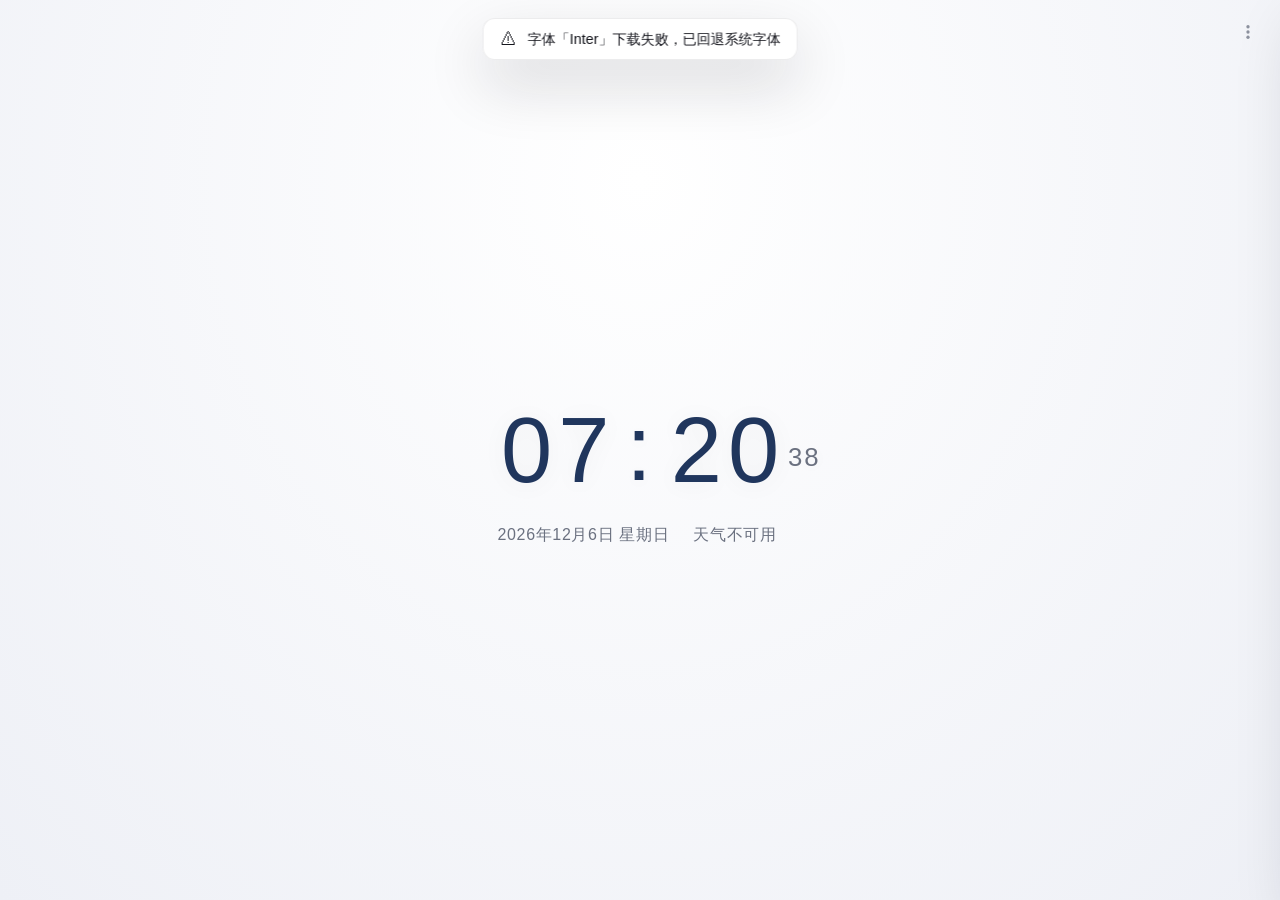
==== program/index.html @ b009b909 "feat: 同步至 program/ 结构的最新版本（含 2026-10-29 性能重构） - 页面本体移入 program/，保持仓库根目录提供跳转入口，线上地址不变 - 同步运行时性能重构：整秒对" ====
<!DOCTYPE html>
<html lang="zh-CN">
<head>
  <meta charset="UTF-8">
  <meta name="viewport" content="width=device-width, initial-scale=1.0, viewport-fit=cover">
  <meta name="apple-mobile-web-app-capable" content="yes">
  <meta name="mobile-web-app-capable" content="yes">
  <meta name="theme-color" content="#0f0f1a">
  <title>全屏时钟</title>

  <!-- 字体加载（由 js/fonts.js 统一管理：优先使用本地 IndexedDB 缓存，未命中才请求网络；
       网络失败自动回退到系统字体栈） -->
  <link rel="preconnect" href="https://fonts.googleapis.com">
  <link rel="preconnect" href="https://fonts.gstatic.com" crossorigin>

  <link rel="stylesheet" href="styles.css">
</head>
<body data-style="minimal" data-theme="light" data-theme-mode="auto">

  <main id="clock-app">

    <!-- ============ 模拟表盘（仅 analog 风格显示） ============ -->
    <div class="analog-container" id="analog-container">
      <svg class="analog-clock" id="analog-clock" viewBox="0 0 400 400" role="img" aria-label="模拟时钟">
        <!-- 主题色经 color 属性（var 兼容所有浏览器）+ currentColor 传入 SVG，
             规避部分浏览器在 SVG fill/stroke 中直接使用 var() 失效导致文字/刻度不可读 -->
        <circle cx="200" cy="200" r="192" class="clock-face-outer" style="color: var(--bg-color)"/>
        <circle cx="200" cy="200" r="182" class="clock-face-inner" style="color: var(--bg-color)"/>
        <g id="minute-ticks" style="color: var(--text-tertiary)"></g>
        <g id="hour-markers"></g>
        <g id="hour-numbers"></g>
        <!-- 表针（初始指向12点，由JS驱动旋转） -->
        <line x1="200" y1="224" x2="200" y2="118" class="hour-hand"   id="hour-hand"/>
        <line x1="200" y1="228" x2="200" y2="88"  class="minute-hand" id="minute-hand"/>
        <line x1="200" y1="238" x2="200" y2="66"  class="second-hand" id="second-hand" style="color: var(--accent-color)"/>
        <circle cx="200" cy="200" r="11" class="clock-center-outer" style="color: var(--bg-color)"/>
        <circle cx="200" cy="200" r="5"  class="clock-center-inner" style="color: var(--accent-color)"/>
      </svg>
    </div>

    <!-- ============ 数字时间（minimal / neon 主显示，analog 辅显示） ============ -->
    <div class="digital-container" id="digital-container">
      <div class="time-display" id="time-display">
        <span class="hours" id="hours"><span class="digit">0</span><span class="digit">0</span></span>
        <span class="colon" id="colon">:</span>
        <span class="minutes" id="minutes"><span class="digit">0</span><span class="digit">0</span></span>
        <!-- 秒数与 AM/PM 组成整体单元：AM/PM 置于秒数上方（12 小时制时显示） -->
        <span class="seconds-wrapper" id="seconds-wrapper">
          <span class="ampm" id="ampm" hidden></span>
          <span class="seconds" id="seconds"><span class="digit">0</span><span class="digit">0</span></span>
        </span>
      </div>
    </div>

    <!-- ============ 日期与天气信息条 ============ -->
    <div class="info-bar" id="info-bar">
      <span class="date-display" id="date-display">--</span>
      <span class="weather-display" id="weather-display">
        <span class="weather-text" id="weather-text">天气获取中…</span>
        <span class="weather-icon" id="weather-icon"></span>
      </span>
    </div>

  </main>

  <!-- ============ 设置按钮 ============ -->
  <button id="settings-btn" class="settings-btn" aria-label="打开设置" title="设置">
    <svg width="18" height="18" viewBox="0 0 24 24" fill="currentColor" aria-hidden="true">
      <circle cx="12" cy="5" r="2.2"/>
      <circle cx="12" cy="12" r="2.2"/>
      <circle cx="12" cy="19" r="2.2"/>
    </svg>
  </button>

  <!-- ============ 设置面板 ============ -->
  <div id="settings-overlay" class="settings-overlay" hidden></div>

  <aside id="settings-panel" class="settings-panel" aria-label="设置面板">
    <div class="settings-header">
      <h2>⚙ 设置</h2>
      <button id="close-settings" class="close-btn" aria-label="关闭设置">&times;</button>
    </div>

    <div class="settings-body">

      <!-- 风格选择 -->
      <section class="setting-group">
        <h3>时钟风格</h3>
        <select id="style-select" class="setting-select" aria-label="时钟风格">
          <option value="minimal">◧ 极简</option>
          <option value="neon">◈ 霓虹</option>
          <option value="analog">◔ 表盘</option>
        </select>
        <!-- 表盘尺寸缩放（仅 analog 风格下显示）：滑动条作为缩放系数，乘到 vh/vw 基础比例上 -->
        <label class="setting-label" id="analog-scale-row" hidden>
          <span class="label-text">表盘尺寸</span>
          <input type="range" id="analog-scale-slider" class="setting-slider" min="50" max="200" step="5" value="100">
        </label>
        <!-- 数字时间显示开关（仅 analog 风格下显示） -->
        <label class="toggle-row" id="analog-digital-toggle-row" hidden>
          <span class="toggle-text">显示数字时间</span>
          <input type="checkbox" id="analog-digital-toggle" class="toggle-switch" checked>
        </label>
        <!-- 日期/天气显示与字号：所有风格通用，始终显示（不受风格影响） -->
        <label class="toggle-row" id="show-date-row">
          <span class="toggle-text">显示日期</span>
          <input type="checkbox" id="show-date-toggle" class="toggle-switch" checked>
        </label>
        <label class="toggle-row">
          <span class="toggle-text">显示天气</span>
          <input type="checkbox" id="show-weather-toggle" class="toggle-switch" checked>
        </label>
        <label class="setting-label">
          <span class="label-text">日期天气字号</span>
          <input type="range" id="info-font-slider" class="setting-slider" min="10" max="28" step="1" value="16">
        </label>
      </section>

        <!-- 配色预设（js/palette.js 动态填充选项；颜色变量见 styles.css 末尾
             body[data-palette] 规则，浅/深模式自动联动） -->
        <section class="setting-group">
          <h3>配色预设</h3>
          <select id="palette-select" class="setting-select" aria-label="配色预设"></select>
        </section>

        <!-- 时间格式 -->
      <section class="setting-group">
        <h3>时间格式</h3>
        <div class="toggle-group" role="radiogroup" aria-label="时间格式">
          <button class="format-option" data-format="24" role="radio" aria-checked="true">24 小时制</button>
          <button class="format-option" data-format="12" role="radio" aria-checked="false">12 小时制</button>
        </div>
        <label class="toggle-row">
          <span class="toggle-text">显示秒数</span>
          <input type="checkbox" id="show-seconds-toggle" class="toggle-switch" checked>
        </label>
        <label class="toggle-row">
          <span class="toggle-text">显示 AM/PM</span>
          <input type="checkbox" id="show-ampm-toggle" class="toggle-switch" checked>
        </label>
        <p class="setting-hint">「显示 AM/PM」仅 12 小时制下生效；关闭秒数或 AM/PM 后时/分显示不受影响。</p>
      </section>

      <!-- 主题模式 -->
      <section class="setting-group">
        <h3>深色 / 浅色模式</h3>
        <div class="toggle-group" role="radiogroup" aria-label="主题模式">
          <button class="theme-option" data-mode="auto" role="radio" aria-checked="true">🌗 自动</button>
          <button class="theme-option" data-mode="light" role="radio" aria-checked="false">☀ 浅色</button>
          <button class="theme-option" data-mode="dark" role="radio" aria-checked="false">🌙 深色</button>
        </div>
        <p class="setting-hint" id="auto-theme-hint">自动模式：6:00 – 18:00 浅色，其余时间深色</p>
      </section>

      <!-- 字体设置（按风格独立） -->
      <section class="setting-group" id="font-settings">
        <h3>字体设置 <span class="current-style-label" id="current-style-label"></span></h3>
        <label class="setting-label">
          <span class="label-text">字体</span>
          <select id="font-family-select" class="setting-select"></select>
        </label>
        <label class="setting-label">
          <span class="label-text">字号</span>
          <input type="range" id="font-size-slider" class="setting-slider" min="24" max="160" step="2" value="80">
        </label>
        <label class="setting-label">
          <span class="label-text">字重</span>
          <input type="range" id="font-weight-slider" class="setting-slider" min="100" max="900" step="100" value="400">
        </label>
        <label class="setting-label">
          <span class="label-text">数字间距</span>
          <input type="range" id="digit-gap-slider" class="setting-slider" min="-0.6" max="0.8" step="0.05" value="0">
        </label>
        <button id="clear-font-cache-btn" class="action-btn">🗑 清空字体缓存</button>
        <p class="setting-hint" id="font-cache-hint">缓存可加速字体加载，无需联网即可使用。如遇字体显示异常可清空后重新加载。</p>
      </section>

      <!-- 时间同步（网络校准） -->
      <section class="setting-group">
        <h3>时间同步</h3>
        <label class="toggle-row">
          <span class="toggle-text">自动校准网络时间</span>
          <input type="checkbox" id="auto-sync-toggle" class="toggle-switch" checked>
        </label>
        <p class="sync-status" id="sync-status">正在校准…</p>
        <button id="resync-btn" class="action-btn">↻ 立即校准</button>
        <p class="setting-hint">开启后自动从网络时间源校准（对齐 time.is 等网络时钟）；关闭则始终使用本地系统时间。</p>
      </section>

      <!-- 天气 -->
      <section class="setting-group">
        <h3>天气</h3>
        <label class="setting-label">
          <span class="label-text">数据源</span>
          <select id="weather-source-select" class="setting-select" aria-label="天气数据源">
            <option value="auto">自动（多源回退）</option>
            <option value="amap">高德（中国区实况，需 API Key）</option>
            <option value="ecmwf">ECMWF（Open-Meteo 模型）</option>
            <option value="gfs">GFS（Open-Meteo 模型）</option>
            <option value="cma">CMA 中国气象局（可能不稳定）</option>
            <option value="wttr">wttr.in（无需 Key）</option>
          </select>
        </label>
        <p class="setting-hint">自动模式按 高德 → ECMWF → GFS → wttr.in 顺序回退，直到成功；指定单一数据源时只使用该源。</p>
        <p class="setting-hint" id="cma-warning" hidden>⚠ CMA 数据源（中国气象局 GRAPES 全球模型）可能因服务超负荷而不稳定，如遇异常请切换其他数据源。</p>
        <label class="setting-label">
          <span class="label-text">高德 API Key（可选）</span>
          <input type="password" id="amap-key" class="setting-input" placeholder="粘贴高德 Web 服务 Key" autocomplete="off" spellcheck="false">
        </label>
        <p class="setting-hint" id="amap-key-hint">选择「高德」数据源时必须填写此 Key；Key 仅保存在本机浏览器。</p>
        <p class="weather-status" id="weather-status">尚未获取天气数据</p>
        <button id="refresh-weather" class="action-btn">↻ 刷新天气</button>
      </section>

      <!-- 显示 -->
      <section class="setting-group">
        <h3>显示</h3>
        <div class="zoom-control">
          <span class="label-text">全局缩放 <span class="slider-value" id="zoom-value">100%</span></span>
          <div class="zoom-buttons">
            <button id="zoom-out-btn" class="zoom-btn" aria-label="缩小" title="缩小">−</button>
            <button id="zoom-in-btn" class="zoom-btn" aria-label="放大" title="放大">＋</button>
          </div>
        </div>
        <button id="fullscreen-btn" class="action-btn">⛶ 切换全屏</button>
      </section>

    </div>

  </aside>

  <!-- 字体加载状态提示（js/fontToast.js 驱动：加载中 / 完成 / 失败 / 手动刷新） -->
  <div id="font-toast" class="font-toast" role="status" aria-live="polite" hidden>
    <span id="font-toast-icon" class="font-toast-icon"></span>
    <span id="font-toast-text" class="font-toast-text"></span>
    <button id="font-toast-refresh" class="font-toast-refresh" hidden>⟳ 手动刷新</button>
  </div>

  <!-- 模块化脚本：经典脚本 + 全局命名空间（window.ClockXxx），无需本地服务器/Node，
       双击 HTML（file:// 协议）即可运行。加载顺序即依赖顺序（defer 保证按文档序执行）：
       utils → config → dom → state → timeSync → theme → clock → analogClock →
       fonts → fontToast → style → weather → settings → main -->
  <script src="js/utils.js" defer></script>
  <script src="js/config.js" defer></script>
  <script src="js/dom.js" defer></script>
  <script src="js/state.js" defer></script>
  <script src="js/timeSync.js" defer></script>
  <script src="js/theme.js" defer></script>
  <script src="js/clock.js" defer></script>
  <script src="js/analogClock.js" defer></script>
  <script src="js/fonts.js" defer></script>
  <script src="js/fontToast.js" defer></script>
  <script src="js/style.js" defer></script>
  <script src="js/palette.js" defer></script>
  <script src="js/weather.js" defer></script>
  <script src="js/settings.js" defer></script>
  <script src="js/main.js" defer></script>
</body>
</html>
---- program/styles.css ----
/* ==========================================================================
   Fullscreen Web Clock - styles.css
   ========================================================================== */

/* ---------- 1. Reset & Base ---------- */
*,
*::before,
*::after {
  margin: 0;
  padding: 0;
  box-sizing: border-box;
}

html,
body {
  height: 100%;
  width: 100%;
  overflow: hidden;
  font-family: 'Inter', 'PingFang SC', 'Microsoft YaHei', sans-serif;
  -webkit-font-smoothing: antialiased;
  -moz-osx-font-smoothing: grayscale;
  user-select: none;
  -webkit-tap-highlight-color: transparent;
}

body {
  /* 原生控件（下拉列表弹出层、滚动条等）默认按浅色渲染，深色模式在下方覆盖 */
  color-scheme: light;
  /* 主题变量（浅色为默认值，深色在下方覆盖） */
  --bg-color: #f2f3f7;
  --bg-gradient: radial-gradient(ellipse at 50% 20%, #ffffff 0%, #eef0f6 100%);
  --text-color: #14151c;
  --text-secondary: #6b7180;
  --text-tertiary: #9aa0ae;
  --accent-color: #3b82f6;
  --accent-rgb: 59, 130, 246;
  /* 时间数字主色：以主色为倾向的文字色（accent 30% + text 70%），
     使数字在浅/深模式、各配色预设下都带明显而协调的色彩倾向；
     color-mix 引用变量时在 .time-display 使用点求值，故自动跟随
     neon 风格 / 配色预设覆盖后的 --accent-color / --text-color；
     不支持 color-mix 的旧浏览器忽略该声明 → 回退 var(--text-color) */
  --digit-color: color-mix(in srgb, var(--accent-color) 30%, var(--text-color));
  --panel-bg: rgba(255, 255, 255, 0.92);
  --panel-border: rgba(20, 21, 28, 0.08);
  --panel-shadow: 0 24px 60px rgba(20, 21, 28, 0.16);
  --control-bg: #eceef4;
  --control-hover: #e0e4ee;
  --control-active: #d4d9e6;
  --divider: rgba(20, 21, 28, 0.08);
  --neon-glow: rgba(59, 130, 246, 0.35);

  background: var(--bg-gradient);
  background-color: var(--bg-color);
  color: var(--text-color);
  transition: background-color 0.6s ease, color 0.6s ease;
}

body[data-theme="dark"] {
  /* 深色模式下原生控件按深色渲染，避免浅色系统列表 + 亮字看不清 */
  color-scheme: dark;
  --bg-color: #0d0e16;
  --bg-gradient: radial-gradient(ellipse at 50% 20%, #16182a 0%, #0a0b12 100%);
  --text-color: #e8eaf2;
  --text-secondary: #a8adbd;
  --text-tertiary: #63697c;
  --accent-color: #6aa6ff;
  --accent-rgb: 106, 166, 255;
  --panel-bg: rgba(26, 28, 44, 0.92);
  --panel-border: rgba(255, 255, 255, 0.08);
  --panel-shadow: 0 24px 60px rgba(0, 0, 0, 0.5);
  --control-bg: #22243a;
  --control-hover: #2b2e4a;
  --control-active: #343860;
  --divider: rgba(255, 255, 255, 0.08);
  --neon-glow: rgba(106, 166, 255, 0.45);
}

/* ---------- 2. 主布局 ---------- */

#clock-app {
  position: fixed;
  inset: 0;
  display: flex;
  flex-direction: column;
  align-items: center;
  justify-content: center;
  --clock-gap: clamp(12px, 3vh, 36px);
  gap: var(--clock-gap);
  padding: max(16px, env(safe-area-inset-top)) max(16px, env(safe-area-inset-right))
           max(16px, env(safe-area-inset-bottom)) max(16px, env(safe-area-inset-left));
  /* 关键元素不溢出 */
  min-width: 0;
  min-height: 0;
}

/* ---------- 3. 数字时间 ---------- */

.digital-container {
  /* 数字时间作为主视觉：绝对定位铺满屏幕并居中 → 严格对齐 X/Y 轴中心 */
  position: absolute;
  inset: 0;
  display: flex;
  align-items: center;
  justify-content: center;
  width: 100%;
  min-height: 0;
}

.time-display {
  /* 由 JS 动态设置 --clock-font 与 --clock-font-size；
     min() 视口约束保证任何字号下都不溢出 */
  font-family: var(--clock-font, 'Inter', sans-serif);
  font-size: min(var(--clock-font-size, 96px), calc(20vw / var(--zoom-factor, 1)), calc(28vh / var(--zoom-factor, 1)));
  font-weight: var(--clock-font-weight, 200);
  line-height: 1.05;
  letter-spacing: 0.02em;
  white-space: nowrap;
  /* 时间数字颜色：带主色倾向的强调色（由 body --digit-color 提供，
     自动跟随浅/深模式与配色预设；不支持 color-mix 时回退 text-color）。
     冒号继承同色，与数字协调；秒数/AM/PM 由各自规则设为次要色 */
  color: var(--digit-color, var(--text-color));
  /* 锚点布局：容器铺满数字区全宽，子元素全部绝对定位，左右两侧均以
     50%（视口中线）为基准向两侧展开 —— 以冒号为基准锚定时/分/秒，
     右侧内容（秒数、AM/PM）宽度变化不再影响左侧时/分的位置 */
  position: relative;
  display: block;
  width: 100%;
  box-sizing: border-box;
  /* 上下对称 padding 撑起容器高度（恰好一行行高 1.05em），数字行垂直
     居中于容器 → top:50% 即数字行中心（与冒号 Y 轴基准一致） */
  padding-top: 0.525em;
  padding-bottom: 0.525em;
  /* 秒数单元参数（本容器为主字号上下文，所有定位 calc 的 em 均相对主字号）：
     --seconds-scale 秒数字号相对主字号比例（数字，供 margin-top 乘法）；
     --seconds-font-size 秒数字号（长度，供 font-size 直接使用 —— 注意
       font-size 不接受无单位数字值，var() 替换纯数字会被浏览器丢弃）；
     --seconds-shift 秒数相对自身字号的下移量。
     缩放职责由 .seconds 承担（.seconds-wrapper 保持主字号，保证 left/margin-top
     中的 em 单位正确），analog / 横屏矮屏只需覆盖这三个变量 */
  --seconds-scale: 0.28;
  --seconds-font-size: 0.28em;
  --seconds-shift: 0.28em;
}

.time-display .hours,
.time-display .minutes {
  font-variant-numeric: tabular-nums;
}

/* 冒号：绝对定位于 time-display 的水平/垂直中点。
   - X 轴：.digital-container 已将 time-display 整体水平居中（左缘到视口中线
     距离 = 右缘到视口中线距离），left:50% 即视口水平中点 → 无论小时位数、
     秒数、AM/PM 是否存在、字号多大，冒号中心始终严格对齐屏幕 X 轴中点；
   - Y 轴：top:50% 以实际显示区域（time-display 内容盒 = 数字行盒高度）为
     基准自适应居中，任意屏幕尺寸/分辨率下位置恒定。
   translateY(-52%) 为光学微调（冒号字形视觉中心通常略低于数字字形中心）。 */
.time-display .colon {
  position: absolute;
  left: 50%;
  top: 50%;
  transform: translate(-50%, -52%);
  margin: 0;
  /* 最上层（安全网）：时/分数字锚定在 --clock-colon-gap（≥0.2em）空隙之外、
     永不到达冒号，此处确保任何叠加/层叠情况下冒号始终完整可见 */
  z-index: 1000;
}

/* 时/分数字组：以冒号为基准锚定左右。
   - 右/左缘 = 冒号中心 ± var(--clock-colon-gap) 冒号空隙（由数字间距滑块联动
     派生：colonGap = clamp(0.3 + gap*0.25, 0.2, 0.6)，默认 0.3em；方向与数字
     间距一致（数字拉开冒号同步外移、层叠时收敛），下限 0.2em 已考虑冒号自身
     宽度，保证任何间距下数字都不会与冒号重叠或覆盖冒号）：
       · --clock-colon-gap：冒号 ↔ 时/分数字组的空隙（时、分、秒整体联动）
       · --clock-digit-gap：组内数字之间间隔（负值=字符层叠），只影响组内
   - margin-top: -0.525em（= 半行高，em 相对自身字号）把行盒中心对齐容器
     中线，垂直位置与原 flex 布局保持一致 */
.time-display .hours,
.time-display .minutes {
  position: absolute;
  top: 50%;
  margin: 0;
  margin-top: -0.525em;
}

.time-display .hours {
  right: calc(50% + var(--clock-colon-gap, 0.3em));
}

.time-display .minutes {
  left: calc(50% + var(--clock-colon-gap, 0.3em));
}

/* 秒数 + AM/PM 单元：紧随分钟组右侧（左缘 = 分钟右缘 + 0.18em 基础空隙
   + gap 联动，minutes 恒为 2 位，宽度 = 2 × 数字槽位 + 组内 1 个 gap）。
   冒号空隙部分同样引用 var(--clock-colon-gap) —— 冒号间距变化时秒数整体
   跟随分钟右缘联动，秒数自身间距恒定、与 AM/PM 保持一致，且永不与分钟/
   冒号重叠。
   font-size 保持主字号（缩放由内部 .seconds 承担），因此 left/margin-top
   中的 em 均为主字号单位，与 .hours/.minutes/.digit 的间距变量一致 */
.time-display .seconds-wrapper {
  position: absolute;
  top: 50%;
  /* 距离分钟数的间距用 --clock-seconds-gap（随数字间距滑动条联动，见 style.js） */
  left: calc(50% + var(--clock-colon-gap, 0.3em) + var(--clock-seconds-gap, 0.18em) + 2 * var(--clock-digit-width, 0.62em) + var(--clock-digit-gap, 0em));
  /* 固定宽度 = 2 个数字槽位宽度（× 秒数缩放系数）：即使秒数隐藏（display:none）
     wrapper 宽度仍保持恒定，AM/PM 的 left:50% 水平居中基准不随秒数开关漂移。
     --clock-digit-width 为 em（相对主字号），--seconds-scale 为数字，相乘得长度 */
  width: calc(2 * var(--clock-digit-width, 0.62em) * var(--seconds-scale, 0.32));
  font-weight: 400;
  color: var(--text-secondary);
  opacity: 1;
  /* 垂直：小字行盒中心 = 容器中线 + (--seconds-shift × --seconds-scale)，
     等效原 align-self:center + translateY(0.28em)。用 margin-top 而非 transform ——
     transform 会创建层叠上下文，使秒数无法与时/分数字按全局 z-index
     层叠（要求最左在上、往右依次降低） */
  margin-top: calc(-0.5 * var(--seconds-scale) * 1.05em + var(--seconds-shift) * var(--seconds-scale));
  margin-left: 0;
  /* AM/PM 定位包含块：absolute 后代在 margin 偏移后的坐标空间中定位，
     因此 AM/PM 随秒数整体下移，12/24 小时制切换时秒数位置保持恒定 */
}

.time-display .seconds {
  /* 块级：从 .seconds-wrapper 顶部排布，摆脱行内 baseline 下沉（否则会在
     92px 行盒中按基线对齐，秒数被推到行盒底部、超出主显示行）；
     wrapper 高度随之收缩为秒数字行高，使 margin-top 公式精确生效 */
  display: block;
  font-variant-numeric: tabular-nums;
  /* 秒数字号缩放（相对主字号，长度值），仅缩放内部数字，不影响定位计算 */
  font-size: var(--seconds-font-size);
  /* 行高用数字（相对自身字号），与内部 .digit 一致，数字垂直居中 */
  line-height: 1.05;
}

/* 每个数字独立槽位：同宽 + 居中，任意字体（含非等宽）下数字位置恒定、互不干扰；
   --clock-digit-width 由 JS 按当前字体实测最宽数字（em 单位，随字号自适应）；
   position:relative 为层叠基础（z-index 由 JS 按全局从左到右递减设置） */
.time-display .digit {
  display: inline-block;
  width: var(--clock-digit-width, 0.62em);
  text-align: center;
  letter-spacing: 0;
  position: relative;
}

/* 数字间距：仅时/分数字参与（--clock-digit-gap，em，可为负 → 字符层叠效果），
   由设置面板滑动条调节，按风格独立持久化（JS 写入根变量）；
   秒数间距固定为 0（不设 margin，不受滑杆影响），与 AM/PM 保持一致的稳定样式 */
.time-display .hours .digit + .digit,
.time-display .minutes .digit + .digit {
  margin-left: var(--clock-digit-gap, 0em);
}

/* AM/PM 标识：绝对定位于秒数正上方居中，与秒数组成整体单元（不占文档流，
   切换 12/24 小时制时秒数对齐完全不受影响） */
.time-display .ampm {
  position: absolute;
  bottom: calc(100% + 0.18em);
  left: 50%;
  transform: translateX(-50%);
  /* 字号与字重均与秒数一致（--seconds-font-size + font-weight 400），
     保证 AM/PM 与秒数在视觉上属于同一单元 */
  font-size: var(--seconds-font-size, 0.28em);
  font-weight: 400;
  color: var(--text-secondary);
  letter-spacing: 0.08em;
  white-space: nowrap;
  line-height: 1;
}

/* 秒数显示开关：关闭时只隐藏 .seconds（block 元素），保留 .seconds-wrapper
   作为 AM/PM 的定位包含块 —— wrapper 高度归零后 AM/PM 的 bottom:calc(100%+0.18em)
   仍锚定在秒数行顶上方，AM/PM 位置不变，实现秒数与 AM/PM 开关完全独立。
   由设置面板开关控制（JS 写 body[data-show-seconds]），不影响冒号锚定的时/分布局 */
body[data-show-seconds="off"] .time-display .seconds {
  display: none;
}

/* ---------- 4. 信息条（日期 + 天气） ---------- */

.info-bar {
  /* 贴靠在主视觉（数字时间/表盘）下方：top 由 JS 计算 --main-bottom（主视觉
     底部相对视口的位置）+ --clock-gap（间隙），水平居中 —— 不固定底部，
     随主视觉高度（字号/表盘尺寸）动态跟随 */
  position: absolute;
  top: calc(var(--main-bottom, 50%) + var(--clock-gap, 32px));
  left: 50%;
  transform: translateX(-50%);
  display: flex;
  align-items: center;
  justify-content: center;
  gap: clamp(10px, 2vw, 24px);
  /* 字号由设置面板「日期天气字号」滑动条控制（--info-font-size，px），
     以 4vw 为上限：信息栏内容约 20 字符，4vw 让内容在窄屏下仍可读且不溢出 */
  font-size: min(var(--info-font-size, 16px), 4vw);
  color: var(--text-secondary);
  font-weight: 300;
  letter-spacing: 0.04em;
  white-space: nowrap;
  /* 宽度不限制（不换行、不溢出）；水平居中 + 不 wrap */
  max-width: none;
  flex-wrap: nowrap;
  text-align: center;
}

/* 日期/天气显示开关：关闭日期或天气时隐藏对应元素；
   info-bar 为 flex justify-content:center，剩余元素自动居中 */
body[data-show-date="off"] .date-display,
body[data-show-weather="off"] .weather-display {
  display: none;
}

.weather-display {
  display: inline-flex;
  align-items: center;
  gap: 6px;
}

.weather-icon {
  font-size: 1.1em;
  line-height: 1;
}

.weather-text {
  font-variant-numeric: tabular-nums;
}

/* ==========================================================================
   风格 1：极简风（minimal）
   ========================================================================== */

body[data-style="minimal"] .time-display {
  /* 字重引用 CSS 变量（由设置面板字重滑动条控制），不可硬编码覆盖；
     颜色继承基础 .time-display 的 --digit-color（带主色倾向） */
  font-weight: var(--clock-font-weight, 200);
  text-shadow: 0 2px 24px rgba(0, 0, 0, 0.06);
}

body[data-style="minimal"] .info-bar {
  color: var(--text-secondary);
}

/* ==========================================================================
   风格 2：霓虹风（neon）—— 始终使用深色底，凸显霓虹光效
   ========================================================================== */

body[data-style="neon"] {
  --bg-color: #05060f;
  --bg-gradient: radial-gradient(ellipse at 50% 0%, #10122b 0%, #05060f 70%);
  --text-color: #e6fbff;
  --text-secondary: #8de9ff;
  --text-tertiary: #7fa8c9;
  --accent-color: #00e5ff;
  --accent-rgb: 0, 229, 255;
  --panel-bg: rgba(12, 15, 34, 0.95);
  /* 以下描边/分隔线/光晕统一由 --accent-rgb 派生：默认霓虹为青色；
     切换配色预设时自动跟随新主色（预设规则位于文件末尾，覆盖 accent 后即时生效） */
  --panel-border: rgba(var(--accent-rgb), 0.28);
  --panel-shadow: 0 24px 60px rgba(0, 0, 0, 0.6);
  --control-bg: #1a2340;
  --control-hover: #232f54;
  --control-active: #2c3b68;
  --divider: rgba(var(--accent-rgb), 0.16);
  --neon-glow: rgba(var(--accent-rgb), 0.55);
  /* 原生控件（下拉列表、滚动条等）以深色主题渲染，避免浅色系统列表 + 亮字看不清；
     浅色配色预设规则位于文件末尾，会以 color-scheme: light 覆盖本值 */
  color-scheme: dark;
}

body[data-style="neon"] .time-display {
  /* 颜色继承基础 .time-display 的 --digit-color（自动联动 neon 的
     --accent-color / --text-color，深色下为亮青白、浅色下为深青蓝） */
  /* 光晕色由 --accent-rgb 驱动：切换配色预设时光效实时联动更新 */
  text-shadow:
    0 0 8px rgba(var(--accent-rgb), 0.9),
    0 0 24px rgba(var(--accent-rgb), 0.6),
    0 0 64px rgba(var(--accent-rgb), 0.4),
    0 0 120px rgba(var(--accent-rgb), 0.2);
}

body[data-style="neon"] .time-display .seconds-wrapper,
body[data-style="neon"] .time-display .ampm {
  color: var(--text-secondary);
  text-shadow: 0 0 12px rgba(var(--accent-rgb), 0.55);
}

body[data-style="neon"] .time-display .colon {
  text-shadow:
    0 0 8px rgba(var(--accent-rgb), 0.9),
    0 0 24px rgba(var(--accent-rgb), 0.6),
    0 0 64px rgba(var(--accent-rgb), 0.4);
}

body[data-style="neon"] .info-bar {
  color: var(--text-secondary);
  text-shadow: 0 0 10px rgba(var(--accent-rgb), 0.35);
}

/* ---------- 霓虹风 · 浅色模式适配 ----------
   neon 深色规则（上方 body[data-style="neon"]）默认始终深色底；当用户选择
   浅色/自动模式（白天）时，默认「星蓝」预设需要可读的浅色霓虹配色：
   - 变量规则限定 [data-palette="default"]：选择器 (0,4,0) 高于深色 (0,2,0)，
     覆盖为浅色；同时不匹配其它配色预设 → 其它预设的浅色变量规则（文件末尾，
     (0,2,0)）正常生效，预设联动不被破坏。
   - 光晕弱化规则不限 palette（浅色下所有霓虹光效都应收敛，避免白底光晕
     糊成一片），(0,4,1) 高于深色光晕 (0,3,1)，全部覆盖。 */
body[data-style="neon"][data-theme="light"][data-palette="default"] {
  color-scheme: light;
  --bg-color: #e9eefb;
  --bg-gradient: radial-gradient(ellipse at 50% 0%, #ffffff 0%, #dbe4f8 70%);
  --text-color: #18274d;
  --text-secondary: #3d5f9e;
  --text-tertiary: #8496bd;
  --accent-color: #0b7fc4;
  --accent-rgb: 11, 127, 196;
  --panel-bg: rgba(255, 255, 255, 0.92);
  --panel-border: rgba(24, 39, 77, 0.10);
  --panel-shadow: 0 24px 60px rgba(18, 46, 96, 0.18);
  --control-bg: #dfe7f6;
  --control-hover: #d2dcf0;
  --control-active: #c3d1ea;
  --divider: rgba(24, 39, 77, 0.08);
  --neon-glow: rgba(11, 127, 196, 0.35);
}

/* 浅色模式下霓虹光晕整体收敛（数字/冒号/秒数/AM-PM/信息条/光斑） */
body[data-style="neon"][data-theme="light"] .time-display {
  text-shadow:
    0 1px 18px rgba(var(--accent-rgb), 0.30),
    0 0 48px rgba(var(--accent-rgb), 0.14);
}

body[data-style="neon"][data-theme="light"] .time-display .seconds-wrapper,
body[data-style="neon"][data-theme="light"] .time-display .ampm {
  text-shadow: 0 0 10px rgba(var(--accent-rgb), 0.25);
}

body[data-style="neon"][data-theme="light"] .time-display .colon {
  text-shadow:
    0 1px 14px rgba(var(--accent-rgb), 0.32),
    0 0 36px rgba(var(--accent-rgb), 0.16);
}

body[data-style="neon"][data-theme="light"] .info-bar {
  text-shadow: 0 0 8px rgba(var(--accent-rgb), 0.18);
}

body[data-style="neon"][data-theme="light"] #clock-app::before {
  background:
    radial-gradient(circle at 20% 30%, rgba(var(--accent-rgb), 0.05) 0%, transparent 40%),
    radial-gradient(circle at 80% 70%, rgba(var(--accent-rgb), 0.04) 0%, transparent 40%),
    radial-gradient(circle at 50% 50%, rgba(var(--accent-rgb), 0.03) 0%, transparent 60%);
}

/* 霓虹风：下拉框以主题色描边强化霓虹质感；背景/文字/箭头/选项全部走 CSS 变量
   （基础 .setting-select 规则），与配色预设、浅深模式完全联动，无硬编码颜色冲突 */
body[data-style="neon"] .setting-select {
  border-color: rgba(var(--accent-rgb), 0.4);
}

body[data-style="neon"] .setting-select:hover,
body[data-style="neon"] .setting-select:focus {
  border-color: var(--accent-color);
}

/* 霓虹风格的背景光晕动效（光斑颜色同样由 --accent-rgb 驱动） */
body[data-style="neon"] #clock-app::before {
  content: "";
  position: fixed;
  inset: -20%;
  background:
    radial-gradient(circle at 20% 30%, rgba(var(--accent-rgb), 0.07) 0%, transparent 40%),
    radial-gradient(circle at 80% 70%, rgba(var(--accent-rgb), 0.06) 0%, transparent 40%),
    radial-gradient(circle at 50% 50%, rgba(var(--accent-rgb), 0.04) 0%, transparent 60%);
  animation: neon-breathe 8s ease-in-out infinite;
  pointer-events: none;
  z-index: 0;
}

#clock-app > * {
  /* 仅保证子元素在背景层之上（position 由各元素自行定义：absolute 居中/底部） */
  z-index: 1;
}

@keyframes neon-breathe {
  0%, 100% { transform: scale(1); opacity: 0.9; }
  50% { transform: scale(1.06); opacity: 1; }
}

/* ==========================================================================
   风格 3：经典模拟表盘（analog）
   ========================================================================== */

/* 模拟表盘容器：analog 风格下作为主视觉，绝对定位铺满屏幕并居中 →
   表盘严格对齐 X/Y 轴中心（数字时间在表盘下方、信息条在底部） */
.analog-container {
  display: none;
  align-items: center;
  justify-content: center;
  width: 100%;
  min-height: 0;
  overflow: hidden;
}

body[data-style="analog"] .analog-container {
  display: flex;
  position: absolute;
  inset: 0;
}

/* analog 下数字时间不再居中，而是定位在表盘正下方（表盘半高 + gap） */
body[data-style="analog"] .digital-container {
  top: calc(50% + min(calc(26vh * var(--analog-scale, 1)), calc(35vw * var(--analog-scale, 1))) + var(--clock-gap));
  bottom: auto;
  align-items: flex-start;
  justify-content: center;
}

.analog-clock {
  /* 宽度由视口比例主导（高度为主、宽度为辅），乘以 --analog-scale 缩放系数
     （设置面板「表盘尺寸」滑动条控制，默认 1）——纯 vh/vw 比例、无固定像素上限，
     窗口大小改变时表盘跟随比例缩放而非固定像素大小 */
  width: min(calc(52vh * var(--analog-scale, 1)), calc(70vw * var(--analog-scale, 1)));
  height: auto;
  max-width: 100%;
  max-height: 100%;
  display: block;
  overflow: visible;
  /* 表盘文字/刻度/表针统一经 color（var 兼容所有浏览器）+ currentColor 继承主题色，
     规避部分浏览器在 SVG fill/stroke 中直接使用 var() 失效导致深色模式下文字不可读 */
  color: var(--text-color);
}

/* 表盘元素 —— 颜色全部经 currentColor 传入（各元素 color 已在 HTML 内联样式或上方容器中定义） */
.clock-face-outer {
  fill: currentColor;   /* color 来自内联 style="color: var(--bg-color)" */
  stroke: var(--text-secondary);
  stroke-width: 1.5;
  opacity: 0.9;
}

.clock-face-inner {
  fill: currentColor;   /* color 来自内联 style="color: var(--bg-color)" */
  stroke: var(--divider);
  stroke-width: 1;
  fill-opacity: 0.35;
}

.minute-tick {
  stroke: currentColor; /* color 来自 <g id="minute-ticks"> 内联 style="color: var(--text-tertiary)" */
  stroke-width: 1.2;
  opacity: 0.7;
}

.hour-marker {
  stroke: currentColor; /* color 继承自 .analog-clock */
  stroke-width: 4;
  stroke-linecap: round;
}

.hour-number {
  fill: currentColor;   /* color 继承自 .analog-clock（深色模式下为亮色，可读性不受 SVG var() 兼容性影响） */
  font-family: 'Cinzel', 'Playfair Display', serif;
  font-size: 26px;
  font-weight: 400;
  text-anchor: middle;
  dominant-baseline: central;
  opacity: 0.9;
}

.hour-hand,
.minute-hand {
  stroke: currentColor; /* color 继承自 .analog-clock */
  stroke-linecap: round;
}

.hour-hand {
  stroke-width: 9;
}

.minute-hand {
  stroke-width: 6;
  opacity: 0.85;
}

.second-hand {
  stroke: currentColor; /* color 来自内联 style="color: var(--accent-color)" */
  stroke-width: 2.5;
  stroke-linecap: round;
}

.clock-center-outer {
  fill: currentColor;   /* color 来自内联 style="color: var(--bg-color)" */
  stroke: var(--accent-color);
  stroke-width: 2;
}

.clock-center-inner {
  fill: currentColor;   /* color 来自内联 style="color: var(--accent-color)" */
}

/* analog 风格下数字时间缩小，置于表盘下方 */
body[data-style="analog"] .time-display {
  font-size: min(var(--clock-font-size, 40px), calc(8vw / var(--zoom-factor, 1)), calc(10vh / var(--zoom-factor, 1)));
  /* 模拟表盘下秒数略大、下移量更小（覆盖 --seconds-scale/--seconds-shift，
     定位 margin-top 公式自动适配，无需单独改 margin） */
  --seconds-scale: 0.42;
  --seconds-font-size: 0.42em;
  --seconds-shift: 0.12em;
}

/* analog 风格：数字时间显示开关关闭时，隐藏整个数字时间区域 */
body[data-style="analog"][data-analog-digital="off"] .digital-container {
  display: none;
}

body[data-style="analog"] .info-bar {
  font-size: min(var(--info-font-size, 16px), 4vw);
}

/* ==========================================================================
   风格切换动画
   ========================================================================== */

body {
  transition:
    background-color 0.6s ease,
    color 0.6s ease;
}

.time-display,
.info-bar,
.analog-clock {
  transition:
    color 0.5s ease,
    text-shadow 0.5s ease,
    opacity 0.5s ease,
    transform 0.5s ease;
}

/* ==========================================================================
   5. 设置按钮
   ========================================================================== */

.settings-btn {
  position: fixed;
  top: max(16px, env(safe-area-inset-top));
  right: max(16px, env(safe-area-inset-right));
  z-index: 60;
  width: 32px;
  height: 32px;
  /* 无背景、无边框、无阴影：仅保留三个点图标，减少视觉干扰与误触 */
  border: none;
  background: transparent;
  color: var(--text-secondary);
  display: flex;
  align-items: center;
  justify-content: center;
  cursor: pointer;
  opacity: 0.75;
  transition: opacity 0.25s ease, color 0.25s ease, transform 0.25s ease;
}

.settings-btn:hover {
  color: var(--accent-color);
  opacity: 1;
}

.settings-btn:active {
  transform: scale(0.92);
}

/* ==========================================================================
   6. 设置面板
   ========================================================================== */

.settings-overlay {
  position: fixed;
  inset: 0;
  z-index: 70;
  background: rgba(0, 0, 0, 0.35);
  backdrop-filter: blur(3px);
  -webkit-backdrop-filter: blur(3px);
  opacity: 0;
  transition: opacity 0.3s ease;
}

.settings-overlay.show {
  opacity: 1;
}

.settings-panel {
  position: fixed;
  top: 0;
  right: 0;
  bottom: 0;
  z-index: 80;
  width: min(380px, 92vw);
  background: var(--panel-bg);
  border-left: 1px solid var(--panel-border);
  backdrop-filter: blur(20px);
  -webkit-backdrop-filter: blur(20px);
  box-shadow: var(--panel-shadow);
  display: flex;
  flex-direction: column;
  transform: translateX(105%);
  transition: transform 0.35s cubic-bezier(0.4, 0, 0.2, 1);
}

.settings-panel.open {
  transform: translateX(0);
}

.settings-header {
  display: flex;
  align-items: center;
  justify-content: space-between;
  padding: 20px 22px 16px;
  border-bottom: 1px solid var(--divider);
  flex-shrink: 0;
}

.settings-header h2 {
  font-size: 1.15rem;
  font-weight: 600;
  color: var(--text-color);
}

.close-btn {
  width: 34px;
  height: 34px;
  border: none;
  border-radius: 50%;
  background: var(--control-bg);
  color: var(--text-secondary);
  font-size: 1.4rem;
  line-height: 1;
  cursor: pointer;
  display: flex;
  align-items: center;
  justify-content: center;
  transition: background 0.2s ease, color 0.2s ease;
}

.close-btn:hover {
  background: var(--control-hover);
  color: var(--text-color);
}

.settings-body {
  flex: 1;
  overflow-y: auto;
  overflow-x: hidden;
  padding: 8px 22px 24px;
  overscroll-behavior: contain;
}

.setting-group {
  padding: 16px 0;
  border-bottom: 1px solid var(--divider);
}

.setting-group:last-child {
  border-bottom: none;
}

.setting-group h3 {
  font-size: 0.8rem;
  font-weight: 600;
  text-transform: uppercase;
  letter-spacing: 0.08em;
  color: var(--text-tertiary);
  margin-bottom: 12px;
  display: flex;
  align-items: center;
  gap: 6px;
}

.setting-group h3 .current-style-label {
  text-transform: none;
  font-size: 0.72rem;
  background: var(--control-bg);
  padding: 2px 8px;
  border-radius: 20px;
  color: var(--text-secondary);
  letter-spacing: 0.02em;
}

/* 通用切换按钮组 */
.toggle-group {
  display: flex;
  gap: 8px;
  flex-wrap: wrap;
}

/* 开关行（文字 + 滑动开关） */
.toggle-row {
  display: flex;
  align-items: center;
  justify-content: space-between;
  gap: 10px;
  margin-bottom: 12px;
}

/* 按钮组与紧随的开关行之间保持一致间距：仅作用于 .toggle-group 之后的
   .toggle-row（如「时间格式」按钮组下方的「显示秒数」开关），不影响
   「主题模式」按钮组——其后跟的是 .setting-hint（已有 margin-top:10px） */
.toggle-group + .toggle-row {
  margin-top: 14px;
}

.toggle-row[hidden] {
  display: none;
}

/* 风格选项卡内的「表盘尺寸」滑动条：位于风格下拉下方，顶部留间距 */
#analog-scale-row {
  margin-top: 14px;
}

/* 风格选项卡内的「显示数字时间」开关：位于表盘尺寸滑动条下方，
   间距由表盘尺寸 .setting-label 的 margin-bottom 提供 */
#analog-digital-toggle-row {
  margin-top: 0;
  margin-bottom: 0;
}

/* 风格选项卡内的「显示日期」开关：始终显示，顶部留间距 ——
   在 minimal/neon 下（表盘尺寸/显示数字时间均隐藏）它与风格下拉之间
   的间距由此提供；在 analog 下它与上方「显示数字时间」开关的间距也由此提供 */
#show-date-row {
  margin-top: 14px;
}

.toggle-text {
  font-size: 0.85rem;
  color: var(--text-secondary);
}

.toggle-switch {
  appearance: none;
  -webkit-appearance: none;
  width: 44px;
  height: 24px;
  border-radius: 12px;
  background: var(--control-active);
  position: relative;
  cursor: pointer;
  transition: background 0.25s ease;
  flex-shrink: 0;
  outline: none;
}

.toggle-switch::after {
  content: "";
  position: absolute;
  top: 3px;
  left: 3px;
  width: 18px;
  height: 18px;
  border-radius: 50%;
  background: #fff;
  box-shadow: 0 1px 3px rgba(0, 0, 0, 0.3);
  transition: transform 0.25s ease;
}

.toggle-switch:checked {
  background: var(--accent-color);
}

.toggle-switch:checked::after {
  transform: translateX(20px);
}

.toggle-switch:focus-visible {
  box-shadow: 0 0 0 3px rgba(var(--accent-rgb), 0.35);
}

.format-option,
.theme-option {
  flex: 1;
  min-width: 72px;
  padding: 9px 10px;
  border: 1.5px solid var(--panel-border);
  border-radius: 10px;
  background: var(--control-bg);
  color: var(--text-secondary);
  font-size: 0.85rem;
  cursor: pointer;
  transition: all 0.25s ease;
  white-space: nowrap;
}

.format-option:hover,
.theme-option:hover {
  border-color: var(--accent-color);
  color: var(--text-color);
}

.format-option.active,
.theme-option.active {
  border-color: var(--accent-color);
  background: rgba(var(--accent-rgb), 0.12);
  color: var(--accent-color);
}

.setting-hint {
  margin-top: 10px;
  font-size: 0.75rem;
  color: var(--text-tertiary);
  line-height: 1.5;
}

/* 字体设置 */
.setting-label {
  display: flex;
  flex-direction: column;
  gap: 8px;
  margin-bottom: 14px;
}

/* hidden 属性下强制隐藏（覆盖 .setting-label 的 display:flex，
   表盘尺寸滑动条等按风格动态显示/隐藏需要生效） */
.setting-label[hidden] {
  display: none;
}

/* 全局缩放控制：标签（含当前值）+ 加减按钮，样式与字体设置/按钮组保持一致 */
.zoom-control {
  display: flex;
  flex-direction: column;
  gap: 8px;
  margin-bottom: 14px;
}

.zoom-buttons {
  display: flex;
  gap: 8px;
}

.zoom-btn {
  flex: 1;
  padding: 10px;
  border: 1.5px solid var(--panel-border);
  border-radius: 10px;
  background: var(--control-bg);
  color: var(--text-secondary);
  font-size: 1.25rem;
  line-height: 1;
  cursor: pointer;
  transition: all 0.25s ease;
}

.zoom-btn:hover {
  border-color: var(--accent-color);
  color: var(--accent-color);
}

.zoom-btn:active {
  transform: scale(0.96);
}

/* 清空字体缓存按钮：与上方滑杆拉开间距 */
#clear-font-cache-btn {
  margin-top: 4px;
}

/* CMA 不稳定警告提示 */
#cma-warning {
  color: #d97706;
  font-weight: 500;
}

body[data-theme="dark"] #cma-warning {
  color: #fbbf24;
}

.label-text {
  font-size: 0.85rem;
  color: var(--text-secondary);
  display: flex;
  align-items: center;
  justify-content: space-between;
}

/* 滑杆当前值标签（等宽数字，拖动时宽度稳定不抖动） */
.slider-value {
  font-size: 0.72rem;
  font-variant-numeric: tabular-nums;
  font-weight: 500;
  color: var(--accent-color);
  background: rgba(var(--accent-rgb), 0.12);
  padding: 1px 8px;
  border-radius: 20px;
}

.setting-select {
  width: 100%;
  /* 右侧预留箭头空间，避免文字与箭头重叠 */
  padding: 10px 26px 10px 12px;
  border: 1.5px solid var(--panel-border);
  border-radius: 10px;
  background: var(--control-bg);
  color: var(--text-color);
  font-size: 0.9rem;
  cursor: pointer;
  outline: none;
  transition: border-color 0.2s ease;
  appearance: none;
  -webkit-appearance: none;
  /* 下拉箭头：两段线性渐变拼成向下 “V” 形，颜色取 var(--text-tertiary)，
     与配色预设/浅深模式完全联动（替代固定颜色 SVG 图，修复下拉列表颜色冲突） */
  background-image:
    linear-gradient(45deg, var(--text-tertiary) 50%, transparent 50%),
    linear-gradient(135deg, transparent 50%, var(--text-tertiary) 50%);
  background-repeat: no-repeat;
  background-position:
    calc(100% - 16px) 55%,
    calc(100% - 11px) 55%;
  background-size: 5px 5px, 5px 5px;
}

.setting-select:focus {
  border-color: var(--accent-color);
}

/* 下拉列表弹出层的选项：颜色统一走主题变量，与面板/配色预设一致，
   避免部分浏览器按系统色渲染导致深色模式下白底黑字看不清 */
.setting-select option,
.setting-select optgroup {
  background-color: var(--control-bg);
  color: var(--text-color);
}

.setting-select option:checked {
  background-color: rgba(var(--accent-rgb), 0.25);
  color: var(--text-color);
}

/* ==========================================================================
   自定义下拉组件（替代原生 select 外观，展开列表完整适配主题 + 圆角）
   ========================================================================== */

.custom-select {
  position: relative;
  width: 100%;
}

/* 原 select 隐藏（仅承载 value/change 语义），显示由 trigger + menu 承担 */
.custom-select select.setting-select {
  display: none;
}

/* 触发按钮：复刻原 .setting-select 外观（padding/边框/圆角/背景），
   箭头改用 border chevron（清晰完整，修复原渐变箭头显示不完整） */
.custom-select-trigger {
  width: 100%;
  display: flex;
  align-items: center;
  justify-content: space-between;
  gap: 8px;
  padding: 10px 12px;
  border: 1.5px solid var(--panel-border);
  border-radius: 10px;
  background: var(--control-bg);
  color: var(--text-color);
  font-size: 0.9rem;
  cursor: pointer;
  outline: none;
  text-align: left;
  transition: border-color 0.2s ease;
}

.custom-select-trigger:hover,
.custom-select-trigger.open {
  border-color: var(--accent-color);
}

.custom-select-label {
  flex: 1;
  min-width: 0;
  overflow: hidden;
  text-overflow: ellipsis;
  white-space: nowrap;
}

/* 下拉箭头：border-right + border-bottom 旋转 45° 构成向下 chevron，
   展开时旋转 225° 指向上方；颜色跟随 --text-tertiary */
.custom-select-trigger::after {
  content: "";
  width: 8px;
  height: 8px;
  border-right: 2px solid var(--text-tertiary);
  border-bottom: 2px solid var(--text-tertiary);
  transform: rotate(45deg) translateY(-2px);
  transition: transform 0.2s ease;
  flex-shrink: 0;
}

.custom-select-trigger.open::after {
  transform: rotate(225deg) translateY(2px);
}

/* 展开列表：圆角 + 主题背景/边框/阴影，完整适配风格 */
.custom-select-menu {
  position: absolute;
  top: calc(100% + 4px);
  left: 0;
  right: 0;
  z-index: 120;
  margin: 0;
  padding: 6px;
  list-style: none;
  max-height: 260px;
  overflow-y: auto;
  /* 实色背景（不透明）：--panel-bg 是半透明 rgba，展开菜单会透出下层内容，
     改用 --control-bg 实色保证菜单完全不透明 */
  background: var(--control-bg);
  border: 1px solid var(--panel-border);
  border-radius: 10px;
  box-shadow: var(--panel-shadow);
}

.custom-select-option {
  padding: 9px 10px;
  border-radius: 6px;
  font-size: 0.9rem;
  color: var(--text-color);
  cursor: pointer;
  transition: background 0.15s ease, color 0.15s ease;
}

.custom-select-option:hover {
  background: var(--control-hover);
}

.custom-select-option.selected {
  background: rgba(var(--accent-rgb), 0.15);
  color: var(--accent-color);
}

/* neon 风格：触发按钮以主题色描边（与原 .setting-select neon 规则一致） */
body[data-style="neon"] .custom-select-trigger {
  border-color: rgba(var(--accent-rgb), 0.4);
}

body[data-style="neon"] .custom-select-trigger:hover,
body[data-style="neon"] .custom-select-trigger.open {
  border-color: var(--accent-color);
}

.setting-input {
  width: 100%;
  padding: 10px 12px;
  border: 1.5px solid var(--panel-border);
  border-radius: 10px;
  background: var(--control-bg);
  color: var(--text-color);
  font-size: 0.9rem;
  outline: none;
  transition: border-color 0.2s ease;
  box-sizing: border-box;
}

.setting-input:focus {
  border-color: var(--accent-color);
}

.setting-input::placeholder {
  color: var(--text-tertiary, rgba(128, 128, 128, 0.7));
}

.setting-slider {
  width: 100%;
  height: 6px;
  border-radius: 3px;
  appearance: none;
  -webkit-appearance: none;
  background: var(--control-bg);
  outline: none;
  cursor: pointer;
}

.setting-slider::-webkit-slider-thumb {
  -webkit-appearance: none;
  width: 20px;
  height: 20px;
  border-radius: 50%;
  background: var(--accent-color);
  border: 3px solid #fff;
  box-shadow: 0 2px 8px rgba(var(--accent-rgb), 0.4);
  cursor: grab;
  transition: transform 0.15s ease;
}

.setting-slider::-webkit-slider-thumb:hover {
  transform: scale(1.15);
}

.setting-slider::-moz-range-thumb {
  width: 20px;
  height: 20px;
  border-radius: 50%;
  background: var(--accent-color);
  border: 3px solid #fff;
  box-shadow: 0 2px 8px rgba(var(--accent-rgb), 0.4);
  cursor: grab;
}

/* 天气状态与操作按钮 */
.weather-status {
  font-size: 0.82rem;
  color: var(--text-secondary);
  margin-bottom: 12px;
  line-height: 1.6;
  min-height: 1.4em;
}

.weather-status.error {
  color: #e05c5c;
}

/* 时间同步状态（设置面板） */
.sync-status {
  font-size: 0.82rem;
  color: var(--text-secondary);
  margin-bottom: 12px;
  line-height: 1.6;
  min-height: 1.4em;
}
.sync-status.error {
  color: #e05c5c;
}

.action-btn {
  width: 100%;
  padding: 11px;
  border: 1.5px solid var(--panel-border);
  border-radius: 10px;
  background: var(--control-bg);
  color: var(--text-secondary);
  font-size: 0.88rem;
  cursor: pointer;
  transition: all 0.25s ease;
}

.action-btn:hover {
  border-color: var(--accent-color);
  color: var(--accent-color);
  background: rgba(var(--accent-rgb), 0.08);
}

.action-btn:active {
  transform: scale(0.98);
}

.settings-footer {
  padding: 14px 22px;
  border-top: 1px solid var(--divider);
  flex-shrink: 0;
}

.footer-note {
  font-size: 0.72rem;
  color: var(--text-tertiary);
  text-align: center;
}

/* ==========================================================================
   7. 横竖屏适配
   ========================================================================== */

/* --- 竖屏：数字时间纵向堆叠、字号适配 --- */
@media (orientation: portrait) {
  #clock-app {
    --clock-gap: clamp(10px, 3vh, 30px);
  }

  .time-display {
    font-size: min(var(--clock-font-size, 96px), calc(17vw / var(--zoom-factor, 1)), calc(30vh / var(--zoom-factor, 1)));
  }

  body[data-style="analog"] .time-display {
    font-size: min(var(--clock-font-size, 40px), calc(7vw / var(--zoom-factor, 1)), calc(9vh / var(--zoom-factor, 1)));
  }

  .info-bar {
    font-size: min(var(--info-font-size, 16px), 4vw);
  }
}

/* --- 横屏：防止过高导致溢出，限制高度 --- */
@media (orientation: landscape) and (max-height: 520px) {
  .time-display {
    font-size: min(var(--clock-font-size, 96px), calc(26vw / var(--zoom-factor, 1)), calc(42vh / var(--zoom-factor, 1)));
    /* 横屏矮屏下秒数收紧（覆盖 --seconds-scale/--seconds-font-size，定位公式自动适配） */
    --seconds-scale: 0.3;
    --seconds-font-size: 0.3em;
  }

  #clock-app {
    --clock-gap: 6px;
  }

  body[data-style="analog"] .time-display {
    font-size: min(var(--clock-font-size, 40px), calc(12vw / var(--zoom-factor, 1)), calc(12vh / var(--zoom-factor, 1)));
    /* analog 规则特异性 (0,2,1) 高于上方通用 .time-display (0,1,0)，
       需同特异性重声明秒数收紧才能覆盖 0.42 */
    --seconds-scale: 0.3;
    --seconds-font-size: 0.3em;
  }

  body[data-style="analog"] .info-bar {
    font-size: min(var(--info-font-size, 16px), 4vw);
  }
}

/* 超小屏设备（如智能手表尺寸） */
@media (max-width: 320px) {
  .time-display {
    font-size: min(var(--clock-font-size, 96px), calc(15vw / var(--zoom-factor, 1)), calc(28vh / var(--zoom-factor, 1)));
  }

  .info-bar {
    flex-direction: column;
    gap: 4px;
  }
}

/* 高度很矮的横屏：信息条紧凑（表盘尺寸仍由基础比例线性缩放，不在此限制） */
@media (orientation: landscape) and (max-height: 380px) {
  .info-bar {
    font-size: min(var(--info-font-size, 16px), 4vw);
    gap: 8px;
  }
}

/* 低分辨率屏幕（高度 ≤ 700px）：间距收紧，防止与文字重叠（表盘尺寸仍由基础比例线性缩放，不在此分段限制） */
@media (max-height: 700px) {
  body[data-style="analog"] #clock-app {
    --clock-gap: clamp(6px, 1.5vh, 16px);
  }

  body[data-style="analog"] .time-display {
    font-size: min(var(--clock-font-size, 40px), calc(7vw / var(--zoom-factor, 1)), calc(8vh / var(--zoom-factor, 1)));
  }

  body[data-style="analog"] .info-bar {
    font-size: min(var(--info-font-size, 16px), 4vw);
  }
}

/* 极矮屏幕（高度 ≤ 500px）：数字时间与信息条紧凑排列（表盘尺寸仍由基础比例线性缩放，不在此分段限制） */
@media (max-height: 500px) {
  body[data-style="analog"] #clock-app {
    --clock-gap: 4px;
  }

  body[data-style="analog"] .time-display {
    font-size: min(var(--clock-font-size, 40px), calc(6vw / var(--zoom-factor, 1)), calc(7vh / var(--zoom-factor, 1)));
  }

  body[data-style="analog"] .info-bar {
    font-size: min(var(--info-font-size, 16px), 4vw);
  }
}

/* 隐藏滚动条但保持可滚动（设置面板内） */
.settings-body::-webkit-scrollbar {
  width: 6px;
}

.settings-body::-webkit-scrollbar-thumb {
  background: var(--control-active);
  border-radius: 3px;
}

.settings-body::-webkit-scrollbar-track {
  background: transparent;
}

/* ==========================================================================
   8. 无障碍：减少动画偏好
   ========================================================================== */

@media (prefers-reduced-motion: reduce) {
  *, *::before, *::after {
    animation-duration: 0.01ms !important;
    animation-iteration-count: 1 !important;
    transition-duration: 0.01ms !important;
  }
  /* 加载指示器属于功能性动画（提示“正在加载”），需保持旋转，不受减少动画偏好影响 */
  .font-toast[data-status="loading"] .font-toast-icon {
    animation-duration: 0.8s !important;
    animation-iteration-count: infinite !important;
  }
}

/* 深色模式下滚动条 */
body[data-theme="dark"] .settings-body::-webkit-scrollbar-thumb {
  background: #3a3e5c;
}

/* ==========================================================================
   9. 字体加载状态提示（toast）
   ========================================================================== */

.font-toast {
  position: fixed;
  top: 18px;
  left: 50%;
  transform: translateX(-50%);
  z-index: 100; /* 高于设置面板(80)与遮罩(70) */
  display: flex;
  align-items: center;
  gap: 10px;
  max-width: min(560px, 92vw);
  padding: 10px 16px;
  border-radius: 12px;
  background: var(--panel-bg);
  border: 1px solid var(--panel-border);
  box-shadow: var(--panel-shadow);
  backdrop-filter: blur(20px);
  -webkit-backdrop-filter: blur(20px);
  font-size: 0.9rem;
  line-height: 1.4;
  color: var(--text-color);
  animation: font-toast-in 0.25s ease;
  pointer-events: auto;
}

.font-toast[hidden] {
  display: none;
}

@keyframes font-toast-in {
  from {
    opacity: 0;
    transform: translateX(-50%) translateY(-8px);
  }
  to {
    opacity: 1;
    transform: translateX(-50%) translateY(0);
  }
}

.font-toast-icon {
  flex-shrink: 0;
  width: 18px;
  height: 18px;
  display: flex;
  align-items: center;
  justify-content: center;
  font-size: 1rem;
  line-height: 1;
}

.font-toast-text {
  flex: 1;
  min-width: 0;
}

/* 加载中：CSS 圆环 spinner（替代静态图标）——显式 from/to 保证所有浏览器
   从 0° 连续旋转到 360°（仅写 to 时起止矩阵相同，部分浏览器插值后视觉不动） */
.font-toast[data-status="loading"] .font-toast-icon {
  border: 2.5px solid rgba(var(--accent-rgb), 0.25);
  border-top-color: var(--accent-color);
  border-radius: 50%;
  animation: font-toast-spin 0.8s linear infinite;
}

@keyframes font-toast-spin {
  from {
    transform: rotate(0deg);
  }
  to {
    transform: rotate(360deg);
  }
}

/* 手动刷新按钮（字体已下载但页面未自动更新时显示） */
.font-toast-refresh {
  flex-shrink: 0;
  padding: 6px 14px;
  border: 1.5px solid var(--accent-color);
  border-radius: 8px;
  background: rgba(var(--accent-rgb), 0.1);
  color: var(--accent-color);
  font-size: 0.82rem;
  font-weight: 500;
  cursor: pointer;
  transition: all 0.2s ease;
}

.font-toast-refresh:hover {
  background: rgba(var(--accent-rgb), 0.2);
}

.font-toast-refresh:active {
  transform: scale(0.97);
}

/* 小屏下提示条收窄 */
@media (max-width: 480px) {
  .font-toast {
    top: 10px;
    padding: 8px 12px;
    font-size: 0.82rem;
    flex-wrap: wrap;
  }

  .font-toast-refresh {
    width: 100%;
  }
}

/* ==========================================================================
   配色预设（color preset）—— 通过 body[data-palette] 属性驱动
   ==========================================================================
   说明：
   - 预设规则放在文件末尾，选择器具体性与 body[data-style="neon"] 相同、
     声明更靠后，因此可覆盖风格的硬编码主题变量；深色组选择器
     body[data-palette="xxx"][data-theme="dark"] 具体性更高，自动联动浅/深模式。
   - 切换配色只需设置 document.body.dataset.palette（js/palette.js），
     无需刷新页面，所有使用 var(--xxx) 的元素实时更新。
   - default 预设不在此定义，沿用 body 默认主题变量。
   -------------------------------------------------------------------------- */

/* ---------- 海洋（ocean）：青蓝冷色调 ---------- */
body[data-palette="ocean"] {
  color-scheme: light;
  --bg-color: #eef4f6;
  --bg-gradient: radial-gradient(ellipse at 50% 20%, #ffffff 0%, #e2edf1 100%);
  --text-color: #0f1a24;
  --text-secondary: #4a6b7a;
  --text-tertiary: #7d97a3;
  --accent-color: #0e9fbd;
  --accent-rgb: 14, 159, 189;
  --panel-bg: rgba(255, 255, 255, 0.92);
  --panel-border: rgba(15, 26, 36, 0.08);
  --panel-shadow: 0 24px 60px rgba(10, 40, 52, 0.18);
  --control-bg: #e0ebef;
  --control-hover: #d4e3e9;
  --control-active: #c7dbe3;
  --divider: rgba(15, 26, 36, 0.08);
  --neon-glow: rgba(14, 159, 189, 0.35);
}
body[data-palette="ocean"][data-theme="dark"] {
  color-scheme: dark;
  --bg-color: #0a141c;
  --bg-gradient: radial-gradient(ellipse at 50% 20%, #13232d 0%, #081219 100%);
  --text-color: #d9ecf4;
  --text-secondary: #8fb3c2;
  --text-tertiary: #55707e;
  --accent-color: #35c3e2;
  --accent-rgb: 53, 195, 226;
  --panel-bg: rgba(14, 26, 36, 0.92);
  --panel-border: rgba(255, 255, 255, 0.08);
  --panel-shadow: 0 24px 60px rgba(0, 0, 0, 0.5);
  --control-bg: #16262f;
  --control-hover: #1c303b;
  --control-active: #223a46;
  --divider: rgba(255, 255, 255, 0.08);
  --neon-glow: rgba(53, 195, 226, 0.45);
}

/* ---------- 落日（sunset）：橙紫暖色调 ---------- */
body[data-palette="sunset"] {
  color-scheme: light;
  --bg-color: #faf3ee;
  --bg-gradient: radial-gradient(ellipse at 50% 20%, #fff8f1 0%, #f5e7da 100%);
  --text-color: #2a1810;
  --text-secondary: #8a5a3f;
  --text-tertiary: #b08a72;
  --accent-color: #e8590c;
  --accent-rgb: 232, 89, 12;
  --panel-bg: rgba(255, 250, 245, 0.92);
  --panel-border: rgba(42, 24, 16, 0.08);
  --panel-shadow: 0 24px 60px rgba(120, 52, 16, 0.16);
  --control-bg: #f3e5d8;
  --control-hover: #ecd9c6;
  --control-active: #e4cdb4;
  --divider: rgba(42, 24, 16, 0.08);
  --neon-glow: rgba(232, 89, 12, 0.35);
}
body[data-palette="sunset"][data-theme="dark"] {
  color-scheme: dark;
  --bg-color: #1a0e0a;
  --bg-gradient: radial-gradient(ellipse at 50% 20%, #2c1a10 0%, #140a06 100%);
  --text-color: #ffe9d9;
  --text-secondary: #d9a07a;
  --text-tertiary: #8f5f42;
  --accent-color: #ff7a3c;
  --accent-rgb: 255, 122, 60;
  --panel-bg: rgba(42, 24, 14, 0.92);
  --panel-border: rgba(255, 255, 255, 0.08);
  --panel-shadow: 0 24px 60px rgba(0, 0, 0, 0.5);
  --control-bg: #311e12;
  --control-hover: #3a2517;
  --control-active: #452b1c;
  --divider: rgba(255, 255, 255, 0.08);
  --neon-glow: rgba(255, 122, 60, 0.45);
}

/* ---------- 森林（forest）：墨绿自然色 ---------- */
body[data-palette="forest"] {
  color-scheme: light;
  --bg-color: #f0f4ee;
  --bg-gradient: radial-gradient(ellipse at 50% 20%, #fbfdfa 0%, #e4ece0 100%);
  --text-color: #16241a;
  --text-secondary: #4d6b55;
  --text-tertiary: #7d9683;
  --accent-color: #2f9e44;
  --accent-rgb: 47, 158, 68;
  --panel-bg: rgba(255, 255, 255, 0.92);
  --panel-border: rgba(22, 36, 26, 0.08);
  --panel-shadow: 0 24px 60px rgba(22, 58, 32, 0.16);
  --control-bg: #e1e9de;
  --control-hover: #d4e0d0;
  --control-active: #c7d7c2;
  --divider: rgba(22, 36, 26, 0.08);
  --neon-glow: rgba(47, 158, 68, 0.35);
}
body[data-palette="forest"][data-theme="dark"] {
  color-scheme: dark;
  --bg-color: #0c150e;
  --bg-gradient: radial-gradient(ellipse at 50% 20%, #15251a 0%, #08120b 100%);
  --text-color: #dff0e3;
  --text-secondary: #93b59c;
  --text-tertiary: #5a7a63;
  --accent-color: #51cf66;
  --accent-rgb: 81, 207, 102;
  --panel-bg: rgba(14, 28, 18, 0.92);
  --panel-border: rgba(255, 255, 255, 0.08);
  --panel-shadow: 0 24px 60px rgba(0, 0, 0, 0.5);
  --control-bg: #16261b;
  --control-hover: #1c3022;
  --control-active: #223a29;
  --divider: rgba(255, 255, 255, 0.08);
  --neon-glow: rgba(81, 207, 102, 0.45);
}

/* ---------- 樱花（sakura）：粉紫浪漫色 ---------- */
body[data-palette="sakura"] {
  color-scheme: light;
  --bg-color: #faf2f6;
  --bg-gradient: radial-gradient(ellipse at 50% 20%, #fff8fb 0%, #f4e5ee 100%);
  --text-color: #2a1524;
  --text-secondary: #8a5f7c;
  --text-tertiary: #b28ca6;
  --accent-color: #d6336c;
  --accent-rgb: 214, 51, 108;
  --panel-bg: rgba(255, 250, 253, 0.92);
  --panel-border: rgba(42, 21, 36, 0.08);
  --panel-shadow: 0 24px 60px rgba(120, 30, 80, 0.16);
  --control-bg: #f3e5ed;
  --control-hover: #ecd9e3;
  --control-active: #e5ccd9;
  --divider: rgba(42, 21, 36, 0.08);
  --neon-glow: rgba(214, 51, 108, 0.35);
}
body[data-palette="sakura"][data-theme="dark"] {
  color-scheme: dark;
  --bg-color: #180e16;
  --bg-gradient: radial-gradient(ellipse at 50% 20%, #291a24 0%, #120a10 100%);
  --text-color: #fce6f1;
  --text-secondary: #d69abf;
  --text-tertiary: #8f5f7e;
  --accent-color: #f06595;
  --accent-rgb: 240, 101, 149;
  --panel-bg: rgba(40, 22, 34, 0.92);
  --panel-border: rgba(255, 255, 255, 0.08);
  --panel-shadow: 0 24px 60px rgba(0, 0, 0, 0.5);
  --control-bg: #2d1b27;
  --control-hover: #36202e;
  --control-active: #402636;
  --divider: rgba(255, 255, 255, 0.08);
  --neon-glow: rgba(240, 101, 149, 0.45);
}

/* ---------- 石墨（graphite）：黑白灰极简 ---------- */
body[data-palette="graphite"] {
  color-scheme: light;
  --bg-color: #f5f5f5;
  --bg-gradient: radial-gradient(ellipse at 50% 20%, #fdfdfd 0%, #ebebeb 100%);
  --text-color: #161616;
  --text-secondary: #5f5f5f;
  --text-tertiary: #8f8f8f;
  --accent-color: #4d4d4d;
  --accent-rgb: 77, 77, 77;
  --panel-bg: rgba(255, 255, 255, 0.92);
  --panel-border: rgba(22, 22, 22, 0.08);
  --panel-shadow: 0 24px 60px rgba(22, 22, 22, 0.16);
  --control-bg: #e7e7e7;
  --control-hover: #dddddd;
  --control-active: #d3d3d3;
  --divider: rgba(22, 22, 22, 0.08);
  --neon-glow: rgba(77, 77, 77, 0.35);
}
body[data-palette="graphite"][data-theme="dark"] {
  color-scheme: dark;
  --bg-color: #101010;
  --bg-gradient: radial-gradient(ellipse at 50% 20%, #1b1b1b 0%, #0a0a0a 100%);
  --text-color: #f0f0f0;
  --text-secondary: #ababab;
  --text-tertiary: #6b6b6b;
  --accent-color: #c9c9c9;
  --accent-rgb: 201, 201, 201;
  --panel-bg: rgba(26, 26, 26, 0.92);
  --panel-border: rgba(255, 255, 255, 0.08);
  --panel-shadow: 0 24px 60px rgba(0, 0, 0, 0.5);
  --control-bg: #1e1e1e;
  --control-hover: #262626;
  --control-active: #2e2e2e;
  --divider: rgba(255, 255, 255, 0.08);
  --neon-glow: rgba(201, 201, 201, 0.45);
}

/* ---------- 紫晶（amethyst）：紫色系 ---------- */
body[data-palette="amethyst"] {
  color-scheme: light;
  --bg-color: #f3f1fa;
  --bg-gradient: radial-gradient(ellipse at 50% 20%, #fbfaff 0%, #e7e3f5 100%);
  --text-color: #1e1830;
  --text-secondary: #61599a;
  --text-tertiary: #8f87bd;
  --accent-color: #7048e8;
  --accent-rgb: 112, 72, 232;
  --panel-bg: rgba(255, 255, 255, 0.92);
  --panel-border: rgba(30, 24, 48, 0.08);
  --panel-shadow: 0 24px 60px rgba(52, 34, 120, 0.18);
  --control-bg: #e6e2f2;
  --control-hover: #dad4ec;
  --control-active: #cec6e5;
  --divider: rgba(30, 24, 48, 0.08);
  --neon-glow: rgba(112, 72, 232, 0.35);
}
body[data-palette="amethyst"][data-theme="dark"] {
  color-scheme: dark;
  --bg-color: #100d1e;
  --bg-gradient: radial-gradient(ellipse at 50% 20%, #1e1930 0%, #0b0916 100%);
  --text-color: #e8e3fb;
  --text-secondary: #a79fdd;
  --text-tertiary: #6d65a0;
  --accent-color: #9775fa;
  --accent-rgb: 151, 117, 250;
  --panel-bg: rgba(26, 22, 46, 0.92);
  --panel-border: rgba(255, 255, 255, 0.08);
  --panel-shadow: 0 24px 60px rgba(0, 0, 0, 0.5);
  --control-bg: #221c3a;
  --control-hover: #2a2347;
  --control-active: #322a54;
  --divider: rgba(255, 255, 255, 0.08);
  --neon-glow: rgba(151, 117, 250, 0.45);
}
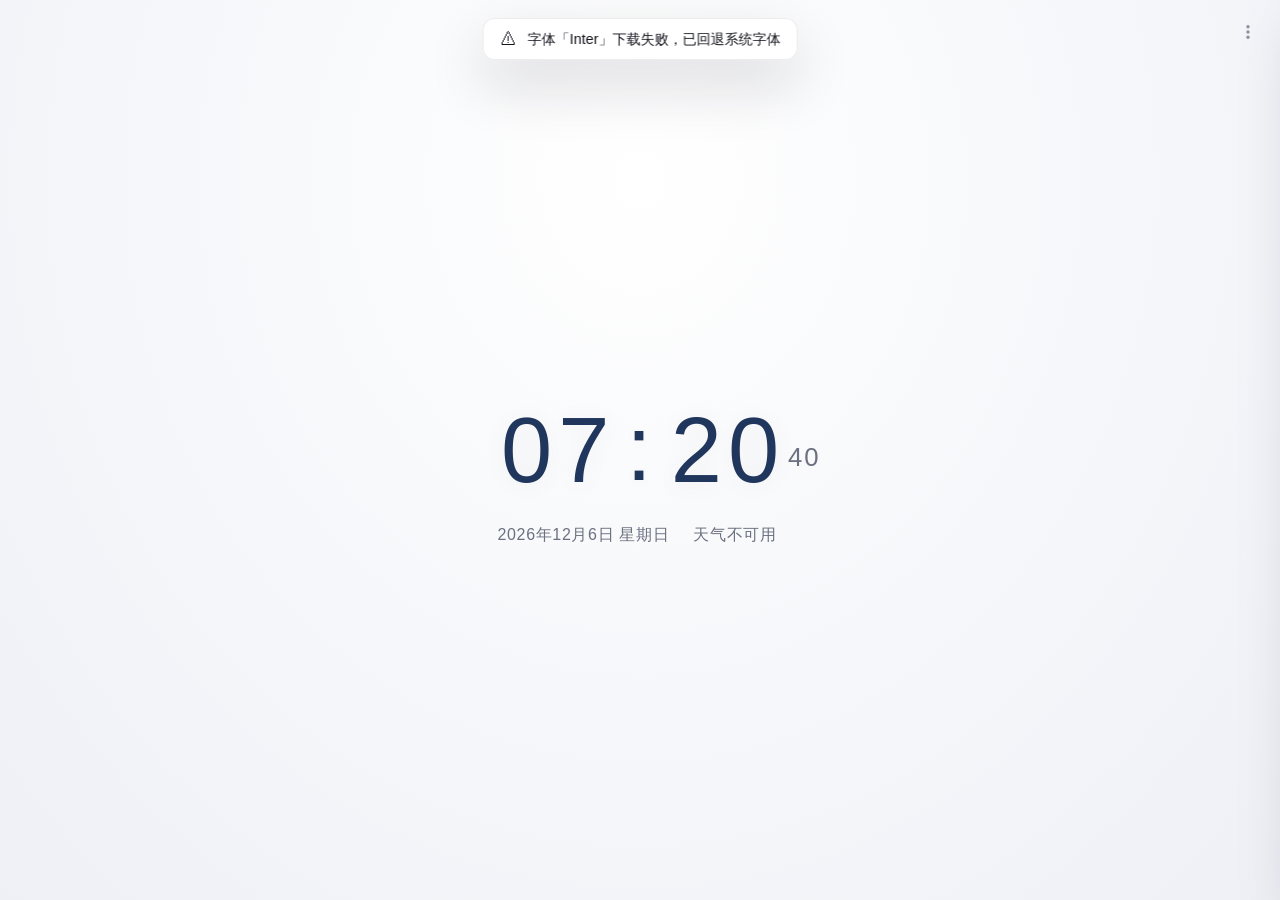
==== commit 76c90456: "feat: 同步全屏守卫与触屏交互优化 - 全屏守卫（program/js/fullscreen.js）：进入全屏后若意外退出，横幅提示并在 5 秒后   自动恢复；浏览器拒绝无手势全屏时降级为点击恢" ====
--- a/program/index.html
+++ b/program/index.html
@@ -239,7 +239,7 @@
   <!-- 模块化脚本：经典脚本 + 全局命名空间（window.ClockXxx），无需本地服务器/Node，
        双击 HTML（file:// 协议）即可运行。加载顺序即依赖顺序（defer 保证按文档序执行）：
        utils → config → dom → state → timeSync → theme → clock → analogClock →
-       fonts → fontToast → style → weather → settings → main -->
+       fonts → fontToast → style → palette → weather → fullscreen → settings → main -->
   <script src="js/utils.js" defer></script>
   <script src="js/config.js" defer></script>
   <script src="js/dom.js" defer></script>
@@ -253,6 +253,7 @@
   <script src="js/style.js" defer></script>
   <script src="js/palette.js" defer></script>
   <script src="js/weather.js" defer></script>
+  <script src="js/fullscreen.js" defer></script>
   <script src="js/settings.js" defer></script>
   <script src="js/main.js" defer></script>
 </body>
--- a/program/styles.css
+++ b/program/styles.css
@@ -1129,6 +1129,13 @@
   transition: background 0.15s ease, color 0.15s ease;
 }
 
+/* 溢出量很小的菜单（如配色预设 7 项）不建立内部滚动：完整展开，
+   触摸滑动直接由 .settings-body 原生滚动接管，手感与长列表一致 */
+.custom-select-menu.menu-fits {
+  max-height: none;
+  overflow-y: visible;
+}
+
 .custom-select-option:hover {
   background: var(--control-hover);
 }
@@ -1178,6 +1185,30 @@
   background: var(--control-bg);
   outline: none;
   cursor: pointer;
+}
+
+/* 滑动条交互容器（由 settings.js 插入）：
+   - 接管指针事件：原生控件不再直接响应触摸，避免「按下即跳到触点」
+   - touch-action: pan-y：纵向滑动仍交给面板原生滚动（保留惯性）
+   - 上下各留 8px 触摸余量（负 margin 抵消，不影响布局高度） */
+.slider-drag-wrap {
+  position: relative;
+  display: block;
+  width: 100%;
+  padding: 8px 0;
+  margin: -8px 0;
+  touch-action: pan-y;
+  cursor: pointer;
+}
+
+.slider-drag-wrap > .setting-slider {
+  display: block;
+  pointer-events: none;
+}
+
+/* 原生 input 不再接收指针事件，悬停放大的反馈挂到包装层上 */
+.slider-drag-wrap:hover .setting-slider::-webkit-slider-thumb {
+  transform: scale(1.15);
 }
 
 .setting-slider::-webkit-slider-thumb {
@@ -1514,6 +1545,123 @@
 }
 
 /* ==========================================================================
+   9.1 全屏保持横幅（意外退出全屏后的恢复提示）
+   ==========================================================================
+   - 只在「非用户操作」退出全屏时出现，5 秒倒计时后尝试自动恢复全屏
+   - position:fixed 且默认 hidden，不参与主视觉布局，不影响信息栏贴靠计算 */
+
+.fs-guard {
+  position: fixed;
+  top: 18px;
+  left: 50%;
+  transform: translateX(-50%);
+  z-index: 110; /* 高于字体提示条(100)与设置面板(80)，低于自定义下拉菜单(120) */
+  display: flex;
+  align-items: center;
+  gap: 10px;
+  max-width: min(640px, 92vw);
+  padding: 10px 16px;
+  border-radius: 12px;
+  background: var(--panel-bg);
+  border: 1px solid var(--panel-border);
+  box-shadow: var(--panel-shadow);
+  backdrop-filter: blur(20px);
+  -webkit-backdrop-filter: blur(20px);
+  font-family: inherit;
+  font-size: 0.9rem;
+  line-height: 1.4;
+  color: var(--text-color);
+  animation: fs-guard-in 0.25s ease;
+}
+
+.fs-guard[hidden] {
+  display: none;
+}
+
+@keyframes fs-guard-in {
+  from {
+    opacity: 0;
+    transform: translateX(-50%) translateY(-8px);
+  }
+  to {
+    opacity: 1;
+    transform: translateX(-50%) translateY(0);
+  }
+}
+
+.fs-guard-icon {
+  flex-shrink: 0;
+  font-size: 1rem;
+  line-height: 1;
+  color: var(--accent-color);
+}
+
+.fs-guard-text {
+  flex: 1 1 auto;
+  min-width: 0;
+}
+
+/* 倒计时数字：等宽数字避免逐秒跳动时宽度抖动 */
+.fs-guard-count {
+  display: inline-block;
+  min-width: 1ch;
+  font-weight: 700;
+  font-variant-numeric: tabular-nums;
+  color: var(--accent-color);
+}
+
+/* 显式补 hidden 规则：上面的 display:inline-block 会覆盖 [hidden] 的默认 display:none */
+.fs-guard-count[hidden] {
+  display: none;
+}
+
+.fs-guard-btn {
+  flex-shrink: 0;
+  padding: 6px 14px;
+  border: 1.5px solid var(--accent-color);
+  border-radius: 8px;
+  background: rgba(var(--accent-rgb), 0.12);
+  color: var(--accent-color);
+  font-family: inherit;
+  font-size: 0.82rem;
+  font-weight: 500;
+  cursor: pointer;
+  transition: background 0.2s ease, transform 0.2s ease;
+}
+
+.fs-guard-btn:hover {
+  background: rgba(var(--accent-rgb), 0.2);
+}
+
+.fs-guard-btn:active {
+  transform: scale(0.97);
+}
+
+.fs-guard-cancel {
+  border-color: var(--panel-border);
+  background: transparent;
+  color: var(--text-secondary);
+}
+
+.fs-guard-cancel:hover {
+  background: var(--control-hover);
+  color: var(--text-color);
+}
+
+@media (max-width: 480px) {
+  .fs-guard {
+    top: 10px;
+    padding: 8px 12px;
+    font-size: 0.82rem;
+    flex-wrap: wrap;
+  }
+
+  .fs-guard-btn {
+    flex: 1 1 auto;
+  }
+}
+
+/* ==========================================================================
    配色预设（color preset）—— 通过 body[data-palette] 属性驱动
    ==========================================================================
    说明：
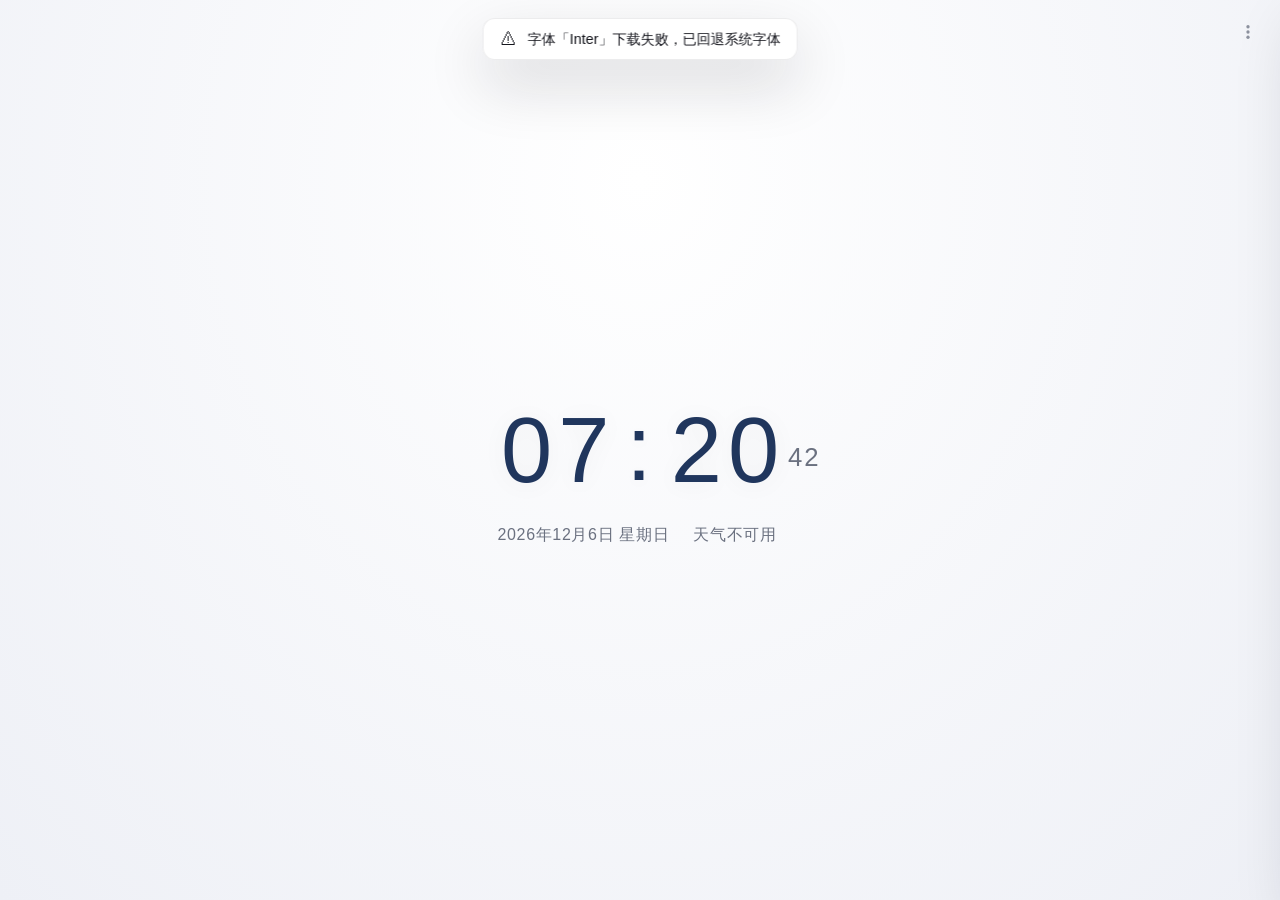
==== commit 16aca101: "feat: 同步渲染降级档与样式收敛（修复低内存 Firefox 黑块/残影） - 新增 program/js/perf.js：探测 Firefox 与低内存，写 <html data-perf>； " ====
--- a/program/index.html
+++ b/program/index.html
@@ -222,6 +222,11 @@
             <button id="zoom-in-btn" class="zoom-btn" aria-label="放大" title="放大">＋</button>
           </div>
         </div>
+        <label class="toggle-row" id="lite-render-row">
+          <span class="toggle-text">轻量渲染（低配 / 旧版浏览器）</span>
+          <input type="checkbox" id="lite-render-toggle" class="toggle-switch">
+        </label>
+        <p class="setting-hint">低内存设备会自动开启：关闭毛玻璃与大字光晕、停掉光斑动画，画面更稳但光效略弱。</p>
         <button id="fullscreen-btn" class="action-btn">⛶ 切换全屏</button>
       </section>
 
@@ -238,8 +243,9 @@
 
   <!-- 模块化脚本：经典脚本 + 全局命名空间（window.ClockXxx），无需本地服务器/Node，
        双击 HTML（file:// 协议）即可运行。加载顺序即依赖顺序（defer 保证按文档序执行）：
-       utils → config → dom → state → timeSync → theme → clock → analogClock →
+       perf → utils → config → dom → state → timeSync → theme → clock → analogClock →
        fonts → fontToast → style → palette → weather → fullscreen → settings → main -->
+  <script src="js/perf.js" defer></script>
   <script src="js/utils.js" defer></script>
   <script src="js/config.js" defer></script>
   <script src="js/dom.js" defer></script>
--- a/program/styles.css
+++ b/program/styles.css
@@ -110,7 +110,14 @@
   /* 由 JS 动态设置 --clock-font 与 --clock-font-size；
      min() 视口约束保证任何字号下都不溢出 */
   font-family: var(--clock-font, 'Inter', sans-serif);
-  font-size: min(var(--clock-font-size, 96px), calc(20vw / var(--zoom-factor, 1)), calc(28vh / var(--zoom-factor, 1)));
+  /* 三段约束统一走变量：--clock-size-cap 为字号上限，--clock-size-vw/vh 为
+     视口比例系数（无单位数字）。横竖屏媒体查询只覆盖这两个系数，
+     不再重复整条 font-size（旧实现有 9 处重复声明，改动时极易漏改） */
+  font-size: min(
+    var(--clock-font-size, var(--clock-size-cap, 96px)),
+    calc(var(--clock-size-vw, 20) * 1vw / var(--zoom-factor, 1)),
+    calc(var(--clock-size-vh, 28) * 1vh / var(--zoom-factor, 1))
+  );
   font-weight: var(--clock-font-weight, 200);
   line-height: 1.05;
   letter-spacing: 0.02em;
@@ -600,7 +607,9 @@
 
 /* analog 风格下数字时间缩小，置于表盘下方 */
 body[data-style="analog"] .time-display {
-  font-size: min(var(--clock-font-size, 40px), calc(8vw / var(--zoom-factor, 1)), calc(10vh / var(--zoom-factor, 1)));
+  --clock-size-cap: 40px;
+  --clock-size-vw: 8;
+  --clock-size-vh: 10;
   /* 模拟表盘下秒数略大、下移量更小（覆盖 --seconds-scale/--seconds-shift，
      定位 margin-top 公式自动适配，无需单独改 margin） */
   --seconds-scale: 0.42;
@@ -614,7 +623,6 @@
 }
 
 body[data-style="analog"] .info-bar {
-  font-size: min(var(--info-font-size, 16px), 4vw);
 }
 
 /* ==========================================================================
@@ -1307,22 +1315,24 @@
   }
 
   .time-display {
-    font-size: min(var(--clock-font-size, 96px), calc(17vw / var(--zoom-factor, 1)), calc(30vh / var(--zoom-factor, 1)));
+    --clock-size-vw: 17;
+    --clock-size-vh: 30;
   }
 
   body[data-style="analog"] .time-display {
-    font-size: min(var(--clock-font-size, 40px), calc(7vw / var(--zoom-factor, 1)), calc(9vh / var(--zoom-factor, 1)));
+    --clock-size-vw: 7;
+    --clock-size-vh: 9;
   }
 
   .info-bar {
-    font-size: min(var(--info-font-size, 16px), 4vw);
-  }
+    }
 }
 
 /* --- 横屏：防止过高导致溢出，限制高度 --- */
 @media (orientation: landscape) and (max-height: 520px) {
   .time-display {
-    font-size: min(var(--clock-font-size, 96px), calc(26vw / var(--zoom-factor, 1)), calc(42vh / var(--zoom-factor, 1)));
+    --clock-size-vw: 26;
+    --clock-size-vh: 42;
     /* 横屏矮屏下秒数收紧（覆盖 --seconds-scale/--seconds-font-size，定位公式自动适配） */
     --seconds-scale: 0.3;
     --seconds-font-size: 0.3em;
@@ -1333,7 +1343,8 @@
   }
 
   body[data-style="analog"] .time-display {
-    font-size: min(var(--clock-font-size, 40px), calc(12vw / var(--zoom-factor, 1)), calc(12vh / var(--zoom-factor, 1)));
+    --clock-size-vw: 12;
+    --clock-size-vh: 12;
     /* analog 规则特异性 (0,2,1) 高于上方通用 .time-display (0,1,0)，
        需同特异性重声明秒数收紧才能覆盖 0.42 */
     --seconds-scale: 0.3;
@@ -1341,14 +1352,14 @@
   }
 
   body[data-style="analog"] .info-bar {
-    font-size: min(var(--info-font-size, 16px), 4vw);
-  }
+    }
 }
 
 /* 超小屏设备（如智能手表尺寸） */
 @media (max-width: 320px) {
   .time-display {
-    font-size: min(var(--clock-font-size, 96px), calc(15vw / var(--zoom-factor, 1)), calc(28vh / var(--zoom-factor, 1)));
+    --clock-size-vw: 15;
+    --clock-size-vh: 28;
   }
 
   .info-bar {
@@ -1360,8 +1371,7 @@
 /* 高度很矮的横屏：信息条紧凑（表盘尺寸仍由基础比例线性缩放，不在此限制） */
 @media (orientation: landscape) and (max-height: 380px) {
   .info-bar {
-    font-size: min(var(--info-font-size, 16px), 4vw);
-    gap: 8px;
+      gap: 8px;
   }
 }
 
@@ -1372,12 +1382,12 @@
   }
 
   body[data-style="analog"] .time-display {
-    font-size: min(var(--clock-font-size, 40px), calc(7vw / var(--zoom-factor, 1)), calc(8vh / var(--zoom-factor, 1)));
+    --clock-size-vw: 7;
+    --clock-size-vh: 8;
   }
 
   body[data-style="analog"] .info-bar {
-    font-size: min(var(--info-font-size, 16px), 4vw);
-  }
+    }
 }
 
 /* 极矮屏幕（高度 ≤ 500px）：数字时间与信息条紧凑排列（表盘尺寸仍由基础比例线性缩放，不在此分段限制） */
@@ -1387,12 +1397,12 @@
   }
 
   body[data-style="analog"] .time-display {
-    font-size: min(var(--clock-font-size, 40px), calc(6vw / var(--zoom-factor, 1)), calc(7vh / var(--zoom-factor, 1)));
+    --clock-size-vw: 6;
+    --clock-size-vh: 7;
   }
 
   body[data-style="analog"] .info-bar {
-    font-size: min(var(--info-font-size, 16px), 4vw);
-  }
+    }
 }
 
 /* 隐藏滚动条但保持可滚动（设置面板内） */
@@ -1662,6 +1672,56 @@
 }
 
 /* ==========================================================================
+   10. 轻量渲染档（html[data-perf="lite"]）
+   ==========================================================================
+   触发条件见 js/perf.js：Firefox + 低内存，或 URL 加 ?perf=lite 手动指定。
+   解决的问题（2026-11-06 实测现象）：低内存 Firefox 出现黑块与残影。
+   成因是三类高栅格化成本叠加，软件合成时 tile 被丢弃：
+     ① 数字使用 4 层 text-shadow，最远 120px 模糊，单字阴影覆盖数百像素
+     ② 每 500ms 把整个 #clock-app 的 translateZ 变一次（强制整层重栅格化）
+     ③ 全屏 ::before 光斑动画持续 scale
+   ①③ 在此收敛，② 在 main.js 中按档位关闭。
+   使用 !important 是有意的：这是压在全部风格/配色规则之上的「降级层」，
+   必须无视后续任何风格规则的 text-shadow 声明。 */
+
+html[data-perf="lite"] .time-display {
+  text-shadow: 0 0 10px rgba(var(--accent-rgb), 0.28) !important;
+}
+
+html[data-perf="lite"] .time-display .colon,
+html[data-perf="lite"] .time-display .seconds-wrapper,
+html[data-perf="lite"] .time-display .ampm {
+  text-shadow: 0 0 8px rgba(var(--accent-rgb), 0.22) !important;
+}
+
+html[data-perf="lite"] .info-bar {
+  text-shadow: none !important;
+}
+
+/* 全屏光斑动画：保留静态光斑（视觉层次不丢），停掉持续的 scale 动画 */
+html[data-perf="lite"] #clock-app::before {
+  animation: none !important;
+}
+
+/* 半透明面板的毛玻璃：软件合成下代价高且易出条纹，退化为实色背景 */
+html[data-perf="lite"] .settings-panel,
+html[data-perf="lite"] .settings-overlay,
+html[data-perf="lite"] .font-toast,
+html[data-perf="lite"] .fs-guard {
+  backdrop-filter: none !important;
+  -webkit-backdrop-filter: none !important;
+}
+
+html[data-perf="lite"] .settings-panel {
+  background: var(--bg-color);
+}
+
+html[data-perf="lite"] .font-toast,
+html[data-perf="lite"] .fs-guard {
+  background: var(--control-bg);
+}
+
+/* ==========================================================================
    配色预设（color preset）—— 通过 body[data-palette] 属性驱动
    ==========================================================================
    说明：
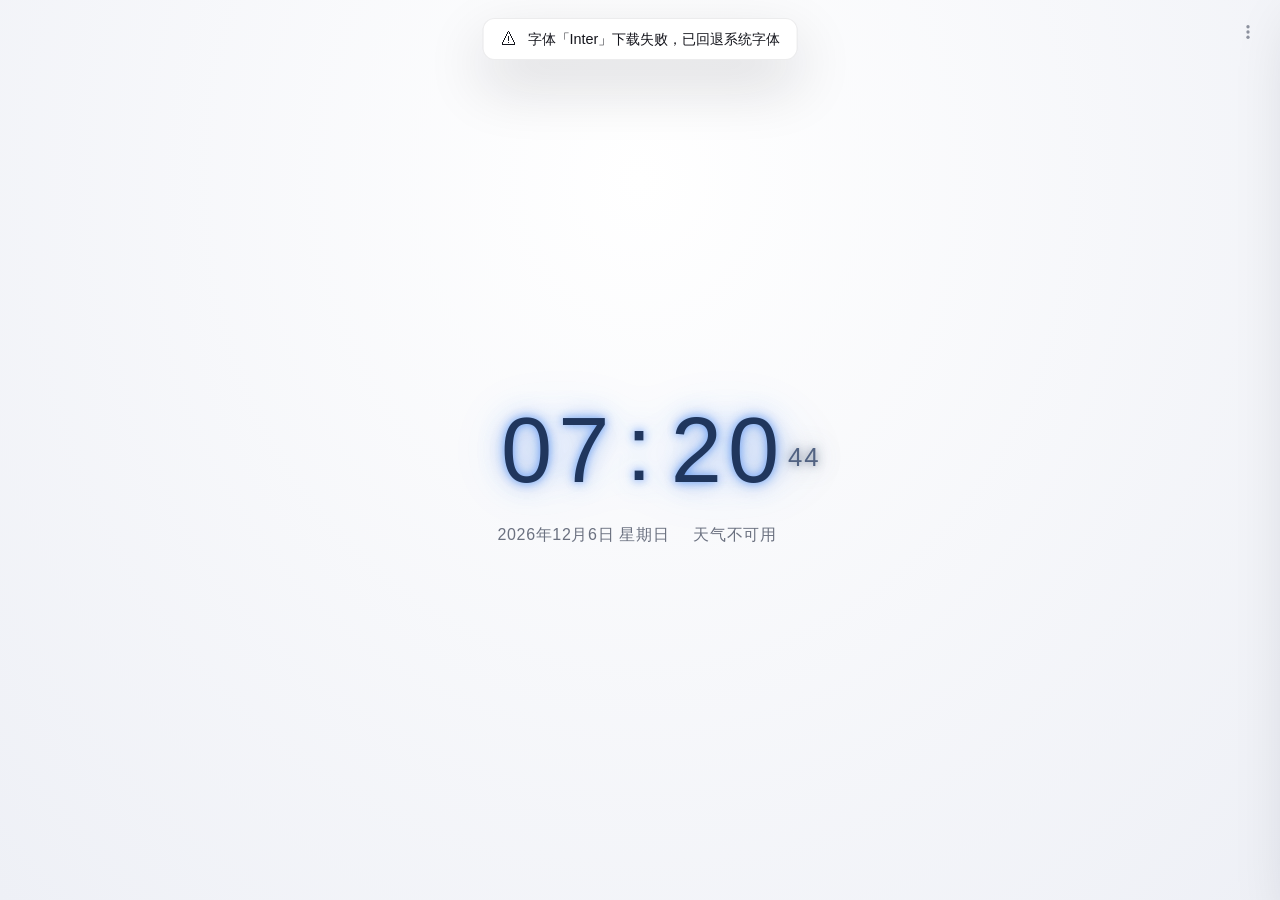
==== commit 6b218844: "feat: 同步数字发光、单档开关与配色修复 - 数字发光：三层模糊副本实现冷光灯管效果，设置面板「时钟风格」里一个开关 - 移除柔和档与轻量渲染档，所有浏览器行为一致 - 移除设置面板与提示条的毛玻" ====
--- a/program/index.html
+++ b/program/index.html
@@ -38,7 +38,7 @@
       </svg>
     </div>
 
-    <!-- ============ 数字时间（minimal / neon 主显示，analog 辅显示） ============ -->
+    <!-- ============ 数字时间（minimal 主显示，analog 显示在表盘下方） ============ -->
     <div class="digital-container" id="digital-container">
       <div class="time-display" id="time-display">
         <span class="hours" id="hours"><span class="digit">0</span><span class="digit">0</span></span>
@@ -88,9 +88,13 @@
         <h3>时钟风格</h3>
         <select id="style-select" class="setting-select" aria-label="时钟风格">
           <option value="minimal">◧ 极简</option>
-          <option value="neon">◈ 霓虹</option>
           <option value="analog">◔ 表盘</option>
         </select>
+        <!-- 数字发光：三层模糊副本，光紧贴笔画（见 js/glow.js、报告第 12 节） -->
+        <label class="toggle-row" id="glow-toggle-row">
+          <span class="toggle-text">数字发光</span>
+          <input type="checkbox" id="glow-toggle" class="toggle-switch">
+        </label>
         <!-- 表盘尺寸缩放（仅 analog 风格下显示）：滑动条作为缩放系数，乘到 vh/vw 基础比例上 -->
         <label class="setting-label" id="analog-scale-row" hidden>
           <span class="label-text">表盘尺寸</span>
@@ -222,11 +226,6 @@
             <button id="zoom-in-btn" class="zoom-btn" aria-label="放大" title="放大">＋</button>
           </div>
         </div>
-        <label class="toggle-row" id="lite-render-row">
-          <span class="toggle-text">轻量渲染（低配 / 旧版浏览器）</span>
-          <input type="checkbox" id="lite-render-toggle" class="toggle-switch">
-        </label>
-        <p class="setting-hint">低内存设备会自动开启：关闭毛玻璃与大字光晕、停掉光斑动画，画面更稳但光效略弱。</p>
         <button id="fullscreen-btn" class="action-btn">⛶ 切换全屏</button>
       </section>
 
@@ -243,9 +242,9 @@
 
   <!-- 模块化脚本：经典脚本 + 全局命名空间（window.ClockXxx），无需本地服务器/Node，
        双击 HTML（file:// 协议）即可运行。加载顺序即依赖顺序（defer 保证按文档序执行）：
-       perf → utils → config → dom → state → timeSync → theme → clock → analogClock →
-       fonts → fontToast → style → palette → weather → fullscreen → settings → main -->
-  <script src="js/perf.js" defer></script>
+       utils → config → dom → state → timeSync → theme → clock → glow →
+       analogClock → fonts → fontToast → style → palette → weather → fullscreen →
+       settings → main -->
   <script src="js/utils.js" defer></script>
   <script src="js/config.js" defer></script>
   <script src="js/dom.js" defer></script>
@@ -253,6 +252,7 @@
   <script src="js/timeSync.js" defer></script>
   <script src="js/theme.js" defer></script>
   <script src="js/clock.js" defer></script>
+  <script src="js/glow.js" defer></script>
   <script src="js/analogClock.js" defer></script>
   <script src="js/fonts.js" defer></script>
   <script src="js/fontToast.js" defer></script>
--- a/program/styles.css
+++ b/program/styles.css
@@ -37,17 +37,16 @@
   /* 时间数字主色：以主色为倾向的文字色（accent 30% + text 70%），
      使数字在浅/深模式、各配色预设下都带明显而协调的色彩倾向；
      color-mix 引用变量时在 .time-display 使用点求值，故自动跟随
-     neon 风格 / 配色预设覆盖后的 --accent-color / --text-color；
+     配色预设覆盖后的 --accent-color / --text-color；
      不支持 color-mix 的旧浏览器忽略该声明 → 回退 var(--text-color) */
   --digit-color: color-mix(in srgb, var(--accent-color) 30%, var(--text-color));
-  --panel-bg: rgba(255, 255, 255, 0.92);
+  --panel-bg: #ffffff;
   --panel-border: rgba(20, 21, 28, 0.08);
   --panel-shadow: 0 24px 60px rgba(20, 21, 28, 0.16);
   --control-bg: #eceef4;
   --control-hover: #e0e4ee;
   --control-active: #d4d9e6;
   --divider: rgba(20, 21, 28, 0.08);
-  --neon-glow: rgba(59, 130, 246, 0.35);
 
   background: var(--bg-gradient);
   background-color: var(--bg-color);
@@ -65,14 +64,13 @@
   --text-tertiary: #63697c;
   --accent-color: #6aa6ff;
   --accent-rgb: 106, 166, 255;
-  --panel-bg: rgba(26, 28, 44, 0.92);
+  --panel-bg: #1a1c2c;
   --panel-border: rgba(255, 255, 255, 0.08);
   --panel-shadow: 0 24px 60px rgba(0, 0, 0, 0.5);
   --control-bg: #22243a;
   --control-hover: #2b2e4a;
   --control-active: #343860;
   --divider: rgba(255, 255, 255, 0.08);
-  --neon-glow: rgba(106, 166, 255, 0.45);
 }
 
 /* ---------- 2. 主布局 ---------- */
@@ -214,7 +212,13 @@
      --clock-digit-width 为 em（相对主字号），--seconds-scale 为数字，相乘得长度 */
   width: calc(2 * var(--clock-digit-width, 0.62em) * var(--seconds-scale, 0.32));
   font-weight: 400;
+  /* 秒数取「主数字色的淡化版」：与主数字同色系，主次靠字号区分。
+     此前直接用 --text-secondary，但各配色预设的 text-secondary 色调强弱不一
+     → 星蓝下秒数偏中性灰、海洋/落日等偏彩色，看起来像两套系统。
+     第二个颜色用 --bg-color（而非透明）便于估对比度；
+     不支持 color-mix 的旧浏览器忽略第二行，回退到 text-secondary。 */
   color: var(--text-secondary);
+  color: color-mix(in srgb, var(--digit-color) 76%, var(--bg-color));
   opacity: 1;
   /* 垂直：小字行盒中心 = 容器中线 + (--seconds-shift × --seconds-scale)，
      等效原 align-self:center + translateY(0.28em)。用 margin-top 而非 transform ——
@@ -268,7 +272,9 @@
      保证 AM/PM 与秒数在视觉上属于同一单元 */
   font-size: var(--seconds-font-size, 0.28em);
   font-weight: 400;
+  /* 与秒数同色（两者视觉上是一个单元），同样由主数字色派生 */
   color: var(--text-secondary);
+  color: color-mix(in srgb, var(--digit-color) 76%, var(--bg-color));
   letter-spacing: 0.08em;
   white-space: nowrap;
   line-height: 1;
@@ -332,169 +338,19 @@
 }
 
 /* ==========================================================================
-   风格 1：极简风（minimal）
-   ========================================================================== */
+   风格 1：极简风（minimal）—— 数字时间
+   ==========================================================================
+   全局数字样式（字体、字号、间距、颜色、定位）都在「3. 数字时间」里定义，
+   本段只补极简独有的两处：字重跟随面板变量、极轻投影。
+   阴影只做一层：让 92px 大字在纯色底上不显得像"贴纸"，栅格化成本可忽略。 */
 
 body[data-style="minimal"] .time-display {
-  /* 字重引用 CSS 变量（由设置面板字重滑动条控制），不可硬编码覆盖；
-     颜色继承基础 .time-display 的 --digit-color（带主色倾向） */
   font-weight: var(--clock-font-weight, 200);
   text-shadow: 0 2px 24px rgba(0, 0, 0, 0.06);
 }
 
-body[data-style="minimal"] .info-bar {
-  color: var(--text-secondary);
-}
-
 /* ==========================================================================
-   风格 2：霓虹风（neon）—— 始终使用深色底，凸显霓虹光效
-   ========================================================================== */
-
-body[data-style="neon"] {
-  --bg-color: #05060f;
-  --bg-gradient: radial-gradient(ellipse at 50% 0%, #10122b 0%, #05060f 70%);
-  --text-color: #e6fbff;
-  --text-secondary: #8de9ff;
-  --text-tertiary: #7fa8c9;
-  --accent-color: #00e5ff;
-  --accent-rgb: 0, 229, 255;
-  --panel-bg: rgba(12, 15, 34, 0.95);
-  /* 以下描边/分隔线/光晕统一由 --accent-rgb 派生：默认霓虹为青色；
-     切换配色预设时自动跟随新主色（预设规则位于文件末尾，覆盖 accent 后即时生效） */
-  --panel-border: rgba(var(--accent-rgb), 0.28);
-  --panel-shadow: 0 24px 60px rgba(0, 0, 0, 0.6);
-  --control-bg: #1a2340;
-  --control-hover: #232f54;
-  --control-active: #2c3b68;
-  --divider: rgba(var(--accent-rgb), 0.16);
-  --neon-glow: rgba(var(--accent-rgb), 0.55);
-  /* 原生控件（下拉列表、滚动条等）以深色主题渲染，避免浅色系统列表 + 亮字看不清；
-     浅色配色预设规则位于文件末尾，会以 color-scheme: light 覆盖本值 */
-  color-scheme: dark;
-}
-
-body[data-style="neon"] .time-display {
-  /* 颜色继承基础 .time-display 的 --digit-color（自动联动 neon 的
-     --accent-color / --text-color，深色下为亮青白、浅色下为深青蓝） */
-  /* 光晕色由 --accent-rgb 驱动：切换配色预设时光效实时联动更新 */
-  text-shadow:
-    0 0 8px rgba(var(--accent-rgb), 0.9),
-    0 0 24px rgba(var(--accent-rgb), 0.6),
-    0 0 64px rgba(var(--accent-rgb), 0.4),
-    0 0 120px rgba(var(--accent-rgb), 0.2);
-}
-
-body[data-style="neon"] .time-display .seconds-wrapper,
-body[data-style="neon"] .time-display .ampm {
-  color: var(--text-secondary);
-  text-shadow: 0 0 12px rgba(var(--accent-rgb), 0.55);
-}
-
-body[data-style="neon"] .time-display .colon {
-  text-shadow:
-    0 0 8px rgba(var(--accent-rgb), 0.9),
-    0 0 24px rgba(var(--accent-rgb), 0.6),
-    0 0 64px rgba(var(--accent-rgb), 0.4);
-}
-
-body[data-style="neon"] .info-bar {
-  color: var(--text-secondary);
-  text-shadow: 0 0 10px rgba(var(--accent-rgb), 0.35);
-}
-
-/* ---------- 霓虹风 · 浅色模式适配 ----------
-   neon 深色规则（上方 body[data-style="neon"]）默认始终深色底；当用户选择
-   浅色/自动模式（白天）时，默认「星蓝」预设需要可读的浅色霓虹配色：
-   - 变量规则限定 [data-palette="default"]：选择器 (0,4,0) 高于深色 (0,2,0)，
-     覆盖为浅色；同时不匹配其它配色预设 → 其它预设的浅色变量规则（文件末尾，
-     (0,2,0)）正常生效，预设联动不被破坏。
-   - 光晕弱化规则不限 palette（浅色下所有霓虹光效都应收敛，避免白底光晕
-     糊成一片），(0,4,1) 高于深色光晕 (0,3,1)，全部覆盖。 */
-body[data-style="neon"][data-theme="light"][data-palette="default"] {
-  color-scheme: light;
-  --bg-color: #e9eefb;
-  --bg-gradient: radial-gradient(ellipse at 50% 0%, #ffffff 0%, #dbe4f8 70%);
-  --text-color: #18274d;
-  --text-secondary: #3d5f9e;
-  --text-tertiary: #8496bd;
-  --accent-color: #0b7fc4;
-  --accent-rgb: 11, 127, 196;
-  --panel-bg: rgba(255, 255, 255, 0.92);
-  --panel-border: rgba(24, 39, 77, 0.10);
-  --panel-shadow: 0 24px 60px rgba(18, 46, 96, 0.18);
-  --control-bg: #dfe7f6;
-  --control-hover: #d2dcf0;
-  --control-active: #c3d1ea;
-  --divider: rgba(24, 39, 77, 0.08);
-  --neon-glow: rgba(11, 127, 196, 0.35);
-}
-
-/* 浅色模式下霓虹光晕整体收敛（数字/冒号/秒数/AM-PM/信息条/光斑） */
-body[data-style="neon"][data-theme="light"] .time-display {
-  text-shadow:
-    0 1px 18px rgba(var(--accent-rgb), 0.30),
-    0 0 48px rgba(var(--accent-rgb), 0.14);
-}
-
-body[data-style="neon"][data-theme="light"] .time-display .seconds-wrapper,
-body[data-style="neon"][data-theme="light"] .time-display .ampm {
-  text-shadow: 0 0 10px rgba(var(--accent-rgb), 0.25);
-}
-
-body[data-style="neon"][data-theme="light"] .time-display .colon {
-  text-shadow:
-    0 1px 14px rgba(var(--accent-rgb), 0.32),
-    0 0 36px rgba(var(--accent-rgb), 0.16);
-}
-
-body[data-style="neon"][data-theme="light"] .info-bar {
-  text-shadow: 0 0 8px rgba(var(--accent-rgb), 0.18);
-}
-
-body[data-style="neon"][data-theme="light"] #clock-app::before {
-  background:
-    radial-gradient(circle at 20% 30%, rgba(var(--accent-rgb), 0.05) 0%, transparent 40%),
-    radial-gradient(circle at 80% 70%, rgba(var(--accent-rgb), 0.04) 0%, transparent 40%),
-    radial-gradient(circle at 50% 50%, rgba(var(--accent-rgb), 0.03) 0%, transparent 60%);
-}
-
-/* 霓虹风：下拉框以主题色描边强化霓虹质感；背景/文字/箭头/选项全部走 CSS 变量
-   （基础 .setting-select 规则），与配色预设、浅深模式完全联动，无硬编码颜色冲突 */
-body[data-style="neon"] .setting-select {
-  border-color: rgba(var(--accent-rgb), 0.4);
-}
-
-body[data-style="neon"] .setting-select:hover,
-body[data-style="neon"] .setting-select:focus {
-  border-color: var(--accent-color);
-}
-
-/* 霓虹风格的背景光晕动效（光斑颜色同样由 --accent-rgb 驱动） */
-body[data-style="neon"] #clock-app::before {
-  content: "";
-  position: fixed;
-  inset: -20%;
-  background:
-    radial-gradient(circle at 20% 30%, rgba(var(--accent-rgb), 0.07) 0%, transparent 40%),
-    radial-gradient(circle at 80% 70%, rgba(var(--accent-rgb), 0.06) 0%, transparent 40%),
-    radial-gradient(circle at 50% 50%, rgba(var(--accent-rgb), 0.04) 0%, transparent 60%);
-  animation: neon-breathe 8s ease-in-out infinite;
-  pointer-events: none;
-  z-index: 0;
-}
-
-#clock-app > * {
-  /* 仅保证子元素在背景层之上（position 由各元素自行定义：absolute 居中/底部） */
-  z-index: 1;
-}
-
-@keyframes neon-breathe {
-  0%, 100% { transform: scale(1); opacity: 0.9; }
-  50% { transform: scale(1.06); opacity: 1; }
-}
-
-/* ==========================================================================
-   风格 3：经典模拟表盘（analog）
+   风格 2：经典模拟表盘（analog）
    ========================================================================== */
 
 /* 模拟表盘容器：analog 风格下作为主视觉，绝对定位铺满屏幕并居中 →
@@ -686,8 +542,6 @@
   inset: 0;
   z-index: 70;
   background: rgba(0, 0, 0, 0.35);
-  backdrop-filter: blur(3px);
-  -webkit-backdrop-filter: blur(3px);
   opacity: 0;
   transition: opacity 0.3s ease;
 }
@@ -705,8 +559,6 @@
   width: min(380px, 92vw);
   background: var(--panel-bg);
   border-left: 1px solid var(--panel-border);
-  backdrop-filter: blur(20px);
-  -webkit-backdrop-filter: blur(20px);
   box-shadow: var(--panel-shadow);
   display: flex;
   flex-direction: column;
@@ -832,9 +684,8 @@
   margin-bottom: 0;
 }
 
-/* 风格选项卡内的「显示日期」开关：始终显示，顶部留间距 ——
-   在 minimal/neon 下（表盘尺寸/显示数字时间均隐藏）它与风格下拉之间
-   的间距由此提供；在 analog 下它与上方「显示数字时间」开关的间距也由此提供 */
+/* 风格分组内的「显示日期」开关：两种风格都显示，顶部留间距 ——
+   minimal 下它紧接风格下拉；analog 下它接在「显示数字时间」开关之后 */
 #show-date-row {
   margin-top: 14px;
 }
@@ -1153,16 +1004,6 @@
   color: var(--accent-color);
 }
 
-/* neon 风格：触发按钮以主题色描边（与原 .setting-select neon 规则一致） */
-body[data-style="neon"] .custom-select-trigger {
-  border-color: rgba(var(--accent-rgb), 0.4);
-}
-
-body[data-style="neon"] .custom-select-trigger:hover,
-body[data-style="neon"] .custom-select-trigger.open {
-  border-color: var(--accent-color);
-}
-
 .setting-input {
   width: 100%;
   padding: 10px 12px;
@@ -1460,8 +1301,6 @@
   background: var(--panel-bg);
   border: 1px solid var(--panel-border);
   box-shadow: var(--panel-shadow);
-  backdrop-filter: blur(20px);
-  -webkit-backdrop-filter: blur(20px);
   font-size: 0.9rem;
   line-height: 1.4;
   color: var(--text-color);
@@ -1575,8 +1414,6 @@
   background: var(--panel-bg);
   border: 1px solid var(--panel-border);
   box-shadow: var(--panel-shadow);
-  backdrop-filter: blur(20px);
-  -webkit-backdrop-filter: blur(20px);
   font-family: inherit;
   font-size: 0.9rem;
   line-height: 1.4;
@@ -1672,62 +1509,61 @@
 }
 
 /* ==========================================================================
-   10. 轻量渲染档（html[data-perf="lite"]）
+   9.2 数字发光（body[data-glow]）
    ==========================================================================
-   触发条件见 js/perf.js：Firefox + 低内存，或 URL 加 ?perf=lite 手动指定。
-   解决的问题（2026-11-06 实测现象）：低内存 Firefox 出现黑块与残影。
-   成因是三类高栅格化成本叠加，软件合成时 tile 被丢弃：
-     ① 数字使用 4 层 text-shadow，最远 120px 模糊，单字阴影覆盖数百像素
-     ② 每 500ms 把整个 #clock-app 的 translateZ 变一次（强制整层重栅格化）
-     ③ 全屏 ::before 光斑动画持续 scale
-   ①③ 在此收敛，② 在 main.js 中按档位关闭。
-   使用 !important 是有意的：这是压在全部风格/配色规则之上的「降级层」，
-   必须无视后续任何风格规则的 text-shadow 声明。 */
-
-html[data-perf="lite"] .time-display {
-  text-shadow: 0 0 10px rgba(var(--accent-rgb), 0.28) !important;
-}
-
-html[data-perf="lite"] .time-display .colon,
-html[data-perf="lite"] .time-display .seconds-wrapper,
-html[data-perf="lite"] .time-display .ampm {
-  text-shadow: 0 0 8px rgba(var(--accent-rgb), 0.22) !important;
-}
-
-html[data-perf="lite"] .info-bar {
-  text-shadow: none !important;
-}
-
-/* 全屏光斑动画：保留静态光斑（视觉层次不丢），停掉持续的 scale 动画 */
-html[data-perf="lite"] #clock-app::before {
-  animation: none !important;
-}
-
-/* 半透明面板的毛玻璃：软件合成下代价高且易出条纹，退化为实色背景 */
-html[data-perf="lite"] .settings-panel,
-html[data-perf="lite"] .settings-overlay,
-html[data-perf="lite"] .font-toast,
-html[data-perf="lite"] .fs-guard {
-  backdrop-filter: none !important;
-  -webkit-backdrop-filter: none !important;
-}
-
-html[data-perf="lite"] .settings-panel {
-  background: var(--bg-color);
-}
-
-html[data-perf="lite"] .font-toast,
-html[data-perf="lite"] .fs-guard {
-  background: var(--control-bg);
-}
+   结构：js/glow.js 把 .time-display 的内容复制成三层绝对定位副本，
+        每层一个高斯模糊、各自不同不透明度，叠加后形成光晕；主文字不动。
+   为什么是三层：原霓虹的亮度集中在 0–15px（1px 处 ΔL 43.9、3px 32.0、
+   12px 4.4、20px 0.3），单层或两层拟合不出这条陡衰减，会变成「背景一团光」；
+   三层 5/13/30 的像素差 1.57%（两层 16/64 是 14.33%）。
+   为什么半径用 em：字号变化时光晕等比缩放；固定 px 会让小字号糊成一团、
+   大字号几乎看不见。92px 字号下即 5 / 13 / 30px。
+   档位只有一个「开」：2026-11-12 按要求合并，开启即原 strong 参数
+   （不透明度 1 / 0.80 / 0.32），原 soft 档已移除。
+   副本颜色统一取主色，避免秒数与 AM/PM 的次要灰混进光晕（否则光里有灰字影）。 */
+
+.glow-dup {
+  position: absolute;
+  left: 0;
+  top: 0;
+  width: 100%;
+  height: 100%;
+  pointer-events: none;
+  user-select: none;
+  /* 主数字由 applyDigitStack() 写正数 z-index，本层 0 即位于其下 */
+  z-index: 0;
+  color: rgb(var(--accent-rgb));
+  /* 极简给 .time-display 加了一层黑色软投影，副本必须清掉，否则光晕发脏 */
+  text-shadow: none;
+  /* 升为独立合成层：只重绘自己，实测单次 0.56 → 0.31ms */
+  transform: translateZ(0);
+  display: none;
+}
+
+.glow-dup * {
+  color: inherit;
+}
+
+body[data-glow="on"] .glow-dup {
+  display: block;
+}
+
+body[data-glow="on"] .glow-dup.d1 { filter: blur(0.054em); opacity: 1; }
+body[data-glow="on"] .glow-dup.d2 { filter: blur(0.141em); opacity: 0.80; }
+body[data-glow="on"] .glow-dup.d3 { filter: blur(0.326em); opacity: 0.32; }
+
+/* 浅色主题：白底上同样不透明度会显得发灰发脏，整体压低一档 */
+body[data-theme="light"][data-glow="on"] .glow-dup.d1 { opacity: 0.75; }
+body[data-theme="light"][data-glow="on"] .glow-dup.d2 { opacity: 0.52; }
+body[data-theme="light"][data-glow="on"] .glow-dup.d3 { opacity: 0.22; }
 
 /* ==========================================================================
    配色预设（color preset）—— 通过 body[data-palette] 属性驱动
    ==========================================================================
    说明：
-   - 预设规则放在文件末尾，选择器具体性与 body[data-style="neon"] 相同、
-     声明更靠后，因此可覆盖风格的硬编码主题变量；深色组选择器
-     body[data-palette="xxx"][data-theme="dark"] 具体性更高，自动联动浅/深模式。
+   - 颜色只有这一层来源：预设（浅色一档）+ 主题（深色一档，具体性更高）。
+     风格不再定义任何颜色变量（2026-11-12 移除霓虹风时一并清理），
+     因此不存在「风格覆盖配色」的优先级竞争。
    - 切换配色只需设置 document.body.dataset.palette（js/palette.js），
      无需刷新页面，所有使用 var(--xxx) 的元素实时更新。
    - default 预设不在此定义，沿用 body 默认主题变量。
@@ -1743,14 +1579,13 @@
   --text-tertiary: #7d97a3;
   --accent-color: #0e9fbd;
   --accent-rgb: 14, 159, 189;
-  --panel-bg: rgba(255, 255, 255, 0.92);
+  --panel-bg: #ffffff;
   --panel-border: rgba(15, 26, 36, 0.08);
   --panel-shadow: 0 24px 60px rgba(10, 40, 52, 0.18);
   --control-bg: #e0ebef;
   --control-hover: #d4e3e9;
   --control-active: #c7dbe3;
   --divider: rgba(15, 26, 36, 0.08);
-  --neon-glow: rgba(14, 159, 189, 0.35);
 }
 body[data-palette="ocean"][data-theme="dark"] {
   color-scheme: dark;
@@ -1761,14 +1596,13 @@
   --text-tertiary: #55707e;
   --accent-color: #35c3e2;
   --accent-rgb: 53, 195, 226;
-  --panel-bg: rgba(14, 26, 36, 0.92);
+  --panel-bg: #0e1a24;
   --panel-border: rgba(255, 255, 255, 0.08);
   --panel-shadow: 0 24px 60px rgba(0, 0, 0, 0.5);
   --control-bg: #16262f;
   --control-hover: #1c303b;
   --control-active: #223a46;
   --divider: rgba(255, 255, 255, 0.08);
-  --neon-glow: rgba(53, 195, 226, 0.45);
 }
 
 /* ---------- 落日（sunset）：橙紫暖色调 ---------- */
@@ -1781,14 +1615,13 @@
   --text-tertiary: #b08a72;
   --accent-color: #e8590c;
   --accent-rgb: 232, 89, 12;
-  --panel-bg: rgba(255, 250, 245, 0.92);
+  --panel-bg: #fffaf5;
   --panel-border: rgba(42, 24, 16, 0.08);
   --panel-shadow: 0 24px 60px rgba(120, 52, 16, 0.16);
   --control-bg: #f3e5d8;
   --control-hover: #ecd9c6;
   --control-active: #e4cdb4;
   --divider: rgba(42, 24, 16, 0.08);
-  --neon-glow: rgba(232, 89, 12, 0.35);
 }
 body[data-palette="sunset"][data-theme="dark"] {
   color-scheme: dark;
@@ -1799,14 +1632,13 @@
   --text-tertiary: #8f5f42;
   --accent-color: #ff7a3c;
   --accent-rgb: 255, 122, 60;
-  --panel-bg: rgba(42, 24, 14, 0.92);
+  --panel-bg: #2a180e;
   --panel-border: rgba(255, 255, 255, 0.08);
   --panel-shadow: 0 24px 60px rgba(0, 0, 0, 0.5);
   --control-bg: #311e12;
   --control-hover: #3a2517;
   --control-active: #452b1c;
   --divider: rgba(255, 255, 255, 0.08);
-  --neon-glow: rgba(255, 122, 60, 0.45);
 }
 
 /* ---------- 森林（forest）：墨绿自然色 ---------- */
@@ -1819,14 +1651,13 @@
   --text-tertiary: #7d9683;
   --accent-color: #2f9e44;
   --accent-rgb: 47, 158, 68;
-  --panel-bg: rgba(255, 255, 255, 0.92);
+  --panel-bg: #ffffff;
   --panel-border: rgba(22, 36, 26, 0.08);
   --panel-shadow: 0 24px 60px rgba(22, 58, 32, 0.16);
   --control-bg: #e1e9de;
   --control-hover: #d4e0d0;
   --control-active: #c7d7c2;
   --divider: rgba(22, 36, 26, 0.08);
-  --neon-glow: rgba(47, 158, 68, 0.35);
 }
 body[data-palette="forest"][data-theme="dark"] {
   color-scheme: dark;
@@ -1837,14 +1668,13 @@
   --text-tertiary: #5a7a63;
   --accent-color: #51cf66;
   --accent-rgb: 81, 207, 102;
-  --panel-bg: rgba(14, 28, 18, 0.92);
+  --panel-bg: #0e1c12;
   --panel-border: rgba(255, 255, 255, 0.08);
   --panel-shadow: 0 24px 60px rgba(0, 0, 0, 0.5);
   --control-bg: #16261b;
   --control-hover: #1c3022;
   --control-active: #223a29;
   --divider: rgba(255, 255, 255, 0.08);
-  --neon-glow: rgba(81, 207, 102, 0.45);
 }
 
 /* ---------- 樱花（sakura）：粉紫浪漫色 ---------- */
@@ -1857,14 +1687,13 @@
   --text-tertiary: #b28ca6;
   --accent-color: #d6336c;
   --accent-rgb: 214, 51, 108;
-  --panel-bg: rgba(255, 250, 253, 0.92);
+  --panel-bg: #fffafd;
   --panel-border: rgba(42, 21, 36, 0.08);
   --panel-shadow: 0 24px 60px rgba(120, 30, 80, 0.16);
   --control-bg: #f3e5ed;
   --control-hover: #ecd9e3;
   --control-active: #e5ccd9;
   --divider: rgba(42, 21, 36, 0.08);
-  --neon-glow: rgba(214, 51, 108, 0.35);
 }
 body[data-palette="sakura"][data-theme="dark"] {
   color-scheme: dark;
@@ -1875,14 +1704,13 @@
   --text-tertiary: #8f5f7e;
   --accent-color: #f06595;
   --accent-rgb: 240, 101, 149;
-  --panel-bg: rgba(40, 22, 34, 0.92);
+  --panel-bg: #281622;
   --panel-border: rgba(255, 255, 255, 0.08);
   --panel-shadow: 0 24px 60px rgba(0, 0, 0, 0.5);
   --control-bg: #2d1b27;
   --control-hover: #36202e;
   --control-active: #402636;
   --divider: rgba(255, 255, 255, 0.08);
-  --neon-glow: rgba(240, 101, 149, 0.45);
 }
 
 /* ---------- 石墨（graphite）：黑白灰极简 ---------- */
@@ -1895,14 +1723,13 @@
   --text-tertiary: #8f8f8f;
   --accent-color: #4d4d4d;
   --accent-rgb: 77, 77, 77;
-  --panel-bg: rgba(255, 255, 255, 0.92);
+  --panel-bg: #ffffff;
   --panel-border: rgba(22, 22, 22, 0.08);
   --panel-shadow: 0 24px 60px rgba(22, 22, 22, 0.16);
   --control-bg: #e7e7e7;
   --control-hover: #dddddd;
   --control-active: #d3d3d3;
   --divider: rgba(22, 22, 22, 0.08);
-  --neon-glow: rgba(77, 77, 77, 0.35);
 }
 body[data-palette="graphite"][data-theme="dark"] {
   color-scheme: dark;
@@ -1913,14 +1740,13 @@
   --text-tertiary: #6b6b6b;
   --accent-color: #c9c9c9;
   --accent-rgb: 201, 201, 201;
-  --panel-bg: rgba(26, 26, 26, 0.92);
+  --panel-bg: #1a1a1a;
   --panel-border: rgba(255, 255, 255, 0.08);
   --panel-shadow: 0 24px 60px rgba(0, 0, 0, 0.5);
   --control-bg: #1e1e1e;
   --control-hover: #262626;
   --control-active: #2e2e2e;
   --divider: rgba(255, 255, 255, 0.08);
-  --neon-glow: rgba(201, 201, 201, 0.45);
 }
 
 /* ---------- 紫晶（amethyst）：紫色系 ---------- */
@@ -1933,14 +1759,13 @@
   --text-tertiary: #8f87bd;
   --accent-color: #7048e8;
   --accent-rgb: 112, 72, 232;
-  --panel-bg: rgba(255, 255, 255, 0.92);
+  --panel-bg: #ffffff;
   --panel-border: rgba(30, 24, 48, 0.08);
   --panel-shadow: 0 24px 60px rgba(52, 34, 120, 0.18);
   --control-bg: #e6e2f2;
   --control-hover: #dad4ec;
   --control-active: #cec6e5;
   --divider: rgba(30, 24, 48, 0.08);
-  --neon-glow: rgba(112, 72, 232, 0.35);
 }
 body[data-palette="amethyst"][data-theme="dark"] {
   color-scheme: dark;
@@ -1951,12 +1776,11 @@
   --text-tertiary: #6d65a0;
   --accent-color: #9775fa;
   --accent-rgb: 151, 117, 250;
-  --panel-bg: rgba(26, 22, 46, 0.92);
+  --panel-bg: #1a162e;
   --panel-border: rgba(255, 255, 255, 0.08);
   --panel-shadow: 0 24px 60px rgba(0, 0, 0, 0.5);
   --control-bg: #221c3a;
   --control-hover: #2a2347;
   --control-active: #322a54;
   --divider: rgba(255, 255, 255, 0.08);
-  --neon-glow: rgba(151, 117, 250, 0.45);
-}
+}
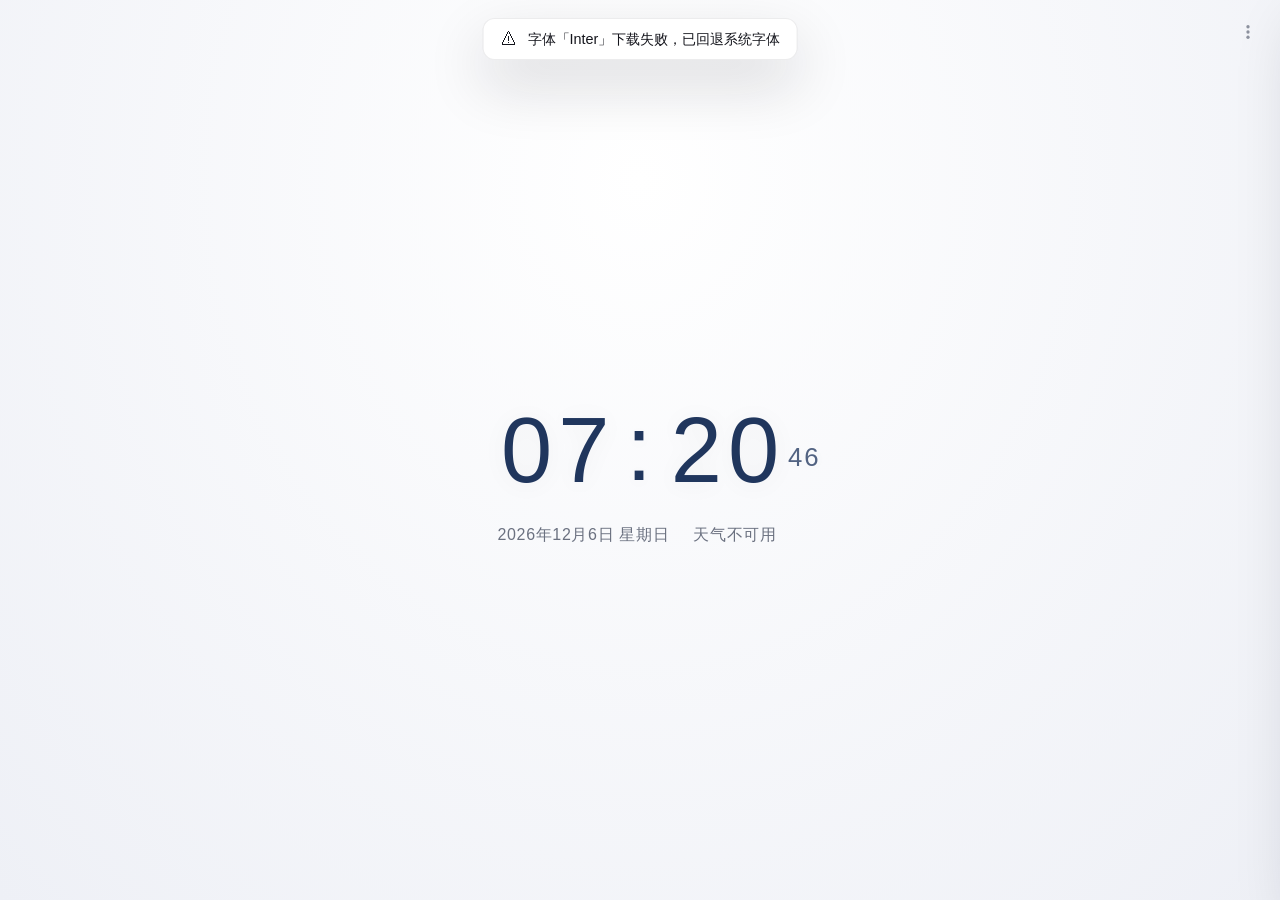
==== commit 7460eba7: "feat: 代码分层重构与设置面板改版 - 样式按职责拆为 css/ 下 10 个文件（base/digital/info-bar/styles/transitions/panel/responsiv" ====
--- a/program/index.html
+++ b/program/index.html
@@ -13,7 +13,21 @@
   <link rel="preconnect" href="https://fonts.googleapis.com">
   <link rel="preconnect" href="https://fonts.gstatic.com" crossorigin>
 
-  <link rel="stylesheet" href="styles.css">
+  <!-- 样式按职责拆分为 10 个文件：**加载顺序即层叠顺序，不要调换**。
+       base（变量/重置/布局）→ digital（数字时间）→ info-bar（日期天气）
+       → styles/*（风格套件：极简 / 表盘）→ transitions（切换过渡）
+       → panel（设置面板）→ responsive（横竖屏+无障碍）→ overlays（浮层）
+       → palette（配色预设，最后加载以保证覆盖顺序）。 -->
+  <link rel="stylesheet" href="css/base.css">
+  <link rel="stylesheet" href="css/digital.css">
+  <link rel="stylesheet" href="css/info-bar.css">
+  <link rel="stylesheet" href="css/styles/minimal.css">
+  <link rel="stylesheet" href="css/styles/analog.css">
+  <link rel="stylesheet" href="css/transitions.css">
+  <link rel="stylesheet" href="css/panel.css">
+  <link rel="stylesheet" href="css/responsive.css">
+  <link rel="stylesheet" href="css/overlays.css">
+  <link rel="stylesheet" href="css/palette.css">
 </head>
 <body data-style="minimal" data-theme="light" data-theme-mode="auto">
 
@@ -83,150 +97,189 @@
 
     <div class="settings-body">
 
-      <!-- 风格选择 -->
-      <section class="setting-group">
-        <h3>时钟风格</h3>
-        <select id="style-select" class="setting-select" aria-label="时钟风格">
-          <option value="minimal">◧ 极简</option>
-          <option value="analog">◔ 表盘</option>
-        </select>
-        <!-- 数字发光：三层模糊副本，光紧贴笔画（见 js/glow.js、报告第 12 节） -->
-        <label class="toggle-row" id="glow-toggle-row">
-          <span class="toggle-text">数字发光</span>
-          <input type="checkbox" id="glow-toggle" class="toggle-switch">
-        </label>
-        <!-- 表盘尺寸缩放（仅 analog 风格下显示）：滑动条作为缩放系数，乘到 vh/vw 基础比例上 -->
-        <label class="setting-label" id="analog-scale-row" hidden>
-          <span class="label-text">表盘尺寸</span>
-          <input type="range" id="analog-scale-slider" class="setting-slider" min="50" max="200" step="5" value="100">
-        </label>
-        <!-- 数字时间显示开关（仅 analog 风格下显示） -->
-        <label class="toggle-row" id="analog-digital-toggle-row" hidden>
-          <span class="toggle-text">显示数字时间</span>
-          <input type="checkbox" id="analog-digital-toggle" class="toggle-switch" checked>
-        </label>
-        <!-- 日期/天气显示与字号：所有风格通用，始终显示（不受风格影响） -->
-        <label class="toggle-row" id="show-date-row">
-          <span class="toggle-text">显示日期</span>
-          <input type="checkbox" id="show-date-toggle" class="toggle-switch" checked>
-        </label>
-        <label class="toggle-row">
-          <span class="toggle-text">显示天气</span>
-          <input type="checkbox" id="show-weather-toggle" class="toggle-switch" checked>
-        </label>
-        <label class="setting-label">
-          <span class="label-text">日期天气字号</span>
-          <input type="range" id="info-font-slider" class="setting-slider" min="10" max="28" step="1" value="16">
-        </label>
-      </section>
-
-        <!-- 配色预设（js/palette.js 动态填充选项；颜色变量见 styles.css 末尾
-             body[data-palette] 规则，浅/深模式自动联动） -->
-        <section class="setting-group">
-          <h3>配色预设</h3>
-          <select id="palette-select" class="setting-select" aria-label="配色预设"></select>
-        </section>
-
-        <!-- 时间格式 -->
-      <section class="setting-group">
-        <h3>时间格式</h3>
-        <div class="toggle-group" role="radiogroup" aria-label="时间格式">
-          <button class="format-option" data-format="24" role="radio" aria-checked="true">24 小时制</button>
-          <button class="format-option" data-format="12" role="radio" aria-checked="false">12 小时制</button>
-        </div>
-        <label class="toggle-row">
-          <span class="toggle-text">显示秒数</span>
-          <input type="checkbox" id="show-seconds-toggle" class="toggle-switch" checked>
-        </label>
-        <label class="toggle-row">
-          <span class="toggle-text">显示 AM/PM</span>
-          <input type="checkbox" id="show-ampm-toggle" class="toggle-switch" checked>
-        </label>
-        <p class="setting-hint">「显示 AM/PM」仅 12 小时制下生效；关闭秒数或 AM/PM 后时/分显示不受影响。</p>
-      </section>
-
-      <!-- 主题模式 -->
-      <section class="setting-group">
-        <h3>深色 / 浅色模式</h3>
-        <div class="toggle-group" role="radiogroup" aria-label="主题模式">
-          <button class="theme-option" data-mode="auto" role="radio" aria-checked="true">🌗 自动</button>
-          <button class="theme-option" data-mode="light" role="radio" aria-checked="false">☀ 浅色</button>
-          <button class="theme-option" data-mode="dark" role="radio" aria-checked="false">🌙 深色</button>
-        </div>
-        <p class="setting-hint" id="auto-theme-hint">自动模式：6:00 – 18:00 浅色，其余时间深色</p>
-      </section>
-
-      <!-- 字体设置（按风格独立） -->
-      <section class="setting-group" id="font-settings">
-        <h3>字体设置 <span class="current-style-label" id="current-style-label"></span></h3>
-        <label class="setting-label">
-          <span class="label-text">字体</span>
-          <select id="font-family-select" class="setting-select"></select>
-        </label>
-        <label class="setting-label">
-          <span class="label-text">字号</span>
-          <input type="range" id="font-size-slider" class="setting-slider" min="24" max="160" step="2" value="80">
-        </label>
-        <label class="setting-label">
-          <span class="label-text">字重</span>
-          <input type="range" id="font-weight-slider" class="setting-slider" min="100" max="900" step="100" value="400">
-        </label>
-        <label class="setting-label">
-          <span class="label-text">数字间距</span>
-          <input type="range" id="digit-gap-slider" class="setting-slider" min="-0.6" max="0.8" step="0.05" value="0">
-        </label>
-        <button id="clear-font-cache-btn" class="action-btn">🗑 清空字体缓存</button>
-        <p class="setting-hint" id="font-cache-hint">缓存可加速字体加载，无需联网即可使用。如遇字体显示异常可清空后重新加载。</p>
-      </section>
-
-      <!-- 时间同步（网络校准） -->
-      <section class="setting-group">
-        <h3>时间同步</h3>
-        <label class="toggle-row">
-          <span class="toggle-text">自动校准网络时间</span>
-          <input type="checkbox" id="auto-sync-toggle" class="toggle-switch" checked>
-        </label>
-        <p class="sync-status" id="sync-status">正在校准…</p>
-        <button id="resync-btn" class="action-btn">↻ 立即校准</button>
-        <p class="setting-hint">开启后自动从网络时间源校准（对齐 time.is 等网络时钟）；关闭则始终使用本地系统时间。</p>
-      </section>
-
-      <!-- 天气 -->
-      <section class="setting-group">
-        <h3>天气</h3>
-        <label class="setting-label">
-          <span class="label-text">数据源</span>
-          <select id="weather-source-select" class="setting-select" aria-label="天气数据源">
-            <option value="auto">自动（多源回退）</option>
-            <option value="amap">高德（中国区实况，需 API Key）</option>
-            <option value="ecmwf">ECMWF（Open-Meteo 模型）</option>
-            <option value="gfs">GFS（Open-Meteo 模型）</option>
-            <option value="cma">CMA 中国气象局（可能不稳定）</option>
-            <option value="wttr">wttr.in（无需 Key）</option>
+      <!-- 分组规范（2026-11-13 改版）：每个分组是一张可折叠卡片。
+           head 里三个元素必须有：.setting-group-title（标题）、.setting-group-sum（当前值摘要，
+           由 ui/panel-groups.js 渲染）、.setting-group-chev（折叠箭头）。
+           data-open 表示展开状态，由 panel-groups.js 读写并持久化到 state.uiOpen。 -->
+
+      <!-- 1. 时钟风格 -->
+      <section class="setting-group" data-group="clock" data-open="true">
+        <button class="setting-group-head" type="button" aria-expanded="true" aria-controls="group-body-clock">
+          <span class="setting-group-title">时钟风格</span>
+          <span class="setting-group-sum" data-sum="clock"></span>
+          <span class="setting-group-chev" aria-hidden="true"></span>
+        </button>
+        <div class="setting-group-body" id="group-body-clock">
+          <select id="style-select" class="setting-select" aria-label="时钟风格">
+            <option value="minimal">◧ 极简</option>
+            <option value="analog">◔ 表盘</option>
           </select>
-        </label>
-        <p class="setting-hint">自动模式按 高德 → ECMWF → GFS → wttr.in 顺序回退，直到成功；指定单一数据源时只使用该源。</p>
-        <p class="setting-hint" id="cma-warning" hidden>⚠ CMA 数据源（中国气象局 GRAPES 全球模型）可能因服务超负荷而不稳定，如遇异常请切换其他数据源。</p>
-        <label class="setting-label">
-          <span class="label-text">高德 API Key（可选）</span>
-          <input type="password" id="amap-key" class="setting-input" placeholder="粘贴高德 Web 服务 Key" autocomplete="off" spellcheck="false">
-        </label>
-        <p class="setting-hint" id="amap-key-hint">选择「高德」数据源时必须填写此 Key；Key 仅保存在本机浏览器。</p>
-        <p class="weather-status" id="weather-status">尚未获取天气数据</p>
-        <button id="refresh-weather" class="action-btn">↻ 刷新天气</button>
-      </section>
-
-      <!-- 显示 -->
-      <section class="setting-group">
-        <h3>显示</h3>
-        <div class="zoom-control">
-          <span class="label-text">全局缩放 <span class="slider-value" id="zoom-value">100%</span></span>
-          <div class="zoom-buttons">
-            <button id="zoom-out-btn" class="zoom-btn" aria-label="缩小" title="缩小">−</button>
-            <button id="zoom-in-btn" class="zoom-btn" aria-label="放大" title="放大">＋</button>
+          <!-- 表盘尺寸缩放（仅 analog 风格下显示）：滑动条作为缩放系数，乘到 vh/vw 基础比例上 -->
+          <label class="setting-label" id="analog-scale-row" hidden>
+            <span class="label-text">表盘尺寸</span>
+            <input type="range" id="analog-scale-slider" class="setting-slider" data-unit="%" min="50" max="200" step="5" value="100">
+          </label>
+          <!-- 数字时间显示开关（仅 analog 风格下显示） -->
+          <label class="toggle-row" id="analog-digital-toggle-row" hidden>
+            <span class="toggle-text">显示数字时间</span>
+            <input type="checkbox" id="analog-digital-toggle" class="toggle-switch" checked>
+          </label>
+          <!-- 日期/天气显示与字号：所有风格通用，始终显示（不受风格影响） -->
+          <label class="toggle-row" id="show-date-row">
+            <span class="toggle-text">显示日期</span>
+            <input type="checkbox" id="show-date-toggle" class="toggle-switch" checked>
+          </label>
+          <label class="toggle-row">
+            <span class="toggle-text">显示天气</span>
+            <input type="checkbox" id="show-weather-toggle" class="toggle-switch" checked>
+          </label>
+          <label class="setting-label">
+            <span class="label-text">日期天气字号</span>
+            <input type="range" id="info-font-slider" class="setting-slider" data-unit="px" min="10" max="28" step="1" value="16">
+          </label>
+        </div>
+      </section>
+
+      <!-- 2. 字体（按风格独立） -->
+      <section class="setting-group" id="font-settings" data-group="font" data-open="true">
+        <button class="setting-group-head" type="button" aria-expanded="true" aria-controls="group-body-font">
+          <span class="setting-group-title">字体 <span class="current-style-label" id="current-style-label"></span></span>
+          <span class="setting-group-sum" data-sum="font"></span>
+          <span class="setting-group-chev" aria-hidden="true"></span>
+        </button>
+        <div class="setting-group-body" id="group-body-font">
+          <label class="setting-label">
+            <span class="label-text">字体</span>
+            <select id="font-family-select" class="setting-select"></select>
+          </label>
+          <label class="setting-label">
+            <span class="label-text">字号</span>
+            <input type="range" id="font-size-slider" class="setting-slider" data-unit="px" min="24" max="160" step="2" value="80">
+          </label>
+          <label class="setting-label">
+            <span class="label-text">字重</span>
+            <input type="range" id="font-weight-slider" class="setting-slider" data-unit="" min="100" max="900" step="100" value="400">
+          </label>
+          <label class="setting-label">
+            <span class="label-text">数字间距</span>
+            <input type="range" id="digit-gap-slider" class="setting-slider" data-unit="em" min="-0.6" max="0.8" step="0.05" value="0">
+          </label>
+          <button id="clear-font-cache-btn" class="action-btn">🗑 清空字体缓存</button>
+          <p class="setting-hint" id="font-cache-hint">缓存可加速字体加载；如遇显示异常可清空重载。</p>
+        </div>
+      </section>
+
+      <!-- 3. 外观（配色 / 深浅 / 光效） -->
+      <section class="setting-group" data-group="look" data-open="true">
+        <button class="setting-group-head" type="button" aria-expanded="true" aria-controls="group-body-look">
+          <span class="setting-group-title">外观</span>
+          <span class="setting-group-sum" data-sum="look"></span>
+          <span class="setting-group-chev" aria-hidden="true"></span>
+        </button>
+        <div class="setting-group-body" id="group-body-look">
+          <!-- 配色预设（js/palette.js 动态填充选项；颜色变量见 css/palette.css，
+               浅/深模式自动联动） -->
+          <label class="setting-label">
+            <span class="label-text">配色预设</span>
+            <select id="palette-select" class="setting-select" aria-label="配色预设"></select>
+          </label>
+          <div class="toggle-group" role="radiogroup" aria-label="主题模式">
+            <button class="theme-option" data-mode="auto" role="radio" aria-checked="true">🌗 自动</button>
+            <button class="theme-option" data-mode="light" role="radio" aria-checked="false">☀ 浅色</button>
+            <button class="theme-option" data-mode="dark" role="radio" aria-checked="false">🌙 深色</button>
           </div>
-        </div>
-        <button id="fullscreen-btn" class="action-btn">⛶ 切换全屏</button>
+          <p class="setting-hint" id="auto-theme-hint">自动模式：6:00 – 18:00 浅色，其余时间深色</p>
+          <!-- 霓虹光效（内部实现为数字发光层）：三层模糊副本，光紧贴笔画
+               （见 js/core/glow.js、css/overlays.css）。
+               只在深色模式下生效：浅色背景上同样强度会发灰发脏，故浅色下不发光
+               （CSS 用 body[data-glow][data-theme="dark"] 限定，切回深色自动恢复）。 -->
+          <label class="toggle-row" id="glow-toggle-row">
+            <span class="toggle-text">霓虹光效</span>
+            <input type="checkbox" id="glow-toggle" class="toggle-switch">
+          </label>
+          <p class="setting-hint">仅在深色模式下生效，浅色模式不启用光效。</p>
+        </div>
+      </section>
+
+      <!-- 4. 时间格式 -->
+      <section class="setting-group" data-group="format" data-open="false">
+        <button class="setting-group-head" type="button" aria-expanded="false" aria-controls="group-body-format">
+          <span class="setting-group-title">时间格式</span>
+          <span class="setting-group-sum" data-sum="format"></span>
+          <span class="setting-group-chev" aria-hidden="true"></span>
+        </button>
+        <div class="setting-group-body" id="group-body-format">
+          <div class="toggle-group" role="radiogroup" aria-label="时间格式">
+            <button class="format-option" data-format="24" role="radio" aria-checked="true">24 小时制</button>
+            <button class="format-option" data-format="12" role="radio" aria-checked="false">12 小时制</button>
+          </div>
+          <label class="toggle-row">
+            <span class="toggle-text">显示秒数</span>
+            <input type="checkbox" id="show-seconds-toggle" class="toggle-switch" checked>
+          </label>
+          <label class="toggle-row">
+            <span class="toggle-text">显示 AM/PM</span>
+            <input type="checkbox" id="show-ampm-toggle" class="toggle-switch" checked>
+          </label>
+          <p class="setting-hint">「显示 AM/PM」仅 12 小时制下生效；关闭秒数或 AM/PM 后时/分显示不受影响。</p>
+        </div>
+      </section>
+
+      <!-- 5. 同步与天气（低频，默认折叠） -->
+      <section class="setting-group" data-group="data" data-open="false">
+        <button class="setting-group-head" type="button" aria-expanded="false" aria-controls="group-body-data">
+          <span class="setting-group-title">同步与天气</span>
+          <span class="setting-group-sum" data-sum="data"></span>
+          <span class="setting-group-chev" aria-hidden="true"></span>
+        </button>
+        <div class="setting-group-body" id="group-body-data">
+          <label class="toggle-row">
+            <span class="toggle-text">自动校准网络时间</span>
+            <input type="checkbox" id="auto-sync-toggle" class="toggle-switch" checked>
+          </label>
+          <p class="sync-status" id="sync-status">正在校准…</p>
+          <button id="resync-btn" class="action-btn">↻ 立即校准</button>
+          <p class="setting-hint">开启后自动从网络时间源校准（对齐 time.is 等网络时钟）；关闭则始终使用本地系统时间。</p>
+          <label class="setting-label">
+            <span class="label-text">天气数据源</span>
+            <select id="weather-source-select" class="setting-select" aria-label="天气数据源">
+              <option value="auto">自动（多源回退）</option>
+              <option value="amap">高德（中国区实况，需 API Key）</option>
+              <option value="ecmwf">ECMWF（Open-Meteo 模型）</option>
+              <option value="gfs">GFS（Open-Meteo 模型）</option>
+              <option value="cma">CMA 中国气象局（可能不稳定）</option>
+              <option value="wttr">wttr.in（无需 Key）</option>
+            </select>
+          </label>
+          <p class="setting-hint">自动模式按 高德 → ECMWF → GFS → wttr.in 顺序回退，直到成功；指定单一数据源时只使用该源。</p>
+          <p class="setting-hint" id="cma-warning" hidden>⚠ CMA 数据源（中国气象局 GRAPES 全球模型）可能因服务超负荷而不稳定，如遇异常请切换其他数据源。</p>
+          <label class="setting-label">
+            <span class="label-text">高德 API Key（可选）</span>
+            <input type="password" id="amap-key" class="setting-input" placeholder="粘贴高德 Web 服务 Key" autocomplete="off" spellcheck="false">
+          </label>
+          <p class="setting-hint" id="amap-key-hint">选择「高德」数据源时必须填写此 Key；Key 仅保存在本机浏览器。</p>
+          <p class="weather-status" id="weather-status">尚未获取天气数据</p>
+          <button id="refresh-weather" class="action-btn">↻ 刷新天气</button>
+        </div>
+      </section>
+
+      <!-- 6. 显示（低频，默认折叠） -->
+      <section class="setting-group" data-group="display" data-open="false">
+        <button class="setting-group-head" type="button" aria-expanded="false" aria-controls="group-body-display">
+          <span class="setting-group-title">显示</span>
+          <span class="setting-group-sum" data-sum="display"></span>
+          <span class="setting-group-chev" aria-hidden="true"></span>
+        </button>
+        <div class="setting-group-body" id="group-body-display">
+          <div class="zoom-control">
+            <span class="label-text">全局缩放 <span class="slider-value" id="zoom-value">100%</span></span>
+            <div class="zoom-buttons">
+              <button id="zoom-out-btn" class="zoom-btn" aria-label="缩小" title="缩小">−</button>
+              <button id="zoom-in-btn" class="zoom-btn" aria-label="放大" title="放大">＋</button>
+            </div>
+          </div>
+          <button id="fullscreen-btn" class="action-btn">⛶ 切换全屏</button>
+        </div>
       </section>
 
     </div>
@@ -242,25 +295,28 @@
 
   <!-- 模块化脚本：经典脚本 + 全局命名空间（window.ClockXxx），无需本地服务器/Node，
        双击 HTML（file:// 协议）即可运行。加载顺序即依赖顺序（defer 保证按文档序执行）：
-       utils → config → dom → state → timeSync → theme → clock → glow →
-       analogClock → fonts → fontToast → style → palette → weather → fullscreen →
-       settings → main -->
-  <script src="js/utils.js" defer></script>
-  <script src="js/config.js" defer></script>
-  <script src="js/dom.js" defer></script>
-  <script src="js/state.js" defer></script>
-  <script src="js/timeSync.js" defer></script>
-  <script src="js/theme.js" defer></script>
-  <script src="js/clock.js" defer></script>
-  <script src="js/glow.js" defer></script>
-  <script src="js/analogClock.js" defer></script>
-  <script src="js/fonts.js" defer></script>
-  <script src="js/fontToast.js" defer></script>
-  <script src="js/style.js" defer></script>
-  <script src="js/palette.js" defer></script>
-  <script src="js/weather.js" defer></script>
-  <script src="js/fullscreen.js" defer></script>
-  <script src="js/settings.js" defer></script>
+       core：utils → config → dom → state → timeSync → theme → clock → glow →
+       fonts → fontToast → palette → weather → fullscreen
+       styles：analog（风格套件）→ ui：style → select → slider → panel-groups → settings → main -->
+  <script src="js/core/utils.js" defer></script>
+  <script src="js/core/config.js" defer></script>
+  <script src="js/core/dom.js" defer></script>
+  <script src="js/core/state.js" defer></script>
+  <script src="js/core/timeSync.js" defer></script>
+  <script src="js/core/theme.js" defer></script>
+  <script src="js/core/clock.js" defer></script>
+  <script src="js/core/glow.js" defer></script>
+  <script src="js/styles/analog.js" defer></script>
+  <script src="js/core/fonts.js" defer></script>
+  <script src="js/core/fontToast.js" defer></script>
+  <script src="js/ui/style.js" defer></script>
+  <script src="js/core/palette.js" defer></script>
+  <script src="js/core/weather.js" defer></script>
+  <script src="js/core/fullscreen.js" defer></script>
+  <script src="js/ui/select.js" defer></script>
+  <script src="js/ui/slider.js" defer></script>
+  <script src="js/ui/panel-groups.js" defer></script>
+  <script src="js/ui/settings.js" defer></script>
   <script src="js/main.js" defer></script>
 </body>
 </html>
--- a/program/css/base.css
+++ b/program/css/base.css
@@ -0,0 +1,100 @@
+/* ==========================================================================
+   基础层：变量 / 重置 / 主布局
+   所有其他样式文件都建立在它之上（变量定义在这里）
+   本文件仅承载一个区块；
+   加载顺序即层叠顺序，不得调换（见 index.html）。
+/* ========================================================================== */
+
+/* ==========================================================================
+   Fullscreen Web Clock - styles.css
+   ========================================================================== */
+
+/* ---------- 1. Reset & Base ---------- */
+*,
+*::before,
+*::after {
+  margin: 0;
+  padding: 0;
+  box-sizing: border-box;
+}
+
+html,
+body {
+  height: 100%;
+  width: 100%;
+  overflow: hidden;
+  font-family: 'Inter', 'PingFang SC', 'Microsoft YaHei', sans-serif;
+  -webkit-font-smoothing: antialiased;
+  -moz-osx-font-smoothing: grayscale;
+  user-select: none;
+  -webkit-tap-highlight-color: transparent;
+}
+
+body {
+  /* 原生控件（下拉列表弹出层、滚动条等）默认按浅色渲染，深色模式在下方覆盖 */
+  color-scheme: light;
+  /* 主题变量（浅色为默认值，深色在下方覆盖） */
+  --bg-color: #f2f3f7;
+  --bg-gradient: radial-gradient(ellipse at 50% 20%, #ffffff 0%, #eef0f6 100%);
+  --text-color: #14151c;
+  --text-secondary: #6b7180;
+  --text-tertiary: #9aa0ae;
+  --accent-color: #3b82f6;
+  --accent-rgb: 59, 130, 246;
+  /* 时间数字主色：以主色为倾向的文字色（accent 30% + text 70%），
+     使数字在浅/深模式、各配色预设下都带明显而协调的色彩倾向；
+     color-mix 引用变量时在 .time-display 使用点求值，故自动跟随
+     配色预设覆盖后的 --accent-color / --text-color；
+     不支持 color-mix 的旧浏览器忽略该声明 → 回退 var(--text-color) */
+  --digit-color: color-mix(in srgb, var(--accent-color) 30%, var(--text-color));
+  --panel-bg: #ffffff;
+  --panel-border: rgba(20, 21, 28, 0.08);
+  --panel-shadow: 0 24px 60px rgba(20, 21, 28, 0.16);
+  --control-bg: #eceef4;
+  --control-hover: #e0e4ee;
+  --control-active: #d4d9e6;
+  --divider: rgba(20, 21, 28, 0.08);
+
+  background: var(--bg-gradient);
+  background-color: var(--bg-color);
+  color: var(--text-color);
+  transition: background-color 0.6s ease, color 0.6s ease;
+}
+
+body[data-theme="dark"] {
+  /* 深色模式下原生控件按深色渲染，避免浅色系统列表 + 亮字看不清 */
+  color-scheme: dark;
+  --bg-color: #0d0e16;
+  --bg-gradient: radial-gradient(ellipse at 50% 20%, #16182a 0%, #0a0b12 100%);
+  --text-color: #e8eaf2;
+  --text-secondary: #a8adbd;
+  --text-tertiary: #63697c;
+  --accent-color: #6aa6ff;
+  --accent-rgb: 106, 166, 255;
+  --panel-bg: #1a1c2c;
+  --panel-border: rgba(255, 255, 255, 0.08);
+  --panel-shadow: 0 24px 60px rgba(0, 0, 0, 0.5);
+  --control-bg: #22243a;
+  --control-hover: #2b2e4a;
+  --control-active: #343860;
+  --divider: rgba(255, 255, 255, 0.08);
+}
+
+/* ---------- 2. 主布局 ---------- */
+
+#clock-app {
+  position: fixed;
+  inset: 0;
+  display: flex;
+  flex-direction: column;
+  align-items: center;
+  justify-content: center;
+  --clock-gap: clamp(12px, 3vh, 36px);
+  gap: var(--clock-gap);
+  padding: max(16px, env(safe-area-inset-top)) max(16px, env(safe-area-inset-right))
+           max(16px, env(safe-area-inset-bottom)) max(16px, env(safe-area-inset-left));
+  /* 关键元素不溢出 */
+  min-width: 0;
+  min-height: 0;
+}
+
--- a/program/css/digital.css
+++ b/program/css/digital.css
@@ -0,0 +1,204 @@
+/* ==========================================================================
+   数字时间：容器 / 冒号锚定 / 时分组 / 秒数单元 / 数字槽位
+   表盘风格同样复用（可显示数字时间）
+   本文件仅承载一个区块；
+   加载顺序即层叠顺序，不得调换（见 index.html）。
+/* ========================================================================== */
+
+/* ---------- 3. 数字时间 ---------- */
+
+.digital-container {
+  /* 数字时间作为主视觉：绝对定位铺满屏幕并居中 → 严格对齐 X/Y 轴中心 */
+  position: absolute;
+  inset: 0;
+  display: flex;
+  align-items: center;
+  justify-content: center;
+  width: 100%;
+  min-height: 0;
+}
+
+.time-display {
+  /* 由 JS 动态设置 --clock-font 与 --clock-font-size；
+     min() 视口约束保证任何字号下都不溢出 */
+  font-family: var(--clock-font, 'Inter', sans-serif);
+  /* 三段约束统一走变量：--clock-size-cap 为字号上限，--clock-size-vw/vh 为
+     视口比例系数（无单位数字）。横竖屏媒体查询只覆盖这两个系数，
+     不再重复整条 font-size（旧实现有 9 处重复声明，改动时极易漏改） */
+  font-size: min(
+    var(--clock-font-size, var(--clock-size-cap, 96px)),
+    calc(var(--clock-size-vw, 20) * 1vw / var(--zoom-factor, 1)),
+    calc(var(--clock-size-vh, 28) * 1vh / var(--zoom-factor, 1))
+  );
+  font-weight: var(--clock-font-weight, 200);
+  line-height: 1.05;
+  letter-spacing: 0.02em;
+  white-space: nowrap;
+  /* 时间数字颜色：带主色倾向的强调色（由 body --digit-color 提供，
+     自动跟随浅/深模式与配色预设；不支持 color-mix 时回退 text-color）。
+     冒号继承同色，与数字协调；秒数/AM/PM 由各自规则设为次要色 */
+  color: var(--digit-color, var(--text-color));
+  /* 锚点布局：容器铺满数字区全宽，子元素全部绝对定位，左右两侧均以
+     50%（视口中线）为基准向两侧展开 —— 以冒号为基准锚定时/分/秒，
+     右侧内容（秒数、AM/PM）宽度变化不再影响左侧时/分的位置 */
+  position: relative;
+  display: block;
+  width: 100%;
+  box-sizing: border-box;
+  /* 上下对称 padding 撑起容器高度（恰好一行行高 1.05em），数字行垂直
+     居中于容器 → top:50% 即数字行中心（与冒号 Y 轴基准一致） */
+  padding-top: 0.525em;
+  padding-bottom: 0.525em;
+  /* 秒数单元参数（本容器为主字号上下文，所有定位 calc 的 em 均相对主字号）：
+     --seconds-scale 秒数字号相对主字号比例（数字，供 margin-top 乘法）；
+     --seconds-font-size 秒数字号（长度，供 font-size 直接使用 —— 注意
+       font-size 不接受无单位数字值，var() 替换纯数字会被浏览器丢弃）；
+     --seconds-shift 秒数相对自身字号的下移量。
+     缩放职责由 .seconds 承担（.seconds-wrapper 保持主字号，保证 left/margin-top
+     中的 em 单位正确），analog / 横屏矮屏只需覆盖这三个变量 */
+  --seconds-scale: 0.28;
+  --seconds-font-size: 0.28em;
+  --seconds-shift: 0.28em;
+}
+
+.time-display .hours,
+.time-display .minutes {
+  font-variant-numeric: tabular-nums;
+}
+
+/* 冒号：绝对定位于 time-display 的水平/垂直中点。
+   - X 轴：.digital-container 已将 time-display 整体水平居中（左缘到视口中线
+     距离 = 右缘到视口中线距离），left:50% 即视口水平中点 → 无论小时位数、
+     秒数、AM/PM 是否存在、字号多大，冒号中心始终严格对齐屏幕 X 轴中点；
+   - Y 轴：top:50% 以实际显示区域（time-display 内容盒 = 数字行盒高度）为
+     基准自适应居中，任意屏幕尺寸/分辨率下位置恒定。
+   translateY(-52%) 为光学微调（冒号字形视觉中心通常略低于数字字形中心）。 */
+.time-display .colon {
+  position: absolute;
+  left: 50%;
+  top: 50%;
+  transform: translate(-50%, -52%);
+  margin: 0;
+  /* 最上层（安全网）：时/分数字锚定在 --clock-colon-gap（≥0.2em）空隙之外、
+     永不到达冒号，此处确保任何叠加/层叠情况下冒号始终完整可见 */
+  z-index: 1000;
+}
+
+/* 时/分数字组：以冒号为基准锚定左右。
+   - 右/左缘 = 冒号中心 ± var(--clock-colon-gap) 冒号空隙（由数字间距滑块联动
+     派生：colonGap = clamp(0.3 + gap*0.25, 0.2, 0.6)，默认 0.3em；方向与数字
+     间距一致（数字拉开冒号同步外移、层叠时收敛），下限 0.2em 已考虑冒号自身
+     宽度，保证任何间距下数字都不会与冒号重叠或覆盖冒号）：
+       · --clock-colon-gap：冒号 ↔ 时/分数字组的空隙（时、分、秒整体联动）
+       · --clock-digit-gap：组内数字之间间隔（负值=字符层叠），只影响组内
+   - margin-top: -0.525em（= 半行高，em 相对自身字号）把行盒中心对齐容器
+     中线，垂直位置与原 flex 布局保持一致 */
+.time-display .hours,
+.time-display .minutes {
+  position: absolute;
+  top: 50%;
+  margin: 0;
+  margin-top: -0.525em;
+}
+
+.time-display .hours {
+  right: calc(50% + var(--clock-colon-gap, 0.3em));
+}
+
+.time-display .minutes {
+  left: calc(50% + var(--clock-colon-gap, 0.3em));
+}
+
+/* 秒数 + AM/PM 单元：紧随分钟组右侧（左缘 = 分钟右缘 + 0.18em 基础空隙
+   + gap 联动，minutes 恒为 2 位，宽度 = 2 × 数字槽位 + 组内 1 个 gap）。
+   冒号空隙部分同样引用 var(--clock-colon-gap) —— 冒号间距变化时秒数整体
+   跟随分钟右缘联动，秒数自身间距恒定、与 AM/PM 保持一致，且永不与分钟/
+   冒号重叠。
+   font-size 保持主字号（缩放由内部 .seconds 承担），因此 left/margin-top
+   中的 em 均为主字号单位，与 .hours/.minutes/.digit 的间距变量一致 */
+.time-display .seconds-wrapper {
+  position: absolute;
+  top: 50%;
+  /* 距离分钟数的间距用 --clock-seconds-gap（随数字间距滑动条联动，见 style.js） */
+  left: calc(50% + var(--clock-colon-gap, 0.3em) + var(--clock-seconds-gap, 0.18em) + 2 * var(--clock-digit-width, 0.62em) + var(--clock-digit-gap, 0em));
+  /* 固定宽度 = 2 个数字槽位宽度（× 秒数缩放系数）：即使秒数隐藏（display:none）
+     wrapper 宽度仍保持恒定，AM/PM 的 left:50% 水平居中基准不随秒数开关漂移。
+     --clock-digit-width 为 em（相对主字号），--seconds-scale 为数字，相乘得长度 */
+  width: calc(2 * var(--clock-digit-width, 0.62em) * var(--seconds-scale, 0.32));
+  font-weight: 400;
+  /* 秒数取「主数字色的淡化版」：与主数字同色系，主次靠字号区分。
+     此前直接用 --text-secondary，但各配色预设的 text-secondary 色调强弱不一
+     → 星蓝下秒数偏中性灰、海洋/落日等偏彩色，看起来像两套系统。
+     第二个颜色用 --bg-color（而非透明）便于估对比度；
+     不支持 color-mix 的旧浏览器忽略第二行，回退到 text-secondary。 */
+  color: var(--text-secondary);
+  color: color-mix(in srgb, var(--digit-color) 76%, var(--bg-color));
+  opacity: 1;
+  /* 垂直：小字行盒中心 = 容器中线 + (--seconds-shift × --seconds-scale)，
+     等效原 align-self:center + translateY(0.28em)。用 margin-top 而非 transform ——
+     transform 会创建层叠上下文，使秒数无法与时/分数字按全局 z-index
+     层叠（要求最左在上、往右依次降低） */
+  margin-top: calc(-0.5 * var(--seconds-scale) * 1.05em + var(--seconds-shift) * var(--seconds-scale));
+  margin-left: 0;
+  /* AM/PM 定位包含块：absolute 后代在 margin 偏移后的坐标空间中定位，
+     因此 AM/PM 随秒数整体下移，12/24 小时制切换时秒数位置保持恒定 */
+}
+
+.time-display .seconds {
+  /* 块级：从 .seconds-wrapper 顶部排布，摆脱行内 baseline 下沉（否则会在
+     92px 行盒中按基线对齐，秒数被推到行盒底部、超出主显示行）；
+     wrapper 高度随之收缩为秒数字行高，使 margin-top 公式精确生效 */
+  display: block;
+  font-variant-numeric: tabular-nums;
+  /* 秒数字号缩放（相对主字号，长度值），仅缩放内部数字，不影响定位计算 */
+  font-size: var(--seconds-font-size);
+  /* 行高用数字（相对自身字号），与内部 .digit 一致，数字垂直居中 */
+  line-height: 1.05;
+}
+
+/* 每个数字独立槽位：同宽 + 居中，任意字体（含非等宽）下数字位置恒定、互不干扰；
+   --clock-digit-width 由 JS 按当前字体实测最宽数字（em 单位，随字号自适应）；
+   position:relative 为层叠基础（z-index 由 JS 按全局从左到右递减设置） */
+.time-display .digit {
+  display: inline-block;
+  width: var(--clock-digit-width, 0.62em);
+  text-align: center;
+  letter-spacing: 0;
+  position: relative;
+}
+
+/* 数字间距：仅时/分数字参与（--clock-digit-gap，em，可为负 → 字符层叠效果），
+   由设置面板滑动条调节，按风格独立持久化（JS 写入根变量）；
+   秒数间距固定为 0（不设 margin，不受滑杆影响），与 AM/PM 保持一致的稳定样式 */
+.time-display .hours .digit + .digit,
+.time-display .minutes .digit + .digit {
+  margin-left: var(--clock-digit-gap, 0em);
+}
+
+/* AM/PM 标识：绝对定位于秒数正上方居中，与秒数组成整体单元（不占文档流，
+   切换 12/24 小时制时秒数对齐完全不受影响） */
+.time-display .ampm {
+  position: absolute;
+  bottom: calc(100% + 0.18em);
+  left: 50%;
+  transform: translateX(-50%);
+  /* 字号与字重均与秒数一致（--seconds-font-size + font-weight 400），
+     保证 AM/PM 与秒数在视觉上属于同一单元 */
+  font-size: var(--seconds-font-size, 0.28em);
+  font-weight: 400;
+  /* 与秒数同色（两者视觉上是一个单元），同样由主数字色派生 */
+  color: var(--text-secondary);
+  color: color-mix(in srgb, var(--digit-color) 76%, var(--bg-color));
+  letter-spacing: 0.08em;
+  white-space: nowrap;
+  line-height: 1;
+}
+
+/* 秒数显示开关：关闭时只隐藏 .seconds（block 元素），保留 .seconds-wrapper
+   作为 AM/PM 的定位包含块 —— wrapper 高度归零后 AM/PM 的 bottom:calc(100%+0.18em)
+   仍锚定在秒数行顶上方，AM/PM 位置不变，实现秒数与 AM/PM 开关完全独立。
+   由设置面板开关控制（JS 写 body[data-show-seconds]），不影响冒号锚定的时/分布局 */
+body[data-show-seconds="off"] .time-display .seconds {
+  display: none;
+}
+
--- a/program/css/info-bar.css
+++ b/program/css/info-bar.css
@@ -0,0 +1,56 @@
+/* ==========================================================================
+   信息条：日期 + 天气
+   两种风格共用
+   本文件仅承载一个区块；
+   加载顺序即层叠顺序，不得调换（见 index.html）。
+/* ========================================================================== */
+
+/* ---------- 4. 信息条（日期 + 天气） ---------- */
+
+.info-bar {
+  /* 贴靠在主视觉（数字时间/表盘）下方：top 由 JS 计算 --main-bottom（主视觉
+     底部相对视口的位置）+ --clock-gap（间隙），水平居中 —— 不固定底部，
+     随主视觉高度（字号/表盘尺寸）动态跟随 */
+  position: absolute;
+  top: calc(var(--main-bottom, 50%) + var(--clock-gap, 32px));
+  left: 50%;
+  transform: translateX(-50%);
+  display: flex;
+  align-items: center;
+  justify-content: center;
+  gap: clamp(10px, 2vw, 24px);
+  /* 字号由设置面板「日期天气字号」滑动条控制（--info-font-size，px），
+     以 4vw 为上限：信息栏内容约 20 字符，4vw 让内容在窄屏下仍可读且不溢出 */
+  font-size: min(var(--info-font-size, 16px), 4vw);
+  color: var(--text-secondary);
+  font-weight: 300;
+  letter-spacing: 0.04em;
+  white-space: nowrap;
+  /* 宽度不限制（不换行、不溢出）；水平居中 + 不 wrap */
+  max-width: none;
+  flex-wrap: nowrap;
+  text-align: center;
+}
+
+/* 日期/天气显示开关：关闭日期或天气时隐藏对应元素；
+   info-bar 为 flex justify-content:center，剩余元素自动居中 */
+body[data-show-date="off"] .date-display,
+body[data-show-weather="off"] .weather-display {
+  display: none;
+}
+
+.weather-display {
+  display: inline-flex;
+  align-items: center;
+  gap: 6px;
+}
+
+.weather-icon {
+  font-size: 1.1em;
+  line-height: 1;
+}
+
+.weather-text {
+  font-variant-numeric: tabular-nums;
+}
+
--- a/program/css/styles/minimal.css
+++ b/program/css/styles/minimal.css
@@ -0,0 +1,19 @@
+/* ==========================================================================
+   风格套件 · 极简（minimal）
+   只放极简独有的规则，通用数字样式在 css/digital.css
+   本文件仅承载一个区块；
+   加载顺序即层叠顺序，不得调换（见 index.html）。
+/* ========================================================================== */
+
+/* ==========================================================================
+   风格 1：极简风（minimal）—— 数字时间
+   ==========================================================================
+   全局数字样式（字体、字号、间距、颜色、定位）都在「3. 数字时间」里定义，
+   本段只补极简独有的两处：字重跟随面板变量、极轻投影。
+   阴影只做一层：让 92px 大字在纯色底上不显得像"贴纸"，栅格化成本可忽略。 */
+
+body[data-style="minimal"] .time-display {
+  font-weight: var(--clock-font-weight, 200);
+  text-shadow: 0 2px 24px rgba(0, 0, 0, 0.06);
+}
+
--- a/program/css/styles/analog.css
+++ b/program/css/styles/analog.css
@@ -0,0 +1,139 @@
+/* ==========================================================================
+   风格套件 · 模拟表盘（analog）
+   表盘本体与表盘风格下的几何覆写；横竖屏内的额外汇覆写在 css/responsive.css
+   本文件仅承载一个区块；
+   加载顺序即层叠顺序，不得调换（见 index.html）。
+/* ========================================================================== */
+
+/* ==========================================================================
+   风格 2：经典模拟表盘（analog）
+   ========================================================================== */
+
+/* 模拟表盘容器：analog 风格下作为主视觉，绝对定位铺满屏幕并居中 →
+   表盘严格对齐 X/Y 轴中心（数字时间在表盘下方、信息条在底部） */
+.analog-container {
+  display: none;
+  align-items: center;
+  justify-content: center;
+  width: 100%;
+  min-height: 0;
+  overflow: hidden;
+}
+
+body[data-style="analog"] .analog-container {
+  display: flex;
+  position: absolute;
+  inset: 0;
+}
+
+/* analog 下数字时间不再居中，而是定位在表盘正下方（表盘半高 + gap） */
+body[data-style="analog"] .digital-container {
+  top: calc(50% + min(calc(26vh * var(--analog-scale, 1)), calc(35vw * var(--analog-scale, 1))) + var(--clock-gap));
+  bottom: auto;
+  align-items: flex-start;
+  justify-content: center;
+}
+
+.analog-clock {
+  /* 宽度由视口比例主导（高度为主、宽度为辅），乘以 --analog-scale 缩放系数
+     （设置面板「表盘尺寸」滑动条控制，默认 1）——纯 vh/vw 比例、无固定像素上限，
+     窗口大小改变时表盘跟随比例缩放而非固定像素大小 */
+  width: min(calc(52vh * var(--analog-scale, 1)), calc(70vw * var(--analog-scale, 1)));
+  height: auto;
+  max-width: 100%;
+  max-height: 100%;
+  display: block;
+  overflow: visible;
+  /* 表盘文字/刻度/表针统一经 color（var 兼容所有浏览器）+ currentColor 继承主题色，
+     规避部分浏览器在 SVG fill/stroke 中直接使用 var() 失效导致深色模式下文字不可读 */
+  color: var(--text-color);
+}
+
+/* 表盘元素 —— 颜色全部经 currentColor 传入（各元素 color 已在 HTML 内联样式或上方容器中定义） */
+.clock-face-outer {
+  fill: currentColor;   /* color 来自内联 style="color: var(--bg-color)" */
+  stroke: var(--text-secondary);
+  stroke-width: 1.5;
+  opacity: 0.9;
+}
+
+.clock-face-inner {
+  fill: currentColor;   /* color 来自内联 style="color: var(--bg-color)" */
+  stroke: var(--divider);
+  stroke-width: 1;
+  fill-opacity: 0.35;
+}
+
+.minute-tick {
+  stroke: currentColor; /* color 来自 <g id="minute-ticks"> 内联 style="color: var(--text-tertiary)" */
+  stroke-width: 1.2;
+  opacity: 0.7;
+}
+
+.hour-marker {
+  stroke: currentColor; /* color 继承自 .analog-clock */
+  stroke-width: 4;
+  stroke-linecap: round;
+}
+
+.hour-number {
+  fill: currentColor;   /* color 继承自 .analog-clock（深色模式下为亮色，可读性不受 SVG var() 兼容性影响） */
+  font-family: 'Cinzel', 'Playfair Display', serif;
+  font-size: 26px;
+  font-weight: 400;
+  text-anchor: middle;
+  dominant-baseline: central;
+  opacity: 0.9;
+}
+
+.hour-hand,
+.minute-hand {
+  stroke: currentColor; /* color 继承自 .analog-clock */
+  stroke-linecap: round;
+}
+
+.hour-hand {
+  stroke-width: 9;
+}
+
+.minute-hand {
+  stroke-width: 6;
+  opacity: 0.85;
+}
+
+.second-hand {
+  stroke: currentColor; /* color 来自内联 style="color: var(--accent-color)" */
+  stroke-width: 2.5;
+  stroke-linecap: round;
+}
+
+.clock-center-outer {
+  fill: currentColor;   /* color 来自内联 style="color: var(--bg-color)" */
+  stroke: var(--accent-color);
+  stroke-width: 2;
+}
+
+.clock-center-inner {
+  fill: currentColor;   /* color 来自内联 style="color: var(--accent-color)" */
+}
+
+/* analog 风格下数字时间缩小，置于表盘下方 */
+body[data-style="analog"] .time-display {
+  --clock-size-cap: 40px;
+  --clock-size-vw: 8;
+  --clock-size-vh: 10;
+  /* 模拟表盘下秒数略大、下移量更小（覆盖 --seconds-scale/--seconds-shift，
+     定位 margin-top 公式自动适配，无需单独改 margin） */
+  --seconds-scale: 0.42;
+  --seconds-font-size: 0.42em;
+  --seconds-shift: 0.12em;
+}
+
+/* analog 风格：数字时间显示开关关闭时，隐藏整个数字时间区域 */
+body[data-style="analog"][data-analog-digital="off"] .digital-container {
+  display: none;
+}
+
+body[data-style="analog"] .info-bar {
+}
+
--- a/program/css/transitions.css
+++ b/program/css/transitions.css
@@ -0,0 +1,27 @@
+/* ==========================================================================
+   风格切换过渡
+   依赖 .time-display / .info-bar 的基础声明，位置需在 styles/* 之后
+   本文件仅承载一个区块；
+   加载顺序即层叠顺序，不得调换（见 index.html）。
+/* ========================================================================== */
+
+/* ==========================================================================
+   风格切换动画
+   ========================================================================== */
+
+body {
+  transition:
+    background-color 0.6s ease,
+    color 0.6s ease;
+}
+
+.time-display,
+.info-bar,
+.analog-clock {
+  transition:
+    color 0.5s ease,
+    text-shadow 0.5s ease,
+    opacity 0.5s ease,
+    transform 0.5s ease;
+}
+
--- a/program/css/panel.css
+++ b/program/css/panel.css
@@ -0,0 +1,760 @@
+/* ==========================================================================
+   设置按钮 + 设置面板（含下拉、滑条、开关等组件）
+   面板是独立 UI 域；改动集中在 .setting-* / .custom-select-* / .slider-*
+   本文件仅承载一个区块；
+   加载顺序即层叠顺序，不得调换（见 index.html）。
+/* ========================================================================== */
+
+/* ==========================================================================
+   5. 设置按钮
+   ========================================================================== */
+
+.settings-btn {
+  position: fixed;
+  top: max(16px, env(safe-area-inset-top));
+  right: max(16px, env(safe-area-inset-right));
+  z-index: 60;
+  width: 32px;
+  height: 32px;
+  /* 无背景、无边框、无阴影：仅保留三个点图标，减少视觉干扰与误触 */
+  border: none;
+  background: transparent;
+  color: var(--text-secondary);
+  display: flex;
+  align-items: center;
+  justify-content: center;
+  cursor: pointer;
+  opacity: 0.75;
+  transition: opacity 0.25s ease, color 0.25s ease, transform 0.25s ease;
+}
+
+.settings-btn:hover {
+  color: var(--accent-color);
+  opacity: 1;
+}
+
+.settings-btn:active {
+  transform: scale(0.92);
+}
+
+/* ==========================================================================
+   6. 设置面板
+   ========================================================================== */
+
+.settings-overlay {
+  position: fixed;
+  inset: 0;
+  z-index: 70;
+  background: rgba(0, 0, 0, 0.35);
+  opacity: 0;
+  transition: opacity 0.3s ease;
+}
+
+.settings-overlay.show {
+  opacity: 1;
+}
+
+.settings-panel {
+  position: fixed;
+  top: 0;
+  right: 0;
+  bottom: 0;
+  z-index: 80;
+  width: min(380px, 92vw);
+  background: var(--panel-bg);
+  border-left: 1px solid var(--panel-border);
+  box-shadow: var(--panel-shadow);
+  display: flex;
+  flex-direction: column;
+  transform: translateX(105%);
+  transition: transform 0.35s cubic-bezier(0.4, 0, 0.2, 1);
+}
+
+.settings-panel.open {
+  transform: translateX(0);
+}
+
+.settings-header {
+  display: flex;
+  align-items: center;
+  justify-content: space-between;
+  padding: 20px 22px 16px;
+  border-bottom: 1px solid var(--divider);
+  flex-shrink: 0;
+}
+
+.settings-header h2 {
+  font-size: 1.15rem;
+  font-weight: 600;
+  color: var(--text-color);
+}
+
+.close-btn {
+  width: 34px;
+  height: 34px;
+  border: none;
+  border-radius: 50%;
+  background: var(--control-bg);
+  color: var(--text-secondary);
+  font-size: 1.4rem;
+  line-height: 1;
+  cursor: pointer;
+  display: flex;
+  align-items: center;
+  justify-content: center;
+  transition: background 0.2s ease, color 0.2s ease;
+}
+
+.close-btn:hover {
+  background: var(--control-hover);
+  color: var(--text-color);
+}
+
+.settings-body {
+  flex: 1;
+  overflow-y: auto;
+  overflow-x: hidden;
+  padding: 12px 16px 10px;
+  overscroll-behavior: contain;
+  /* 卡片之间的间距由 gap 统一提供（与卡片内行间距分离，见 .setting-group-body）。
+     6px：1920×1080 下 4 张卡展开 + 2 张折叠刚好一屏不滚（实测 1009/1009） */
+  display: flex;
+  flex-direction: column;
+  gap: 6px;
+}
+
+/* 分组卡片（2026-11-13 改版）：标题行可点折叠，展开状态写在 data-open。
+   卡片底色**必须与面板同色**（只用边框与圆角区分）：控件底色 --control-bg
+   与面板色本就相差不到 10%，若再给卡片加混色，滑条轨道会与卡片融成一片
+   （实测深色下轨道几乎不可见）。 */
+.setting-group {
+  background: var(--panel-bg);
+  border: 1px solid var(--panel-border);
+  border-radius: 12px;
+  /* 不用 overflow:hidden：数值气泡要溢到卡片上边缘之外；圆角由标题行自己负责 */
+  overflow: visible;
+  flex: none;
+}
+
+/* 标题行：整行可点（触屏命中区 ≥44px），展开箭头靠右 */
+.setting-group-head {
+  display: flex;
+  align-items: center;
+  gap: 8px;
+  width: 100%;
+  min-height: 42px;
+  padding: 8px 14px;
+  border: 0;
+  border-radius: 11px;
+  background: none;
+  color: inherit;
+  font: inherit;
+  text-align: left;
+  cursor: pointer;
+  transition: background 0.15s ease;
+}
+
+.setting-group-head:hover {
+  background: var(--control-hover);
+}
+
+.setting-group-head:focus-visible {
+  outline: 2px solid var(--accent-color);
+  outline-offset: -2px;
+}
+
+.setting-group-title {
+  display: flex;
+  align-items: center;
+  gap: 6px;
+  font-size: 0.82rem;
+  font-weight: 600;
+  letter-spacing: 0.02em;
+  color: var(--text-color);
+}
+
+.setting-group-title .current-style-label {
+  font-size: 0.7rem;
+  font-weight: 400;
+  background: var(--control-bg);
+  padding: 1px 7px;
+  border-radius: 20px;
+  color: var(--text-secondary);
+  letter-spacing: 0.02em;
+}
+
+/* 当前值摘要：折叠状态下一眼可见「现在是什么配置」 */
+.setting-group-sum {
+  margin-left: auto;
+  max-width: 58%;
+  font-size: 0.72rem;
+  color: var(--text-tertiary);
+  white-space: nowrap;
+  overflow: hidden;
+  text-overflow: ellipsis;
+}
+
+.setting-group-chev {
+  flex: none;
+  width: 7px;
+  height: 7px;
+  border-right: 1.5px solid var(--text-tertiary);
+  border-bottom: 1.5px solid var(--text-tertiary);
+  transform: translateY(-2px) rotate(45deg);
+  transition: transform 0.2s ease;
+}
+
+.setting-group[data-open="false"] .setting-group-chev {
+  transform: translateY(-1px) rotate(-45deg);
+}
+
+/* 卡片内容：行间距只由 gap 决定；控件自身不得再带外边距 */
+.setting-group-body {
+  display: flex;
+  flex-direction: column;
+  gap: 12px;
+  padding: 2px 14px 12px;
+}
+
+.setting-group[data-open="false"] .setting-group-body {
+  display: none;
+}
+
+.setting-group-body > * {
+  margin: 0;
+  min-width: 0;
+}
+
+/* 通用切换按钮组 */
+.toggle-group {
+  display: flex;
+  gap: 8px;
+  flex-wrap: wrap;
+}
+
+/* 开关行（文字 + 滑动开关）：间距由 .setting-group 的 gap 提供 */
+.toggle-row {
+  display: flex;
+  align-items: center;
+  justify-content: space-between;
+  gap: 10px;
+}
+
+.toggle-row[hidden] {
+  display: none;
+}
+
+.toggle-text {
+  font-size: 0.85rem;
+  color: var(--text-secondary);
+}
+
+.toggle-switch {
+  appearance: none;
+  -webkit-appearance: none;
+  width: 44px;
+  height: 24px;
+  border-radius: 12px;
+  background: var(--control-active);
+  position: relative;
+  cursor: pointer;
+  transition: background 0.25s ease;
+  flex-shrink: 0;
+  outline: none;
+}
+
+.toggle-switch::after {
+  content: "";
+  position: absolute;
+  top: 3px;
+  left: 3px;
+  width: 18px;
+  height: 18px;
+  border-radius: 50%;
+  background: #fff;
+  box-shadow: 0 1px 3px rgba(0, 0, 0, 0.3);
+  transition: transform 0.25s ease;
+}
+
+.toggle-switch:checked {
+  background: var(--accent-color);
+}
+
+.toggle-switch:checked::after {
+  transform: translateX(20px);
+}
+
+.toggle-switch:focus-visible {
+  box-shadow: 0 0 0 3px rgba(var(--accent-rgb), 0.35);
+}
+
+.format-option,
+.theme-option {
+  flex: 1;
+  min-width: 72px;
+  padding: 9px 10px;
+  border: 1.5px solid var(--panel-border);
+  border-radius: 10px;
+  background: var(--control-bg);
+  color: var(--text-secondary);
+  font-size: 0.85rem;
+  cursor: pointer;
+  transition: all 0.25s ease;
+  white-space: nowrap;
+}
+
+.format-option:hover,
+.theme-option:hover {
+  border-color: var(--accent-color);
+  color: var(--text-color);
+}
+
+.format-option.active,
+.theme-option.active {
+  border-color: var(--accent-color);
+  background: rgba(var(--accent-rgb), 0.12);
+  color: var(--accent-color);
+}
+
+/* 说明文字：视觉上是从属于上一条控件的补充，故比常规间距收紧 4px
+   （容器 gap 14px - 4px = 10px），与「控件之间」形成层级差异 */
+.setting-hint {
+  margin-top: -4px;
+  font-size: 0.75rem;
+  color: var(--text-tertiary);
+  line-height: 1.5;
+}
+
+/* 字体设置 */
+.setting-label {
+  display: flex;
+  flex-direction: column;
+  gap: 8px;
+}
+
+/* hidden 属性下强制隐藏（覆盖 .setting-label 的 display:flex，
+   表盘尺寸滑动条等按风格动态显示/隐藏需要生效） */
+.setting-label[hidden] {
+  display: none;
+}
+
+/* 全局缩放控制：标签（含当前值）+ 加减按钮，样式与字体设置/按钮组保持一致 */
+.zoom-control {
+  display: flex;
+  flex-direction: column;
+  gap: 8px;
+}
+
+.zoom-buttons {
+  display: flex;
+  gap: 8px;
+}
+
+.zoom-btn {
+  flex: 1;
+  padding: 10px;
+  border: 1.5px solid var(--panel-border);
+  border-radius: 10px;
+  background: var(--control-bg);
+  color: var(--text-secondary);
+  font-size: 1.25rem;
+  line-height: 1;
+  cursor: pointer;
+  transition: all 0.25s ease;
+}
+
+.zoom-btn:hover {
+  border-color: var(--accent-color);
+  color: var(--accent-color);
+}
+
+.zoom-btn:active {
+  transform: scale(0.96);
+}
+
+/* CMA 不稳定警告提示 */
+#cma-warning {
+  color: #d97706;
+  font-weight: 500;
+}
+
+body[data-theme="dark"] #cma-warning {
+  color: #fbbf24;
+}
+
+.label-text {
+  font-size: 0.85rem;
+  color: var(--text-secondary);
+  display: flex;
+  align-items: center;
+  justify-content: space-between;
+}
+
+/* 滑杆当前值标签（等宽数字，拖动时宽度稳定不抖动） */
+.slider-value {
+  font-size: 0.72rem;
+  font-variant-numeric: tabular-nums;
+  font-weight: 500;
+  color: var(--accent-color);
+  background: rgba(var(--accent-rgb), 0.12);
+  padding: 1px 8px;
+  border-radius: 20px;
+}
+
+.setting-select {
+  width: 100%;
+  /* 右侧预留箭头空间，避免文字与箭头重叠 */
+  padding: 10px 26px 10px 12px;
+  border: 1.5px solid var(--panel-border);
+  border-radius: 10px;
+  background: var(--control-bg);
+  color: var(--text-color);
+  font-size: 0.9rem;
+  cursor: pointer;
+  outline: none;
+  transition: border-color 0.2s ease;
+  appearance: none;
+  -webkit-appearance: none;
+  /* 下拉箭头：两段线性渐变拼成向下 “V” 形，颜色取 var(--text-tertiary)，
+     与配色预设/浅深模式完全联动（替代固定颜色 SVG 图，修复下拉列表颜色冲突） */
+  background-image:
+    linear-gradient(45deg, var(--text-tertiary) 50%, transparent 50%),
+    linear-gradient(135deg, transparent 50%, var(--text-tertiary) 50%);
+  background-repeat: no-repeat;
+  background-position:
+    calc(100% - 16px) 55%,
+    calc(100% - 11px) 55%;
+  background-size: 5px 5px, 5px 5px;
+}
+
+.setting-select:focus {
+  border-color: var(--accent-color);
+}
+
+/* 下拉列表弹出层的选项：颜色统一走主题变量，与面板/配色预设一致，
+   避免部分浏览器按系统色渲染导致深色模式下白底黑字看不清 */
+.setting-select option,
+.setting-select optgroup {
+  background-color: var(--control-bg);
+  color: var(--text-color);
+}
+
+.setting-select option:checked {
+  background-color: rgba(var(--accent-rgb), 0.25);
+  color: var(--text-color);
+}
+
+/* ==========================================================================
+   自定义下拉组件（替代原生 select 外观，展开列表完整适配主题 + 圆角）
+   ========================================================================== */
+
+.custom-select {
+  position: relative;
+  width: 100%;
+}
+
+/* 原 select 隐藏（仅承载 value/change 语义），显示由 trigger + menu 承担 */
+.custom-select select.setting-select {
+  display: none;
+}
+
+/* 触发按钮：复刻原 .setting-select 外观（padding/边框/圆角/背景），
+   箭头改用 border chevron（清晰完整，修复原渐变箭头显示不完整） */
+.custom-select-trigger {
+  width: 100%;
+  display: flex;
+  align-items: center;
+  justify-content: space-between;
+  gap: 8px;
+  padding: 10px 12px;
+  border: 1.5px solid var(--panel-border);
+  border-radius: 10px;
+  background: var(--control-bg);
+  color: var(--text-color);
+  font-size: 0.9rem;
+  cursor: pointer;
+  outline: none;
+  text-align: left;
+  transition: border-color 0.2s ease;
+}
+
+.custom-select-trigger:hover,
+.custom-select-trigger.open {
+  border-color: var(--accent-color);
+}
+
+.custom-select-label {
+  flex: 1;
+  min-width: 0;
+  overflow: hidden;
+  text-overflow: ellipsis;
+  white-space: nowrap;
+}
+
+/* 下拉箭头：border-right + border-bottom 旋转 45° 构成向下 chevron，
+   展开时旋转 225° 指向上方；颜色跟随 --text-tertiary */
+.custom-select-trigger::after {
+  content: "";
+  width: 8px;
+  height: 8px;
+  border-right: 2px solid var(--text-tertiary);
+  border-bottom: 2px solid var(--text-tertiary);
+  transform: rotate(45deg) translateY(-2px);
+  transition: transform 0.2s ease;
+  flex-shrink: 0;
+}
+
+.custom-select-trigger.open::after {
+  transform: rotate(225deg) translateY(2px);
+}
+
+/* 展开列表：圆角 + 主题背景/边框/阴影，完整适配风格 */
+.custom-select-menu {
+  position: absolute;
+  top: calc(100% + 4px);
+  left: 0;
+  right: 0;
+  z-index: 120;
+  margin: 0;
+  padding: 6px;
+  list-style: none;
+  max-height: 260px;
+  overflow-y: auto;
+  /* 实色背景（不透明）：--panel-bg 是半透明 rgba，展开菜单会透出下层内容，
+     改用 --control-bg 实色保证菜单完全不透明 */
+  background: var(--control-bg);
+  border: 1px solid var(--panel-border);
+  border-radius: 10px;
+  box-shadow: var(--panel-shadow);
+}
+
+.custom-select-option {
+  padding: 9px 10px;
+  border-radius: 6px;
+  font-size: 0.9rem;
+  color: var(--text-color);
+  cursor: pointer;
+  transition: background 0.15s ease, color 0.15s ease;
+}
+
+/* 溢出量很小的菜单（如配色预设 7 项）不建立内部滚动：完整展开，
+   触摸滑动直接由 .settings-body 原生滚动接管，手感与长列表一致 */
+.custom-select-menu.menu-fits {
+  max-height: none;
+  overflow-y: visible;
+}
+
+.custom-select-option:hover {
+  background: var(--control-hover);
+}
+
+.custom-select-option.selected {
+  background: rgba(var(--accent-rgb), 0.15);
+  color: var(--accent-color);
+}
+
+.setting-input {
+  width: 100%;
+  padding: 10px 12px;
+  border: 1.5px solid var(--panel-border);
+  border-radius: 10px;
+  background: var(--control-bg);
+  color: var(--text-color);
+  font-size: 0.9rem;
+  outline: none;
+  transition: border-color 0.2s ease;
+  box-sizing: border-box;
+}
+
+.setting-input:focus {
+  border-color: var(--accent-color);
+}
+
+.setting-input::placeholder {
+  color: var(--text-tertiary, rgba(128, 128, 128, 0.7));
+}
+
+.setting-slider {
+  width: 100%;
+  height: 6px;
+  border-radius: 3px;
+  appearance: none;
+  -webkit-appearance: none;
+  background: var(--control-bg);
+  outline: none;
+  cursor: pointer;
+}
+
+/* 滑动条交互容器（由 settings.js 插入）：
+   - 接管指针事件：原生控件不再直接响应触摸，避免「按下即跳到触点」
+   - touch-action: pan-y：纵向滑动仍交给面板原生滚动（保留惯性）
+   - 上下各留 8px 触摸余量（负 margin 抵消，不影响布局高度） */
+.slider-drag-wrap {
+  position: relative;
+  display: block;
+  width: 100%;
+  padding: 8px 0;
+  margin: -8px 0;
+  touch-action: pan-y;
+  cursor: pointer;
+}
+
+.slider-drag-wrap > .setting-slider {
+  display: block;
+  pointer-events: none;
+}
+
+/* 数值气泡：拖动/聚焦时显示当前值（字号、字重这类滑条光看位置无法判断数值）。
+   left 由 js/ui/slider.js 按 thumb 中心实时写入；松手 1.2 秒后淡出。
+   位置在包装层之上 20px，卡片容器已设 overflow:visible 以免被裁切。 */
+.slider-bubble {
+  position: absolute;
+  top: -20px;
+  transform: translateX(-50%);
+  padding: 3px 7px;
+  border-radius: 6px;
+  background: var(--text-color);
+  color: var(--panel-bg);
+  font-size: 0.68rem;
+  line-height: 1.2;
+  white-space: nowrap;
+  pointer-events: none;
+  opacity: 0;
+  transition: opacity 0.15s ease;
+}
+
+.slider-bubble.show {
+  opacity: 0.92;
+}
+
+/* 行内二次确认（清空字体缓存等破坏性操作）：不使用系统对话框，
+   在按钮下方展开，带「确认 / 取消」两个按钮 */
+.inline-confirm {
+  border: 1px solid var(--panel-border);
+  border-left: 3px solid #d97706;
+  border-radius: 8px;
+  padding: 10px 12px;
+  background: rgba(var(--accent-rgb), 0.04);
+}
+
+.inline-confirm p {
+  font-size: 0.78rem;
+  line-height: 1.5;
+  color: var(--text-secondary);
+  margin: 0 0 8px;
+}
+
+.inline-confirm-actions {
+  display: flex;
+  gap: 8px;
+}
+
+.inline-confirm-actions button {
+  flex: 1;
+  padding: 7px 10px;
+  border: 1px solid var(--panel-border);
+  border-radius: 8px;
+  background: var(--control-bg);
+  color: var(--text-color);
+  font-size: 0.8rem;
+  cursor: pointer;
+}
+
+.inline-confirm-actions .danger {
+  border-color: rgba(217, 119, 6, 0.5);
+  background: rgba(217, 119, 6, 0.12);
+  color: #b45309;
+}
+
+body[data-theme="dark"] .inline-confirm-actions .danger {
+  color: #fbbf24;
+}
+
+/* 原生 input 不再接收指针事件，悬停放大的反馈挂到包装层上 */
+.slider-drag-wrap:hover .setting-slider::-webkit-slider-thumb {
+  transform: scale(1.15);
+}
+
+.setting-slider::-webkit-slider-thumb {
+  -webkit-appearance: none;
+  width: 20px;
+  height: 20px;
+  border-radius: 50%;
+  background: var(--accent-color);
+  border: 3px solid #fff;
+  box-shadow: 0 2px 8px rgba(var(--accent-rgb), 0.4);
+  cursor: grab;
+  transition: transform 0.15s ease;
+}
+
+.setting-slider::-webkit-slider-thumb:hover {
+  transform: scale(1.15);
+}
+
+.setting-slider::-moz-range-thumb {
+  width: 20px;
+  height: 20px;
+  border-radius: 50%;
+  background: var(--accent-color);
+  border: 3px solid #fff;
+  box-shadow: 0 2px 8px rgba(var(--accent-rgb), 0.4);
+  cursor: grab;
+}
+
+/* 天气状态与操作按钮 */
+.weather-status {
+  font-size: 0.82rem;
+  color: var(--text-secondary);
+  line-height: 1.6;
+  min-height: 1.4em;
+}
+
+.weather-status.error {
+  color: #e05c5c;
+}
+
+/* 时间同步状态（设置面板） */
+.sync-status {
+  font-size: 0.82rem;
+  color: var(--text-secondary);
+  line-height: 1.6;
+  min-height: 1.4em;
+}
+.sync-status.error {
+  color: #e05c5c;
+}
+
+.action-btn {
+  width: 100%;
+  padding: 11px;
+  border: 1.5px solid var(--panel-border);
+  border-radius: 10px;
+  background: var(--control-bg);
+  color: var(--text-secondary);
+  font-size: 0.88rem;
+  cursor: pointer;
+  transition: all 0.25s ease;
+}
+
+.action-btn:hover {
+  border-color: var(--accent-color);
+  color: var(--accent-color);
+  background: rgba(var(--accent-rgb), 0.08);
+}
+
+.action-btn:active {
+  transform: scale(0.98);
+}
+
+.settings-footer {
+  padding: 14px 22px;
+  border-top: 1px solid var(--divider);
+  flex-shrink: 0;
+}
+
+.footer-note {
+  font-size: 0.72rem;
+  color: var(--text-tertiary);
+  text-align: center;
+}
+
--- a/program/css/responsive.css
+++ b/program/css/responsive.css
@@ -0,0 +1,144 @@
+/* ==========================================================================
+   横竖屏适配 + 无障碍（减少动画偏好）
+   只覆盖变量与几何，不再重复整条 font-size
+   本文件仅承载一个区块；
+   加载顺序即层叠顺序，不得调换（见 index.html）。
+/* ========================================================================== */
+
+/* ==========================================================================
+   7. 横竖屏适配
+   ========================================================================== */
+
+/* --- 竖屏：数字时间纵向堆叠、字号适配 --- */
+@media (orientation: portrait) {
+  #clock-app {
+    --clock-gap: clamp(10px, 3vh, 30px);
+  }
+
+  .time-display {
+    --clock-size-vw: 17;
+    --clock-size-vh: 30;
+  }
+
+  body[data-style="analog"] .time-display {
+    --clock-size-vw: 7;
+    --clock-size-vh: 9;
+  }
+
+  .info-bar {
+    }
+}
+
+/* --- 横屏：防止过高导致溢出，限制高度 --- */
+@media (orientation: landscape) and (max-height: 520px) {
+  .time-display {
+    --clock-size-vw: 26;
+    --clock-size-vh: 42;
+    /* 横屏矮屏下秒数收紧（覆盖 --seconds-scale/--seconds-font-size，定位公式自动适配） */
+    --seconds-scale: 0.3;
+    --seconds-font-size: 0.3em;
+  }
+
+  #clock-app {
+    --clock-gap: 6px;
+  }
+
+  body[data-style="analog"] .time-display {
+    --clock-size-vw: 12;
+    --clock-size-vh: 12;
+    /* analog 规则特异性 (0,2,1) 高于上方通用 .time-display (0,1,0)，
+       需同特异性重声明秒数收紧才能覆盖 0.42 */
+    --seconds-scale: 0.3;
+    --seconds-font-size: 0.3em;
+  }
+
+  body[data-style="analog"] .info-bar {
+    }
+}
+
+/* 超小屏设备（如智能手表尺寸） */
+@media (max-width: 320px) {
+  .time-display {
+    --clock-size-vw: 15;
+    --clock-size-vh: 28;
+  }
+
+  .info-bar {
+    flex-direction: column;
+    gap: 4px;
+  }
+}
+
+/* 高度很矮的横屏：信息条紧凑（表盘尺寸仍由基础比例线性缩放，不在此限制） */
+@media (orientation: landscape) and (max-height: 380px) {
+  .info-bar {
+      gap: 8px;
+  }
+}
+
+/* 低分辨率屏幕（高度 ≤ 700px）：间距收紧，防止与文字重叠（表盘尺寸仍由基础比例线性缩放，不在此分段限制） */
+@media (max-height: 700px) {
+  body[data-style="analog"] #clock-app {
+    --clock-gap: clamp(6px, 1.5vh, 16px);
+  }
+
+  body[data-style="analog"] .time-display {
+    --clock-size-vw: 7;
+    --clock-size-vh: 8;
+  }
+
+  body[data-style="analog"] .info-bar {
+    }
+}
+
+/* 极矮屏幕（高度 ≤ 500px）：数字时间与信息条紧凑排列（表盘尺寸仍由基础比例线性缩放，不在此分段限制） */
+@media (max-height: 500px) {
+  body[data-style="analog"] #clock-app {
+    --clock-gap: 4px;
+  }
+
+  body[data-style="analog"] .time-display {
+    --clock-size-vw: 6;
+    --clock-size-vh: 7;
+  }
+
+  body[data-style="analog"] .info-bar {
+    }
+}
+
+/* 隐藏滚动条但保持可滚动（设置面板内） */
+.settings-body::-webkit-scrollbar {
+  width: 6px;
+}
+
+.settings-body::-webkit-scrollbar-thumb {
+  background: var(--control-active);
+  border-radius: 3px;
+}
+
+.settings-body::-webkit-scrollbar-track {
+  background: transparent;
+}
+
+/* ==========================================================================
+   8. 无障碍：减少动画偏好
+   ========================================================================== */
+
+@media (prefers-reduced-motion: reduce) {
+  *, *::before, *::after {
+    animation-duration: 0.01ms !important;
+    animation-iteration-count: 1 !important;
+    transition-duration: 0.01ms !important;
+  }
+  /* 加载指示器属于功能性动画（提示“正在加载”），需保持旋转，不受减少动画偏好影响 */
+  .font-toast[data-status="loading"] .font-toast-icon {
+    animation-duration: 0.8s !important;
+    animation-iteration-count: infinite !important;
+  }
+}
+
+/* 深色模式下滚动条 */
+body[data-theme="dark"] .settings-body::-webkit-scrollbar-thumb {
+  background: #3a3e5c;
+}
+
--- a/program/css/overlays.css
+++ b/program/css/overlays.css
@@ -0,0 +1,304 @@
+/* ==========================================================================
+   浮层：字体提示条 / 全屏横幅 / 霓虹光效
+   三者都是覆盖在主视觉之上的层
+   本文件仅承载一个区块；
+   加载顺序即层叠顺序，不得调换（见 index.html）。
+/* ========================================================================== */
+
+/* ==========================================================================
+   9. 字体加载状态提示（toast）
+   ========================================================================== */
+
+.font-toast {
+  position: fixed;
+  top: 18px;
+  left: 50%;
+  transform: translateX(-50%);
+  z-index: 100; /* 高于设置面板(80)与遮罩(70) */
+  display: flex;
+  align-items: center;
+  gap: 10px;
+  max-width: min(560px, 92vw);
+  padding: 10px 16px;
+  border-radius: 12px;
+  background: var(--panel-bg);
+  border: 1px solid var(--panel-border);
+  box-shadow: var(--panel-shadow);
+  font-size: 0.9rem;
+  line-height: 1.4;
+  color: var(--text-color);
+  animation: font-toast-in 0.25s ease;
+  pointer-events: auto;
+}
+
+.font-toast[hidden] {
+  display: none;
+}
+
+@keyframes font-toast-in {
+  from {
+    opacity: 0;
+    transform: translateX(-50%) translateY(-8px);
+  }
+  to {
+    opacity: 1;
+    transform: translateX(-50%) translateY(0);
+  }
+}
+
+.font-toast-icon {
+  flex-shrink: 0;
+  width: 18px;
+  height: 18px;
+  display: flex;
+  align-items: center;
+  justify-content: center;
+  font-size: 1rem;
+  line-height: 1;
+}
+
+.font-toast-text {
+  flex: 1;
+  min-width: 0;
+}
+
+/* 加载中：CSS 圆环 spinner（替代静态图标）——显式 from/to 保证所有浏览器
+   从 0° 连续旋转到 360°（仅写 to 时起止矩阵相同，部分浏览器插值后视觉不动） */
+.font-toast[data-status="loading"] .font-toast-icon {
+  border: 2.5px solid rgba(var(--accent-rgb), 0.25);
+  border-top-color: var(--accent-color);
+  border-radius: 50%;
+  animation: font-toast-spin 0.8s linear infinite;
+}
+
+@keyframes font-toast-spin {
+  from {
+    transform: rotate(0deg);
+  }
+  to {
+    transform: rotate(360deg);
+  }
+}
+
+/* 手动刷新按钮（字体已下载但页面未自动更新时显示） */
+.font-toast-refresh {
+  flex-shrink: 0;
+  padding: 6px 14px;
+  border: 1.5px solid var(--accent-color);
+  border-radius: 8px;
+  background: rgba(var(--accent-rgb), 0.1);
+  color: var(--accent-color);
+  font-size: 0.82rem;
+  font-weight: 500;
+  cursor: pointer;
+  transition: all 0.2s ease;
+}
+
+.font-toast-refresh:hover {
+  background: rgba(var(--accent-rgb), 0.2);
+}
+
+.font-toast-refresh:active {
+  transform: scale(0.97);
+}
+
+/* 小屏下提示条收窄 */
+@media (max-width: 480px) {
+  .font-toast {
+    top: 10px;
+    padding: 8px 12px;
+    font-size: 0.82rem;
+    flex-wrap: wrap;
+  }
+
+  .font-toast-refresh {
+    width: 100%;
+  }
+}
+
+/* ==========================================================================
+   9.1 全屏保持横幅（意外退出全屏后的恢复提示）
+   ==========================================================================
+   - 只在「非用户操作」退出全屏时出现，5 秒倒计时后尝试自动恢复全屏
+   - position:fixed 且默认 hidden，不参与主视觉布局，不影响信息栏贴靠计算 */
+
+.fs-guard {
+  position: fixed;
+  top: 18px;
+  left: 50%;
+  transform: translateX(-50%);
+  z-index: 110; /* 高于字体提示条(100)与设置面板(80)，低于自定义下拉菜单(120) */
+  display: flex;
+  align-items: center;
+  gap: 10px;
+  max-width: min(640px, 92vw);
+  padding: 10px 16px;
+  border-radius: 12px;
+  background: var(--panel-bg);
+  border: 1px solid var(--panel-border);
+  box-shadow: var(--panel-shadow);
+  font-family: inherit;
+  font-size: 0.9rem;
+  line-height: 1.4;
+  color: var(--text-color);
+  animation: fs-guard-in 0.25s ease;
+}
+
+.fs-guard[hidden] {
+  display: none;
+}
+
+@keyframes fs-guard-in {
+  from {
+    opacity: 0;
+    transform: translateX(-50%) translateY(-8px);
+  }
+  to {
+    opacity: 1;
+    transform: translateX(-50%) translateY(0);
+  }
+}
+
+.fs-guard-icon {
+  flex-shrink: 0;
+  font-size: 1rem;
+  line-height: 1;
+  color: var(--accent-color);
+}
+
+.fs-guard-text {
+  flex: 1 1 auto;
+  min-width: 0;
+}
+
+/* 倒计时数字：等宽数字避免逐秒跳动时宽度抖动 */
+.fs-guard-count {
+  display: inline-block;
+  min-width: 1ch;
+  font-weight: 700;
+  font-variant-numeric: tabular-nums;
+  color: var(--accent-color);
+}
+
+/* 显式补 hidden 规则：上面的 display:inline-block 会覆盖 [hidden] 的默认 display:none */
+.fs-guard-count[hidden] {
+  display: none;
+}
+
+.fs-guard-btn {
+  flex-shrink: 0;
+  padding: 6px 14px;
+  border: 1.5px solid var(--accent-color);
+  border-radius: 8px;
+  background: rgba(var(--accent-rgb), 0.12);
+  color: var(--accent-color);
+  font-family: inherit;
+  font-size: 0.82rem;
+  font-weight: 500;
+  cursor: pointer;
+  transition: background 0.2s ease, transform 0.2s ease;
+}
+
+.fs-guard-btn:hover {
+  background: rgba(var(--accent-rgb), 0.2);
+}
+
+.fs-guard-btn:active {
+  transform: scale(0.97);
+}
+
+.fs-guard-cancel {
+  border-color: var(--panel-border);
+  background: transparent;
+  color: var(--text-secondary);
+}
+
+.fs-guard-cancel:hover {
+  background: var(--control-hover);
+  color: var(--text-color);
+}
+
+@media (max-width: 480px) {
+  .fs-guard {
+    top: 10px;
+    padding: 8px 12px;
+    font-size: 0.82rem;
+    flex-wrap: wrap;
+  }
+
+  .fs-guard-btn {
+    flex: 1 1 auto;
+  }
+}
+
+/* ==========================================================================
+   9.2 数字发光（body[data-glow]）
+   ==========================================================================
+   结构：js/glow.js 把时间串复制成两组 × 三层绝对定位副本，每层一个高斯模糊、
+        各自不同不透明度，叠加后形成光晕；主文字不动。
+        · main 组：时 / 分 / 冒号（主字号）
+        · sub  组：秒数 + AM/PM（--seconds-scale 倍主字号）
+   为什么分两组：模糊半径以 em 表达，em 取的是 .time-display 主字号。秒数只有
+   0.28 倍主字号，沿用同一半径会让它的光晕相对自身字号放大 3.6 倍 —— 变成一团
+   糊光，与主数字锐利的管状光晕质感不同，两者交界处出现可见断层
+   （2026-11-12 用户反馈「秒数光晕与分数光晕之间撕裂」）。分组后 sub 组半径乘以
+   同一比例，整屏光晕质感一致。
+   为什么是三层：原霓虹的亮度集中在 0–15px（1px 处 ΔL 43.9、3px 32.0、
+   12px 4.4、20px 0.3），单层或两层拟合不出这条陡衰减，会变成「背景一团光」；
+   三层 5/13/30 的像素差 1.57%（两层 16/64 是 14.33%）。
+   为什么半径用 em：字号变化时光晕等比缩放；固定 px 会让小字号糊成一团、
+   大字号几乎看不见。92px 字号下即 5 / 13 / 30px。
+   为什么不再给副本加 translateZ(0)：副本升为独立合成层后，在非整数设备像素比
+   （Windows 125%/150% 缩放）下会与主文字的栅格化吸附点不同，产生半像素错位 ——
+   光晕与笔画边缘对不齐，看上去像被直线切开。filter 本身已隔离绘制，
+   去掉该声明后三组副本与主文字始终在同一次绘制中对齐（2026-11-12 修复）。
+   档位只有一个「开」：2026-11-12 按要求合并，开启即原 strong 参数
+   （不透明度 1 / 0.80 / 0.32），原 soft 档已移除。
+   副本颜色统一取主色，避免秒数与 AM/PM 的次要灰混进光晕（否则光里有灰字影）。
+   只在深色模式生效（2026-11-13）：浅色底上光晕会发灰发脏，用户要求浅色不发光。
+   限定写在显示开关上（body[data-glow="on"][data-theme="dark"]），节点仍保留 ——
+   切回深色/自动进入夜间时段即恢复，不必重建副本；浅色下 display:none 不参与绘制。 */
+
+.glow-dup {
+  position: absolute;
+  left: 0;
+  top: 0;
+  width: 100%;
+  height: 100%;
+  pointer-events: none;
+  user-select: none;
+  /* 主数字由 applyDigitStack() 写正数 z-index，本层 0 即位于其下 */
+  z-index: 0;
+  color: rgb(var(--accent-rgb));
+  /* 极简给 .time-display 加了一层黑色软投影，副本必须清掉，否则光晕发脏 */
+  text-shadow: none;
+  display: none;
+}
+
+.glow-dup * {
+  color: inherit;
+}
+
+/* 显示开关：仅深色模式（浅色下副本不绘制，见上方说明） */
+body[data-glow="on"][data-theme="dark"] .glow-dup {
+  display: block;
+}
+
+/* 主数字组：半径以主字号为准 */
+body[data-glow="on"] .glow-dup.main.d1 { filter: blur(0.054em); opacity: 1; }
+body[data-glow="on"] .glow-dup.main.d2 { filter: blur(0.141em); opacity: 0.80; }
+body[data-glow="on"] .glow-dup.main.d3 { filter: blur(0.326em); opacity: 0.32; }
+
+/* 次要单元组：半径乘以 --seconds-scale，与秒数字号的相对比例和主数字一致
+   （em 仍解析为主字号，故用 calc 相乘得到「秒数尺寸下的同一比例」） */
+body[data-glow="on"] .glow-dup.sub.d1 { filter: blur(calc(0.054em * var(--seconds-scale, 0.28))); opacity: 1; }
+body[data-glow="on"] .glow-dup.sub.d2 { filter: blur(calc(0.141em * var(--seconds-scale, 0.28))); opacity: 0.80; }
+body[data-glow="on"] .glow-dup.sub.d3 { filter: blur(calc(0.326em * var(--seconds-scale, 0.28))); opacity: 0.32; }
+
+/* 浅色模式下本开关不产生效果：文字压到次要色，提示「当前不生效」，
+   但仍可操作（改的是深色/夜间时段的表现，自动模式下不该被锁死）
+   — 2026-11-13 起浅色不再压低不透明度，而是完全不发光 */
+body[data-theme="light"] #glow-toggle-row .toggle-text {
+  color: var(--text-tertiary);
+}
+
--- a/program/css/palette.css
+++ b/program/css/palette.css
@@ -0,0 +1,234 @@
+/* ==========================================================================
+   配色预设（body[data-palette]）
+   颜色只由「预设 × 主题」两层决定，最后加载以保证覆盖顺序
+   本文件仅承载一个区块；
+   加载顺序即层叠顺序，不得调换（见 index.html）。
+/* ========================================================================== */
+
+/* ==========================================================================
+   配色预设（color preset）—— 通过 body[data-palette] 属性驱动
+   ==========================================================================
+   说明：
+   - 颜色只有这一层来源：预设（浅色一档）+ 主题（深色一档，具体性更高）。
+     风格不再定义任何颜色变量（2026-11-12 移除霓虹风时一并清理），
+     因此不存在「风格覆盖配色」的优先级竞争。
+   - 切换配色只需设置 document.body.dataset.palette（js/palette.js），
+     无需刷新页面，所有使用 var(--xxx) 的元素实时更新。
+   - default 预设不在此定义，沿用 body 默认主题变量。
+   -------------------------------------------------------------------------- */
+
+/* ---------- 海洋（ocean）：青蓝冷色调 ---------- */
+body[data-palette="ocean"] {
+  color-scheme: light;
+  --bg-color: #eef4f6;
+  --bg-gradient: radial-gradient(ellipse at 50% 20%, #ffffff 0%, #e2edf1 100%);
+  --text-color: #0f1a24;
+  --text-secondary: #4a6b7a;
+  --text-tertiary: #7d97a3;
+  --accent-color: #0e9fbd;
+  --accent-rgb: 14, 159, 189;
+  --panel-bg: #ffffff;
+  --panel-border: rgba(15, 26, 36, 0.08);
+  --panel-shadow: 0 24px 60px rgba(10, 40, 52, 0.18);
+  --control-bg: #e0ebef;
+  --control-hover: #d4e3e9;
+  --control-active: #c7dbe3;
+  --divider: rgba(15, 26, 36, 0.08);
+}
+body[data-palette="ocean"][data-theme="dark"] {
+  color-scheme: dark;
+  --bg-color: #0a141c;
+  --bg-gradient: radial-gradient(ellipse at 50% 20%, #13232d 0%, #081219 100%);
+  --text-color: #d9ecf4;
+  --text-secondary: #8fb3c2;
+  --text-tertiary: #55707e;
+  --accent-color: #35c3e2;
+  --accent-rgb: 53, 195, 226;
+  --panel-bg: #0e1a24;
+  --panel-border: rgba(255, 255, 255, 0.08);
+  --panel-shadow: 0 24px 60px rgba(0, 0, 0, 0.5);
+  --control-bg: #16262f;
+  --control-hover: #1c303b;
+  --control-active: #223a46;
+  --divider: rgba(255, 255, 255, 0.08);
+}
+
+/* ---------- 落日（sunset）：橙紫暖色调 ---------- */
+body[data-palette="sunset"] {
+  color-scheme: light;
+  --bg-color: #faf3ee;
+  --bg-gradient: radial-gradient(ellipse at 50% 20%, #fff8f1 0%, #f5e7da 100%);
+  --text-color: #2a1810;
+  --text-secondary: #8a5a3f;
+  --text-tertiary: #b08a72;
+  --accent-color: #e8590c;
+  --accent-rgb: 232, 89, 12;
+  --panel-bg: #fffaf5;
+  --panel-border: rgba(42, 24, 16, 0.08);
+  --panel-shadow: 0 24px 60px rgba(120, 52, 16, 0.16);
+  --control-bg: #f3e5d8;
+  --control-hover: #ecd9c6;
+  --control-active: #e4cdb4;
+  --divider: rgba(42, 24, 16, 0.08);
+}
+body[data-palette="sunset"][data-theme="dark"] {
+  color-scheme: dark;
+  --bg-color: #1a0e0a;
+  --bg-gradient: radial-gradient(ellipse at 50% 20%, #2c1a10 0%, #140a06 100%);
+  --text-color: #ffe9d9;
+  --text-secondary: #d9a07a;
+  --text-tertiary: #8f5f42;
+  --accent-color: #ff7a3c;
+  --accent-rgb: 255, 122, 60;
+  --panel-bg: #2a180e;
+  --panel-border: rgba(255, 255, 255, 0.08);
+  --panel-shadow: 0 24px 60px rgba(0, 0, 0, 0.5);
+  --control-bg: #311e12;
+  --control-hover: #3a2517;
+  --control-active: #452b1c;
+  --divider: rgba(255, 255, 255, 0.08);
+}
+
+/* ---------- 森林（forest）：墨绿自然色 ---------- */
+body[data-palette="forest"] {
+  color-scheme: light;
+  --bg-color: #f0f4ee;
+  --bg-gradient: radial-gradient(ellipse at 50% 20%, #fbfdfa 0%, #e4ece0 100%);
+  --text-color: #16241a;
+  --text-secondary: #4d6b55;
+  --text-tertiary: #7d9683;
+  --accent-color: #2f9e44;
+  --accent-rgb: 47, 158, 68;
+  --panel-bg: #ffffff;
+  --panel-border: rgba(22, 36, 26, 0.08);
+  --panel-shadow: 0 24px 60px rgba(22, 58, 32, 0.16);
+  --control-bg: #e1e9de;
+  --control-hover: #d4e0d0;
+  --control-active: #c7d7c2;
+  --divider: rgba(22, 36, 26, 0.08);
+}
+body[data-palette="forest"][data-theme="dark"] {
+  color-scheme: dark;
+  --bg-color: #0c150e;
+  --bg-gradient: radial-gradient(ellipse at 50% 20%, #15251a 0%, #08120b 100%);
+  --text-color: #dff0e3;
+  --text-secondary: #93b59c;
+  --text-tertiary: #5a7a63;
+  --accent-color: #51cf66;
+  --accent-rgb: 81, 207, 102;
+  --panel-bg: #0e1c12;
+  --panel-border: rgba(255, 255, 255, 0.08);
+  --panel-shadow: 0 24px 60px rgba(0, 0, 0, 0.5);
+  --control-bg: #16261b;
+  --control-hover: #1c3022;
+  --control-active: #223a29;
+  --divider: rgba(255, 255, 255, 0.08);
+}
+
+/* ---------- 樱花（sakura）：粉紫浪漫色 ---------- */
+body[data-palette="sakura"] {
+  color-scheme: light;
+  --bg-color: #faf2f6;
+  --bg-gradient: radial-gradient(ellipse at 50% 20%, #fff8fb 0%, #f4e5ee 100%);
+  --text-color: #2a1524;
+  --text-secondary: #8a5f7c;
+  --text-tertiary: #b28ca6;
+  --accent-color: #d6336c;
+  --accent-rgb: 214, 51, 108;
+  --panel-bg: #fffafd;
+  --panel-border: rgba(42, 21, 36, 0.08);
+  --panel-shadow: 0 24px 60px rgba(120, 30, 80, 0.16);
+  --control-bg: #f3e5ed;
+  --control-hover: #ecd9e3;
+  --control-active: #e5ccd9;
+  --divider: rgba(42, 21, 36, 0.08);
+}
+body[data-palette="sakura"][data-theme="dark"] {
+  color-scheme: dark;
+  --bg-color: #180e16;
+  --bg-gradient: radial-gradient(ellipse at 50% 20%, #291a24 0%, #120a10 100%);
+  --text-color: #fce6f1;
+  --text-secondary: #d69abf;
+  --text-tertiary: #8f5f7e;
+  --accent-color: #f06595;
+  --accent-rgb: 240, 101, 149;
+  --panel-bg: #281622;
+  --panel-border: rgba(255, 255, 255, 0.08);
+  --panel-shadow: 0 24px 60px rgba(0, 0, 0, 0.5);
+  --control-bg: #2d1b27;
+  --control-hover: #36202e;
+  --control-active: #402636;
+  --divider: rgba(255, 255, 255, 0.08);
+}
+
+/* ---------- 石墨（graphite）：黑白灰极简 ---------- */
+body[data-palette="graphite"] {
+  color-scheme: light;
+  --bg-color: #f5f5f5;
+  --bg-gradient: radial-gradient(ellipse at 50% 20%, #fdfdfd 0%, #ebebeb 100%);
+  --text-color: #161616;
+  --text-secondary: #5f5f5f;
+  --text-tertiary: #8f8f8f;
+  --accent-color: #4d4d4d;
+  --accent-rgb: 77, 77, 77;
+  --panel-bg: #ffffff;
+  --panel-border: rgba(22, 22, 22, 0.08);
+  --panel-shadow: 0 24px 60px rgba(22, 22, 22, 0.16);
+  --control-bg: #e7e7e7;
+  --control-hover: #dddddd;
+  --control-active: #d3d3d3;
+  --divider: rgba(22, 22, 22, 0.08);
+}
+body[data-palette="graphite"][data-theme="dark"] {
+  color-scheme: dark;
+  --bg-color: #101010;
+  --bg-gradient: radial-gradient(ellipse at 50% 20%, #1b1b1b 0%, #0a0a0a 100%);
+  --text-color: #f0f0f0;
+  --text-secondary: #ababab;
+  --text-tertiary: #6b6b6b;
+  --accent-color: #c9c9c9;
+  --accent-rgb: 201, 201, 201;
+  --panel-bg: #1a1a1a;
+  --panel-border: rgba(255, 255, 255, 0.08);
+  --panel-shadow: 0 24px 60px rgba(0, 0, 0, 0.5);
+  --control-bg: #1e1e1e;
+  --control-hover: #262626;
+  --control-active: #2e2e2e;
+  --divider: rgba(255, 255, 255, 0.08);
+}
+
+/* ---------- 紫晶（amethyst）：紫色系 ---------- */
+body[data-palette="amethyst"] {
+  color-scheme: light;
+  --bg-color: #f3f1fa;
+  --bg-gradient: radial-gradient(ellipse at 50% 20%, #fbfaff 0%, #e7e3f5 100%);
+  --text-color: #1e1830;
+  --text-secondary: #61599a;
+  --text-tertiary: #8f87bd;
+  --accent-color: #7048e8;
+  --accent-rgb: 112, 72, 232;
+  --panel-bg: #ffffff;
+  --panel-border: rgba(30, 24, 48, 0.08);
+  --panel-shadow: 0 24px 60px rgba(52, 34, 120, 0.18);
+  --control-bg: #e6e2f2;
+  --control-hover: #dad4ec;
+  --control-active: #cec6e5;
+  --divider: rgba(30, 24, 48, 0.08);
+}
+body[data-palette="amethyst"][data-theme="dark"] {
+  color-scheme: dark;
+  --bg-color: #100d1e;
+  --bg-gradient: radial-gradient(ellipse at 50% 20%, #1e1930 0%, #0b0916 100%);
+  --text-color: #e8e3fb;
+  --text-secondary: #a79fdd;
+  --text-tertiary: #6d65a0;
+  --accent-color: #9775fa;
+  --accent-rgb: 151, 117, 250;
+  --panel-bg: #1a162e;
+  --panel-border: rgba(255, 255, 255, 0.08);
+  --panel-shadow: 0 24px 60px rgba(0, 0, 0, 0.5);
+  --control-bg: #221c3a;
+  --control-hover: #2a2347;
+  --control-active: #322a54;
+  --divider: rgba(255, 255, 255, 0.08);
+}
